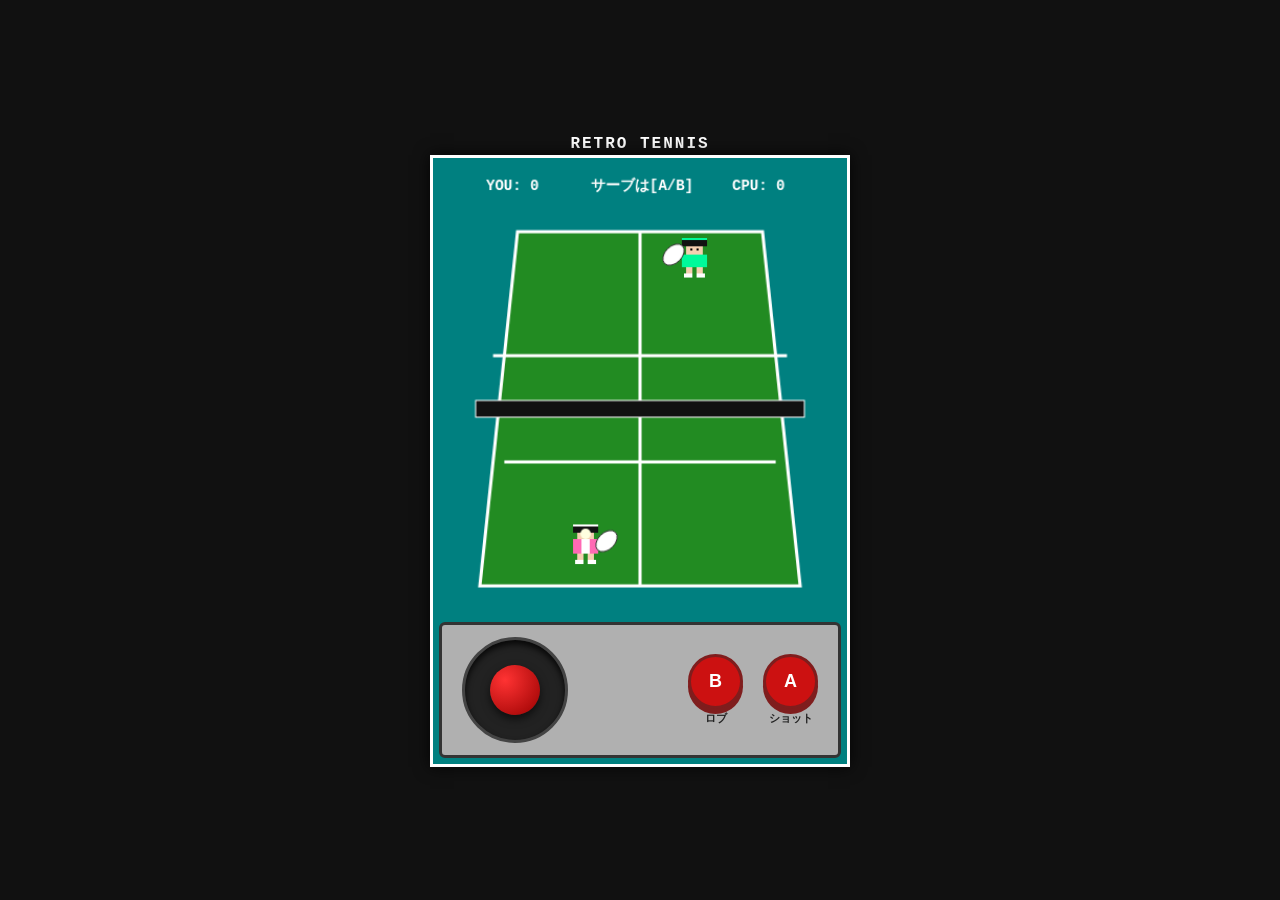
==== index.html @ a91645ef "Modify performance text and reduce ball speed Updated the performance text and adjusted ball speed." ====
<!DOCTYPE html>
<html lang="ja">
<head>
  <meta charset="UTF-8">
  <meta name="viewport" content="width=device-width, initial-scale=1.0, maximum-scale=1.0, user-scalable=no">
  <title>Retro Tennis Game</title>
  <style>
    body {
      background-color: #111;
      color: #fff;
      font-family: 'Courier New', Courier, monospace;
      display: flex;
      flex-direction: column;
      align-items: center;
      justify-content: center;
      min-height: 100vh;
      margin: 0;
      overflow: hidden;
      user-select: none;
      -webkit-user-select: none;
    }
    h2 {
      margin: 2px 0;
      font-size: 16px;
      letter-spacing: 2px;
    }
    #game-container {
      display: flex;
      flex-direction: column;
      align-items: center;
      background-color: #008080;
      border: 3px solid #fff;
      box-shadow: 0 0 15px rgba(0,0,0,0.8);
      padding: 6px;
      width: 100vw;
      max-width: 420px;
      box-sizing: border-box;
    }
    canvas {
      background-color: #008080;
      display: block;
      width: 100%;
      height: auto;
      max-height: 50vh;
    }
    .controller {
      display: flex;
      justify-content: space-between;
      align-items: center;
      width: 100%;
      margin-top: 8px;
      background-color: #b0b0b0;
      border: 3px solid #333;
      padding: 12px 20px;
      box-sizing: border-box;
      border-radius: 6px;
    }
    .joystick-base {
      position: relative;
      width: 100px;
      height: 100px;
      background-color: #222;
      border-radius: 50%;
      border: 3px solid #444;
      box-shadow: inset 0 4px 6px rgba(0,0,0,0.8);
      touch-action: none;
    }
    .joystick-stick {
      position: absolute;
      top: 25px;
      left: 25px;
      width: 50px;
      height: 50px;
      background: radial-gradient(circle at 30% 30%, #ff3333, #990000);
      border-radius: 50%;
      box-shadow: 0 4px 8px rgba(0,0,0,0.6);
      cursor: pointer;
      transition: transform 0.05s ease-out;
    }
    .action-buttons {
      display: flex;
      gap: 20px;
    }
    .btn-action-container {
      text-align: center;
    }
    .btn-action {
      width: 55px;
      height: 55px;
      background-color: #cc1111;
      color: #fff;
      border: 3px solid #7f1d1d;
      border-radius: 50%;
      font-weight: bold;
      font-size: 18px;
      cursor: pointer;
      box-shadow: 0 5px 0 #7f1d1d;
      display: flex;
      align-items: center;
      justify-content: center;
    }
    .btn-action:active, .btn-action.touch-active {
      transform: translateY(4px);
      box-shadow: 0 1px 0 #7f1d1d;
    }
  </style>
</head>
<body>

  <h2>RETRO TENNIS</h2>
  
  <div id="game-container">
    <canvas id="gameCanvas" width="384" height="432"></canvas>
    
    <div class="controller">
      <div class="joystick-base" id="joystickBase">
        <div class="joystick-stick" id="joystickStick"></div>
      </div>
      <div class="action-buttons">
        <div class="btn-action-container">
          <button class="btn-action" id="btn-b">B</button>
          <span style="font-size:11px; color:#222; font-weight:bold;">ロブ</span>
        </div>
        <div class="btn-action-container">
          <button class="btn-action" id="btn-a">A</button>
          <span style="font-size:11px; color:#222; font-weight:bold;">ショット</span>
        </div>
      </div>
    </div>
  </div>

<script>
const canvas = document.getElementById('gameCanvas');
const ctx = canvas.getContext('2d');

let scorePlayer = 0;
let scoreCpu = 0;

const player = { x: 192, y: 350, speed: 4.2, animFrame: 0, isMoving: false };
const cpu = { x: 192, y: 110, speed: 2.6, animFrame: 0, isMoving: false };
const ball = { x: 192, y: 330, z: 0, vx: 0, vy: 0, vz: 0, active: false, lastHitter: 'player' };

let rallyCount = 0;
let judgeMessage = { text: "", timer: 0 };
let effect = { x: 0, y: 0, timer: 0 };

const input = { moveX: 0, moveY: 0, a: false, b: false };

const keys = { up: false, down: false, left: false, right: false };
window.addEventListener('keydown', e => {
  if (e.code === 'ArrowUp') keys.up = true;
  if (e.code === 'ArrowDown') keys.down = true;
  if (e.code === 'ArrowLeft') keys.left = true;
  if (e.code === 'ArrowRight') keys.right = true;
  if (e.code === 'KeyZ' || e.code === 'Space') input.a = true;
  if (e.code === 'KeyX') input.b = true;
});
window.addEventListener('keyup', e => {
  if (e.code === 'ArrowUp') keys.up = false;
  if (e.code === 'ArrowDown') keys.down = false;
  if (e.code === 'ArrowLeft') keys.left = false;
  if (e.code === 'ArrowRight') keys.right = false;
  if (e.code === 'KeyZ' || e.code === 'Space') input.a = false;
  if (e.code === 'KeyX') input.b = false;
});

const base = document.getElementById('joystickBase');
const stick = document.getElementById('joystickStick');
const maxDist = 30;

function handleJoystickMove(clientX, clientY) {
  const rect = base.getBoundingClientRect();
  let dx = clientX - (rect.left + rect.width / 2);
  let dy = clientY - (rect.top + rect.height / 2);
  let dist = Math.hypot(dx, dy);
  if (dist > maxDist) { dx = (dx / dist) * maxDist; dy = (dy / dist) * maxDist; }
  stick.style.transform = `translate(${dx}px, ${dy}px)`;
  input.moveX = dx / maxDist;
  input.moveY = dy / maxDist;
}

function resetJoystick() {
  stick.style.transform = `translate(0px, 0px)`;
  input.moveX = 0; input.moveY = 0;
}

let isDragging = false;
base.addEventListener('mousedown', (e) => { isDragging = true; handleJoystickMove(e.clientX, e.clientY); });
window.addEventListener('mousemove', (e) => { if (isDragging) handleJoystickMove(e.clientX, e.clientY); });
window.addEventListener('mouseup', () => { if (isDragging) { isDragging = false; resetJoystick(); } });

base.addEventListener('touchstart', (e) => {
  e.preventDefault(); isDragging = true;
  handleJoystickMove(e.touches[0].clientX, e.touches[0].clientY);
}, {passive: false});

window.addEventListener('touchmove', (e) => {
  if (isDragging) { e.preventDefault(); handleJoystickMove(e.touches[0].clientX, e.touches[0].clientY); }
}, {passive: false});

window.addEventListener('touchend', () => { if (isDragging) { isDragging = false; resetJoystick(); } });

function setupActionButton(id, keyName) {
  const el = document.getElementById(id);
  if (!el) return;
  const activate = (e) => { e.preventDefault(); input[keyName] = true; el.classList.add('touch-active'); };
  const deactivate = (e) => { e.preventDefault(); input[keyName] = false; el.classList.remove('touch-active'); };
  el.addEventListener('mousedown', activate);
  el.addEventListener('mouseup', deactivate);
  el.addEventListener('mouseleave', deactivate);
  el.addEventListener('touchstart', activate, {passive: false});
  el.addEventListener('touchend', deactivate, {passive: false});
}
setupActionButton('btn-a', 'a');
setupActionButton('btn-b', 'b');

function resetRally() {
  let totalPoints = scorePlayer + scoreCpu;
  let isEven = (totalPoints % 2 === 0);

  player.x = isEven ? 140 : 244;
  player.y = 370;

  cpu.x = isEven ? 244 : 140;
  cpu.y = 95;

  ball.x = player.x;
  ball.y = player.y - 15;
  ball.z = 0;
  ball.vx = 0; ball.vy = 0; ball.vz = 0;
  ball.active = false;
  ball.lastHitter = 'player';
  rallyCount = 0;
}
resetRally();

function update() {
  let kx = 0, ky = 0;
  if (keys.left) kx = -1;
  if (keys.right) kx = 1;
  if (keys.up) ky = -1;
  if (keys.down) ky = 1;

  let mx = input.moveX !== 0 ? input.moveX : kx;
  let my = input.moveY !== 0 ? input.moveY : ky;

  if (mx !== 0 || my !== 0) {
    player.x += mx * player.speed;
    player.y += my * player.speed;
    player.isMoving = true;
    player.animFrame += 0.25;
  } else {
    player.isMoving = false;
    player.animFrame = 0;
  }

  if (player.x < 55) player.x = 55;
  if (player.x > 329) player.x = 329;
  if (player.y < 235) player.y = 235;
  if (player.y > 395) player.y = 395;

  if (ball.active) {
    if (cpu.x < ball.x - 4) { cpu.x += cpu.speed; cpu.isMoving = true; cpu.animFrame += 0.25; }
    else if (cpu.x > ball.x + 4) { cpu.x -= cpu.speed; cpu.isMoving = true; cpu.animFrame += 0.25; }
    else { cpu.isMoving = false; }
  } else {
    cpu.isMoving = false;
  }
  if (cpu.x < 75) cpu.x = 75;
  if (cpu.x > 309) cpu.x > 309;

  // ボール移動（全体を0.7倍にスローダウン調整）
  if (ball.active) {
    let speedMult = (1 + Math.min(rallyCount * 0.05, 0.4)) * 0.7;
    ball.x += ball.vx * speedMult;
    ball.y += ball.vy * speedMult;
    ball.z += ball.vz * 0.7;
    ball.vz -= 0.12;

    if (ball.z <= 0) {
      ball.z = 0;
      let isOut = (ball.x < 39 || ball.x > 345);

      if (ball.y < 65) {
        if (isOut) {
          judgeMessage = { text: "POINT!", timer: 45 };
          if (ball.lastHitter === 'player') {
            scoreCpu++;
          } else {
            scorePlayer++;
          }
        } else {
          judgeMessage = { text: "POINT!", timer: 45 };
          if (ball.lastHitter === 'player') {
            scorePlayer++;
          } else {
            scoreCpu++;
          }
        }
        resetRally();
      } else if (ball.y > 405) {
        if (isOut) {
          judgeMessage = { text: "POINT!", timer: 45 };
          if (ball.lastHitter === 'cpu') {
            scorePlayer++;
          } else {
            scoreCpu++;
          }
        } else {
          judgeMessage = { text: "POINT!", timer: 45 };
          if (ball.lastHitter === 'cpu') {
            scoreCpu++;
          } else {
            scorePlayer++;
          }
        }
        resetRally();
      }
    }
  }

  if (effect.timer > 0) effect.timer--;
  if (judgeMessage.timer > 0) judgeMessage.timer--;

  // サーブ（0.7倍速）
  if (!ball.active && (input.a || input.b)) {
    ball.active = true;
    ball.vx = (192 - ball.x) * 0.015 * 0.7;
    ball.vy = -4.2 * 0.7;
    ball.vz = 2.4 * 0.7;
    ball.lastHitter = 'player';
    rallyCount = 1;
    effect = { x: player.x, y: player.y - 15, timer: 15 };
  } 
  // ラリー中の打球（0.7倍速 ＆ 角度に応じた減速）
  else if (ball.active) {
    let distP = Math.hypot(player.x - ball.x, player.y - ball.y);
    if (distP < 48 && ball.y > 210 && ball.y < 390) {
      if (input.a || input.b) {
        rallyCount++;
        ball.lastHitter = 'player';
        let isLob = input.b;

        let absOffset = Math.abs(player.x - ball.x);
        let speedFactor = Math.max(0.65, 1.0 - (absOffset * 0.012));
        let baseVx = (ball.x - player.x) * 0.15 * 0.7;

        if (isLob) {
          ball.vy = -3.0 * speedFactor * 0.7; 
          ball.vz = 4.5 * 0.7;
          ball.vx = baseVx;
        } else {
          ball.vy = -5.0 * speedFactor * 0.7; 
          ball.vz = 1.7 * 0.7;
          ball.vx = baseVx;
        }
        effect = { x: ball.x, y: ball.y, timer: 15 };
      }
    }

    let distC = Math.hypot(cpu.x - ball.x, cpu.y - ball.y);
    if (distC < 48 && ball.y < 220 && ball.y > 60) {
      rallyCount++;
      ball.lastHitter = 'cpu';

      let cpuOffset = Math.abs(cpu.x - ball.x);
      let cpuSpeedFactor = Math.max(0.7, 1.0 - (cpuOffset * 0.01));

      ball.vy = 4.6 * cpuSpeedFactor * 0.7; 
      ball.vz = 1.7 * 0.7;
      ball.vx = ((192 - cpu.x) * 0.07 + (Math.random() - 0.5) * 1.0) * 0.7;
    }
  }
}

function drawDotCharacter(x, y, isPlayer, targetBallX) {
  ctx.save();
  ctx.translate(x, y);
  
  const ps = 2;
  let legOffset = 0;
  if (isPlayer && player.isMoving) {
    legOffset = Math.floor(player.animFrame) % 2 === 0 ? 1 : -1;
  } else if (!isPlayer && cpu.isMoving) {
    legOffset = Math.floor(cpu.animFrame) % 2 === 0 ? 1 : -1;
  }

  let isRacketLeft = targetBallX < x;

  if (isPlayer) {
    ctx.fillStyle = '#111';
    ctx.fillRect(-6 * ps, -12 * ps, 12 * ps, 4 * ps);
    ctx.fillStyle = '#fff';
    ctx.fillRect(-6 * ps, -12 * ps, 12 * ps, ps);

    ctx.fillStyle = '#f5d0b1';
    ctx.fillRect(-4 * ps, -8 * ps, 8 * ps, 3 * ps);

    ctx.fillStyle = '#ff69b4';
    ctx.fillRect(-6 * ps, -5 * ps, 12 * ps, 7 * ps);
    ctx.fillStyle = '#fff';
    ctx.fillRect(-2 * ps, -5 * ps, 4 * ps, 7 * ps);

    ctx.fillStyle = '#f5d0b1';
    ctx.fillRect(-4 * ps, 2 * ps + legOffset, 3 * ps, 4 * ps);
    ctx.fillRect(1 * ps, 2 * ps - legOffset, 3 * ps, 4 * ps);
    ctx.fillStyle = '#fff';
    ctx.fillRect(-5 * ps, 5 * ps + legOffset, 4 * ps, 2 * ps);
    ctx.fillRect(1 * ps, 5 * ps - legOffset, 4 * ps, 2 * ps);

    ctx.fillStyle = '#fff';
    ctx.strokeStyle = '#333';
    ctx.lineWidth = 1;
    let racketX = isRacketLeft ? -10 * ps : 10 * ps;
    ctx.beginPath();
    ctx.ellipse(racketX, -4 * ps, 4 * ps, 6 * ps, isRacketLeft ? -Math.PI / 4 : Math.PI / 4, 0, Math.PI * 2);
    ctx.fill(); ctx.stroke();

  } else {
    ctx.fillStyle = '#111';
    ctx.fillRect(-6 * ps, -12 * ps, 12 * ps, 4 * ps);
    ctx.fillStyle = '#00fa9a';
    ctx.fillRect(-6 * ps, -12 * ps, 12 * ps, ps);

    ctx.fillStyle = '#f5d0b1';
    ctx.fillRect(-4 * ps, -8 * ps, 8 * ps, 4 * ps);
    ctx.fillStyle = '#000';
    ctx.fillRect(-2 * ps, -7 * ps, ps, ps);
    ctx.fillRect(1 * ps, -7 * ps, ps, ps);

    ctx.fillStyle = '#00fa9a';
    ctx.fillRect(-6 * ps, -4 * ps, 12 * ps, 6 * ps);

    ctx.fillStyle = '#f5d0b1';
    ctx.fillRect(-4 * ps, 2 * ps + legOffset, 3 * ps, 4 * ps);
    ctx.fillRect(1 * ps, 2 * ps - legOffset, 3 * ps, 4 * ps);
    ctx.fillStyle = '#fff';
    ctx.fillRect(-5 * ps, 5 * ps + legOffset, 4 * ps, 2 * ps);
    ctx.fillRect(1 * ps, 5 * ps - legOffset, 4 * ps, 2 * ps);

    let racketX = isRacketLeft ? -10 * ps : 10 * ps;
    ctx.fillStyle = '#fff';
    ctx.strokeStyle = '#333';
    ctx.lineWidth = 1;
    ctx.beginPath();
    ctx.ellipse(racketX, -4 * ps, 4 * ps, 6 * ps, isRacketLeft ? Math.PI / 4 : -Math.PI / 4, 0, Math.PI * 2);
    ctx.fill(); ctx.stroke();
  }

  ctx.restore();
}

function draw() {
  ctx.fillStyle = '#008080';
  ctx.fillRect(0, 0, canvas.width, canvas.height);

  const tlX = 75, tlY = 65;
  const trX = 309, trY = 65;
  const brX = 345, brY = 405;
  const blX = 39, blY = 405;

  ctx.fillStyle = '#228b22';
  ctx.beginPath();
  ctx.moveTo(blX, blY); ctx.lineTo(tlX, tlY);
  ctx.lineTo(trX, trY); ctx.lineTo(brX, brY);
  ctx.closePath();
  ctx.fill();

  ctx.strokeStyle = '#ffffff';
  ctx.lineWidth = 3;
  ctx.stroke();

  ctx.beginPath();
  ctx.moveTo(192, 65);
  ctx.lineTo(192, 405);
  ctx.stroke();

  let sTopY = 65 + (405 - 65) * 0.35;
  let sTopLeftX = blX + (tlX - blX) * 0.35;
  let sTopRightX = brX + (trX - brX) * 0.35;
  let sBotY = 65 + (405 - 65) * 0.65;
  let sBotLeftX = blX + (tlX - blX) * 0.65;
  let sBotRightX = brX + (trX - brX) * 0.65;

  ctx.beginPath();
  ctx.moveTo(sTopLeftX, sTopY); ctx.lineTo(sTopRightX, sTopY);
  ctx.moveTo(sBotLeftX, sBotY); ctx.lineTo(sBotRightX, sBotY);
  ctx.stroke();

  let netY = 65 + (405 - 65) * 0.5;
  let netLeftX = blX + (tlX - blX) * 0.5 - 12;
  let netRightX = brX + (trX - brX) * 0.5 + 12;

  ctx.fillStyle = '#111';
  ctx.fillRect(netLeftX - 10, netY - 8, (netRightX - netLeftX) + 20, 16);
  ctx.strokeStyle = '#fff';
  ctx.lineWidth = 1;
  ctx.strokeRect(netLeftX - 10, netY - 8, (netRightX - netLeftX) + 20, 16);

  ctx.fillStyle = '#fff';
  ctx.font = 'bold 14px "Courier New"';
  ctx.fillText(`YOU: ${scorePlayer}`, 45, 25);
  ctx.fillText(`CPU: ${scoreCpu}`, 280, 25);
  ctx.fillText(ball.active ? `RALLY:${rallyCount}` : "サーブは[A/B]", 145, 25);

  if (judgeMessage.timer > 0) {
    ctx.fillStyle = '#ffcc00';
    ctx.font = 'bold 26px "Courier New"';
    ctx.textAlign = 'center';
    ctx.fillText(judgeMessage.text, canvas.width / 2, canvas.height / 2 - 20);
    ctx.textAlign = 'left';
  }

  if (ball.active && ball.y > 210 && ball.y < 390) {
    let distP = Math.hypot(player.x - ball.x, player.y - ball.y);
    ctx.strokeStyle = distP < 48 ? 'rgba(0, 255, 255, 0.8)' : 'rgba(255, 255, 255, 0.2)';
    ctx.lineWidth = 2;
    ctx.beginPath();
    ctx.arc(player.x, player.y - 10, 48, 0, Math.PI * 2);
    ctx.stroke();
  }

  drawDotCharacter(player.x, player.y, true, ball.x);
  drawDotCharacter(cpu.x, cpu.y, false, ball.x);

  let shadowY = ball.y + ball.z;
  ctx.fillStyle = 'rgba(0,0,0,0.4)';
  ctx.beginPath(); ctx.arc(ball.x, shadowY, 4, 0, Math.PI*2); ctx.fill();

  let ballScreenY = ball.y - ball.z;
  ctx.fillStyle = '#ffffe0';
  ctx.beginPath(); ctx.arc(ball.x, ballScreenY, 5, 0, Math.PI*2); ctx.fill();

  if (effect.timer > 0) {
    ctx.strokeStyle = '#ffcc00';
    ctx.lineWidth = 3;
    let size = 16 - effect.timer;
    ctx.beginPath();
    ctx.moveTo(effect.x - size, effect.y); ctx.lineTo(effect.x + size, effect.y);
    ctx.moveTo(effect.x, effect.y - size); ctx.lineTo(effect.x, effect.y + size);
    ctx.stroke();
  }
}

function loop() {
  update();
  draw();
  requestAnimationFrame(loop);
}

loop();
</script>

</body>
</html>
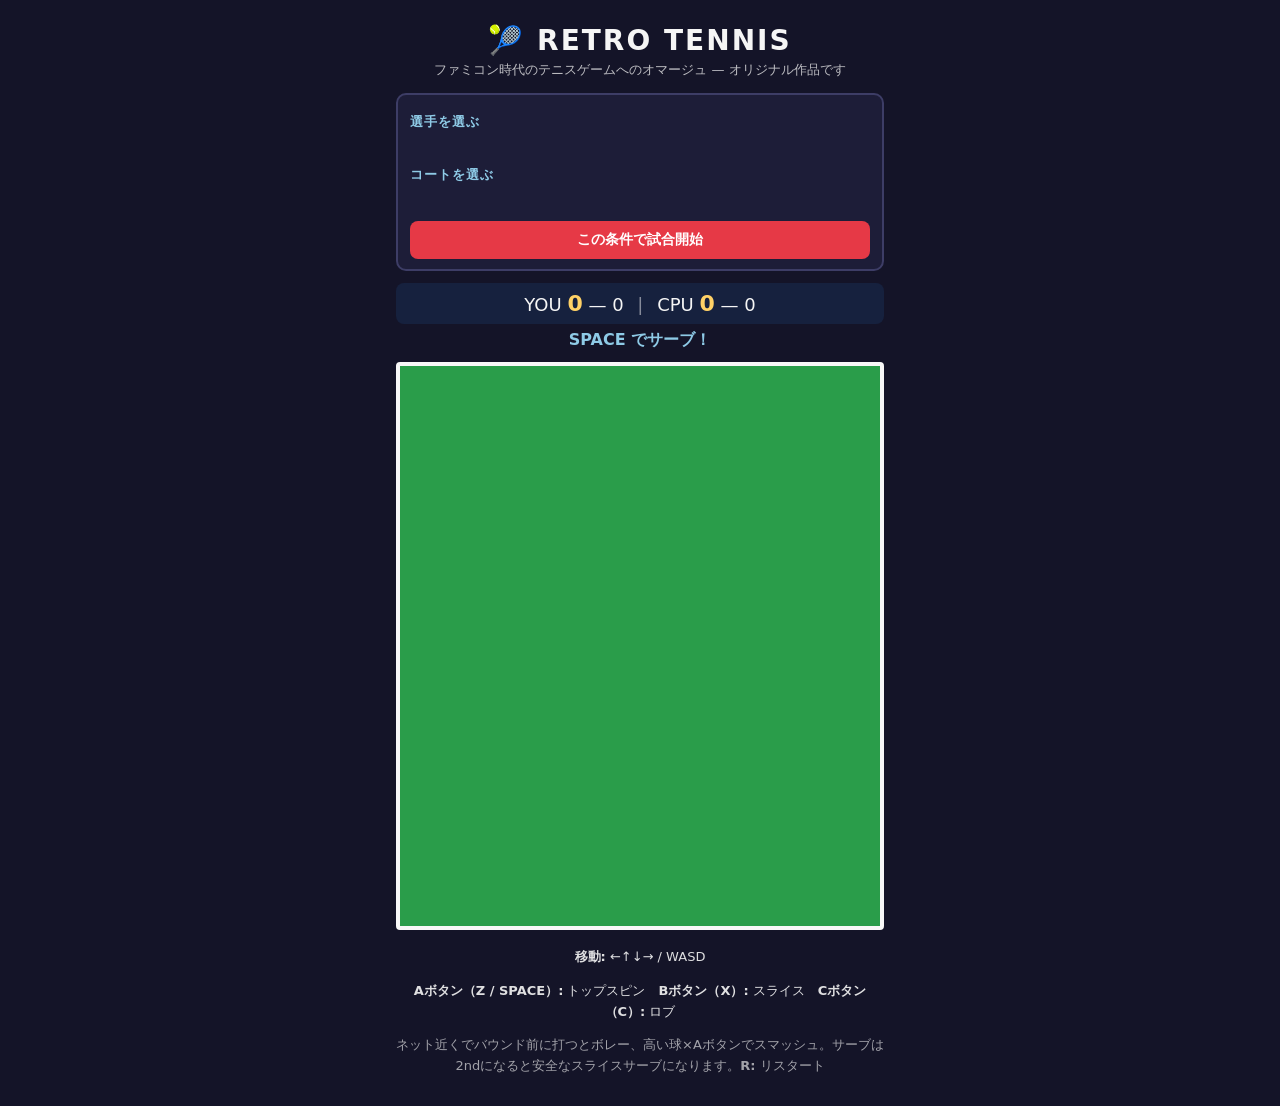
==== commit 7a125c8e: "Update index.html" ====
--- a/index.html
+++ b/index.html
@@ -1,557 +1,57 @@
-
 <!DOCTYPE html>
 <html lang="ja">
 <head>
-  <meta charset="UTF-8">
-  <meta name="viewport" content="width=device-width, initial-scale=1.0, maximum-scale=1.0, user-scalable=no">
-  <title>Retro Tennis Game</title>
-  <style>
-    body {
-      background-color: #111;
-      color: #fff;
-      font-family: 'Courier New', Courier, monospace;
-      display: flex;
-      flex-direction: column;
-      align-items: center;
-      justify-content: center;
-      min-height: 100vh;
-      margin: 0;
-      overflow: hidden;
-      user-select: none;
-      -webkit-user-select: none;
-    }
-    h2 {
-      margin: 2px 0;
-      font-size: 16px;
-      letter-spacing: 2px;
-    }
-    #game-container {
-      display: flex;
-      flex-direction: column;
-      align-items: center;
-      background-color: #008080;
-      border: 3px solid #fff;
-      box-shadow: 0 0 15px rgba(0,0,0,0.8);
-      padding: 6px;
-      width: 100vw;
-      max-width: 420px;
-      box-sizing: border-box;
-    }
-    canvas {
-      background-color: #008080;
-      display: block;
-      width: 100%;
-      height: auto;
-      max-height: 50vh;
-    }
-    .controller {
-      display: flex;
-      justify-content: space-between;
-      align-items: center;
-      width: 100%;
-      margin-top: 8px;
-      background-color: #b0b0b0;
-      border: 3px solid #333;
-      padding: 12px 20px;
-      box-sizing: border-box;
-      border-radius: 6px;
-    }
-    .joystick-base {
-      position: relative;
-      width: 100px;
-      height: 100px;
-      background-color: #222;
-      border-radius: 50%;
-      border: 3px solid #444;
-      box-shadow: inset 0 4px 6px rgba(0,0,0,0.8);
-      touch-action: none;
-    }
-    .joystick-stick {
-      position: absolute;
-      top: 25px;
-      left: 25px;
-      width: 50px;
-      height: 50px;
-      background: radial-gradient(circle at 30% 30%, #ff3333, #990000);
-      border-radius: 50%;
-      box-shadow: 0 4px 8px rgba(0,0,0,0.6);
-      cursor: pointer;
-      transition: transform 0.05s ease-out;
-    }
-    .action-buttons {
-      display: flex;
-      gap: 20px;
-    }
-    .btn-action-container {
-      text-align: center;
-    }
-    .btn-action {
-      width: 55px;
-      height: 55px;
-      background-color: #cc1111;
-      color: #fff;
-      border: 3px solid #7f1d1d;
-      border-radius: 50%;
-      font-weight: bold;
-      font-size: 18px;
-      cursor: pointer;
-      box-shadow: 0 5px 0 #7f1d1d;
-      display: flex;
-      align-items: center;
-      justify-content: center;
-    }
-    .btn-action:active, .btn-action.touch-active {
-      transform: translateY(4px);
-      box-shadow: 0 1px 0 #7f1d1d;
-    }
-  </style>
+<meta charset="UTF-8">
+<meta name="viewport" content="width=device-width, initial-scale=1.0">
+<title>Retro Tennis — レトロテニス</title>
+<link rel="stylesheet" href="style.css">
 </head>
 <body>
+  <main class="wrap">
+    <h1>🎾 RETRO TENNIS</h1>
+    <p class="sub">ファミコン時代のテニスゲームへのオマージュ — オリジナル作品です</p>
 
-  <h2>RETRO TENNIS</h2>
-  
-  <div id="game-container">
-    <canvas id="gameCanvas" width="384" height="432"></canvas>
-    
-    <div class="controller">
-      <div class="joystick-base" id="joystickBase">
-        <div class="joystick-stick" id="joystickStick"></div>
+    <section class="selectors">
+      <div>
+        <h2>選手を選ぶ</h2>
+        <div id="charSelect" class="btnrow"></div>
+        <p id="charInfo" class="info"></p>
       </div>
-      <div class="action-buttons">
-        <div class="btn-action-container">
-          <button class="btn-action" id="btn-b">B</button>
-          <span style="font-size:11px; color:#222; font-weight:bold;">ロブ</span>
-        </div>
-        <div class="btn-action-container">
-          <button class="btn-action" id="btn-a">A</button>
-          <span style="font-size:11px; color:#222; font-weight:bold;">ショット</span>
-        </div>
+      <div>
+        <h2>コートを選ぶ</h2>
+        <div id="courtSelect" class="btnrow"></div>
+        <p id="courtInfo" class="info"></p>
       </div>
+      <button id="btnApply" class="apply">この条件で試合開始</button>
+    </section>
+
+    <div class="hud">
+      <div class="scorebox">
+        <span><span id="playerName">YOU</span> <strong id="playerGames">0</strong> — <span id="playerPoints">0</span></span>
+        <span class="vs">|</span>
+        <span>CPU <strong id="cpuGames">0</strong> — <span id="cpuPoints">0</span></span>
+      </div>
+      <div id="message" class="message">SPACE でサーブ！</div>
     </div>
-  </div>
 
-<script>
-const canvas = document.getElementById('gameCanvas');
-const ctx = canvas.getContext('2d');
+    <canvas id="game" width="480" height="560"></canvas>
 
-let scorePlayer = 0;
-let scoreCpu = 0;
+    <div class="controls">
+      <p><strong>移動:</strong> ←↑↓→ / WASD</p>
+      <p><strong>Aボタン（Z / SPACE）:</strong> トップスピン　<strong>Bボタン（X）:</strong> スライス　<strong>Cボタン（C）:</strong> ロブ</p>
+      <p class="hint">ネット近くでバウンド前に打つとボレー、高い球×Aボタンでスマッシュ。サーブは2ndになると安全なスライスサーブになります。<strong>R:</strong> リスタート</p>
+    </div>
 
-const player = { x: 192, y: 350, speed: 4.2, animFrame: 0, isMoving: false };
-const cpu = { x: 192, y: 110, speed: 2.6, animFrame: 0, isMoving: false };
-const ball = { x: 192, y: 330, z: 0, vx: 0, vy: 0, vz: 0, active: false, lastHitter: 'player' };
-
-let rallyCount = 0;
-let judgeMessage = { text: "", timer: 0 };
-let effect = { x: 0, y: 0, timer: 0 };
-
-const input = { moveX: 0, moveY: 0, a: false, b: false };
-
-const keys = { up: false, down: false, left: false, right: false };
-window.addEventListener('keydown', e => {
-  if (e.code === 'ArrowUp') keys.up = true;
-  if (e.code === 'ArrowDown') keys.down = true;
-  if (e.code === 'ArrowLeft') keys.left = true;
-  if (e.code === 'ArrowRight') keys.right = true;
-  if (e.code === 'KeyZ' || e.code === 'Space') input.a = true;
-  if (e.code === 'KeyX') input.b = true;
-});
-window.addEventListener('keyup', e => {
-  if (e.code === 'ArrowUp') keys.up = false;
-  if (e.code === 'ArrowDown') keys.down = false;
-  if (e.code === 'ArrowLeft') keys.left = false;
-  if (e.code === 'ArrowRight') keys.right = false;
-  if (e.code === 'KeyZ' || e.code === 'Space') input.a = false;
-  if (e.code === 'KeyX') input.b = false;
-});
-
-const base = document.getElementById('joystickBase');
-const stick = document.getElementById('joystickStick');
-const maxDist = 30;
-
-function handleJoystickMove(clientX, clientY) {
-  const rect = base.getBoundingClientRect();
-  let dx = clientX - (rect.left + rect.width / 2);
-  let dy = clientY - (rect.top + rect.height / 2);
-  let dist = Math.hypot(dx, dy);
-  if (dist > maxDist) { dx = (dx / dist) * maxDist; dy = (dy / dist) * maxDist; }
-  stick.style.transform = `translate(${dx}px, ${dy}px)`;
-  input.moveX = dx / maxDist;
-  input.moveY = dy / maxDist;
-}
-
-function resetJoystick() {
-  stick.style.transform = `translate(0px, 0px)`;
-  input.moveX = 0; input.moveY = 0;
-}
-
-let isDragging = false;
-base.addEventListener('mousedown', (e) => { isDragging = true; handleJoystickMove(e.clientX, e.clientY); });
-window.addEventListener('mousemove', (e) => { if (isDragging) handleJoystickMove(e.clientX, e.clientY); });
-window.addEventListener('mouseup', () => { if (isDragging) { isDragging = false; resetJoystick(); } });
-
-base.addEventListener('touchstart', (e) => {
-  e.preventDefault(); isDragging = true;
-  handleJoystickMove(e.touches[0].clientX, e.touches[0].clientY);
-}, {passive: false});
-
-window.addEventListener('touchmove', (e) => {
-  if (isDragging) { e.preventDefault(); handleJoystickMove(e.touches[0].clientX, e.touches[0].clientY); }
-}, {passive: false});
-
-window.addEventListener('touchend', () => { if (isDragging) { isDragging = false; resetJoystick(); } });
-
-function setupActionButton(id, keyName) {
-  const el = document.getElementById(id);
-  if (!el) return;
-  const activate = (e) => { e.preventDefault(); input[keyName] = true; el.classList.add('touch-active'); };
-  const deactivate = (e) => { e.preventDefault(); input[keyName] = false; el.classList.remove('touch-active'); };
-  el.addEventListener('mousedown', activate);
-  el.addEventListener('mouseup', deactivate);
-  el.addEventListener('mouseleave', deactivate);
-  el.addEventListener('touchstart', activate, {passive: false});
-  el.addEventListener('touchend', deactivate, {passive: false});
-}
-setupActionButton('btn-a', 'a');
-setupActionButton('btn-b', 'b');
-
-function resetRally() {
-  let totalPoints = scorePlayer + scoreCpu;
-  let isEven = (totalPoints % 2 === 0);
-
-  player.x = isEven ? 140 : 244;
-  player.y = 370;
-
-  cpu.x = isEven ? 244 : 140;
-  cpu.y = 95;
-
-  ball.x = player.x;
-  ball.y = player.y - 15;
-  ball.z = 0;
-  ball.vx = 0; ball.vy = 0; ball.vz = 0;
-  ball.active = false;
-  ball.lastHitter = 'player';
-  rallyCount = 0;
-}
-resetRally();
-
-function update() {
-  let kx = 0, ky = 0;
-  if (keys.left) kx = -1;
-  if (keys.right) kx = 1;
-  if (keys.up) ky = -1;
-  if (keys.down) ky = 1;
-
-  let mx = input.moveX !== 0 ? input.moveX : kx;
-  let my = input.moveY !== 0 ? input.moveY : ky;
-
-  if (mx !== 0 || my !== 0) {
-    player.x += mx * player.speed;
-    player.y += my * player.speed;
-    player.isMoving = true;
-    player.animFrame += 0.25;
-  } else {
-    player.isMoving = false;
-    player.animFrame = 0;
-  }
-
-  if (player.x < 55) player.x = 55;
-  if (player.x > 329) player.x = 329;
-  if (player.y < 235) player.y = 235;
-  if (player.y > 395) player.y = 395;
-
-  if (ball.active) {
-    if (cpu.x < ball.x - 4) { cpu.x += cpu.speed; cpu.isMoving = true; cpu.animFrame += 0.25; }
-    else if (cpu.x > ball.x + 4) { cpu.x -= cpu.speed; cpu.isMoving = true; cpu.animFrame += 0.25; }
-    else { cpu.isMoving = false; }
-  } else {
-    cpu.isMoving = false;
-  }
-  if (cpu.x < 75) cpu.x = 75;
-  if (cpu.x > 309) cpu.x > 309;
-
-  // ボール移動（全体を0.7倍にスローダウン調整）
-  if (ball.active) {
-    let speedMult = (1 + Math.min(rallyCount * 0.05, 0.4)) * 0.7;
-    ball.x += ball.vx * speedMult;
-    ball.y += ball.vy * speedMult;
-    ball.z += ball.vz * 0.7;
-    ball.vz -= 0.12;
-
-    if (ball.z <= 0) {
-      ball.z = 0;
-      let isOut = (ball.x < 39 || ball.x > 345);
-
-      if (ball.y < 65) {
-        if (isOut) {
-          judgeMessage = { text: "POINT!", timer: 45 };
-          if (ball.lastHitter === 'player') {
-            scoreCpu++;
-          } else {
-            scorePlayer++;
-          }
-        } else {
-          judgeMessage = { text: "POINT!", timer: 45 };
-          if (ball.lastHitter === 'player') {
-            scorePlayer++;
-          } else {
-            scoreCpu++;
-          }
-        }
-        resetRally();
-      } else if (ball.y > 405) {
-        if (isOut) {
-          judgeMessage = { text: "POINT!", timer: 45 };
-          if (ball.lastHitter === 'cpu') {
-            scorePlayer++;
-          } else {
-            scoreCpu++;
-          }
-        } else {
-          judgeMessage = { text: "POINT!", timer: 45 };
-          if (ball.lastHitter === 'cpu') {
-            scoreCpu++;
-          } else {
-            scorePlayer++;
-          }
-        }
-        resetRally();
-      }
-    }
-  }
-
-  if (effect.timer > 0) effect.timer--;
-  if (judgeMessage.timer > 0) judgeMessage.timer--;
-
-  // サーブ（0.7倍速）
-  if (!ball.active && (input.a || input.b)) {
-    ball.active = true;
-    ball.vx = (192 - ball.x) * 0.015 * 0.7;
-    ball.vy = -4.2 * 0.7;
-    ball.vz = 2.4 * 0.7;
-    ball.lastHitter = 'player';
-    rallyCount = 1;
-    effect = { x: player.x, y: player.y - 15, timer: 15 };
-  } 
-  // ラリー中の打球（0.7倍速 ＆ 角度に応じた減速）
-  else if (ball.active) {
-    let distP = Math.hypot(player.x - ball.x, player.y - ball.y);
-    if (distP < 48 && ball.y > 210 && ball.y < 390) {
-      if (input.a || input.b) {
-        rallyCount++;
-        ball.lastHitter = 'player';
-        let isLob = input.b;
-
-        let absOffset = Math.abs(player.x - ball.x);
-        let speedFactor = Math.max(0.65, 1.0 - (absOffset * 0.012));
-        let baseVx = (ball.x - player.x) * 0.15 * 0.7;
-
-        if (isLob) {
-          ball.vy = -3.0 * speedFactor * 0.7; 
-          ball.vz = 4.5 * 0.7;
-          ball.vx = baseVx;
-        } else {
-          ball.vy = -5.0 * speedFactor * 0.7; 
-          ball.vz = 1.7 * 0.7;
-          ball.vx = baseVx;
-        }
-        effect = { x: ball.x, y: ball.y, timer: 15 };
-      }
-    }
-
-    let distC = Math.hypot(cpu.x - ball.x, cpu.y - ball.y);
-    if (distC < 48 && ball.y < 220 && ball.y > 60) {
-      rallyCount++;
-      ball.lastHitter = 'cpu';
-
-      let cpuOffset = Math.abs(cpu.x - ball.x);
-      let cpuSpeedFactor = Math.max(0.7, 1.0 - (cpuOffset * 0.01));
-
-      ball.vy = 4.6 * cpuSpeedFactor * 0.7; 
-      ball.vz = 1.7 * 0.7;
-      ball.vx = ((192 - cpu.x) * 0.07 + (Math.random() - 0.5) * 1.0) * 0.7;
-    }
-  }
-}
-
-function drawDotCharacter(x, y, isPlayer, targetBallX) {
-  ctx.save();
-  ctx.translate(x, y);
-  
-  const ps = 2;
-  let legOffset = 0;
-  if (isPlayer && player.isMoving) {
-    legOffset = Math.floor(player.animFrame) % 2 === 0 ? 1 : -1;
-  } else if (!isPlayer && cpu.isMoving) {
-    legOffset = Math.floor(cpu.animFrame) % 2 === 0 ? 1 : -1;
-  }
-
-  let isRacketLeft = targetBallX < x;
-
-  if (isPlayer) {
-    ctx.fillStyle = '#111';
-    ctx.fillRect(-6 * ps, -12 * ps, 12 * ps, 4 * ps);
-    ctx.fillStyle = '#fff';
-    ctx.fillRect(-6 * ps, -12 * ps, 12 * ps, ps);
-
-    ctx.fillStyle = '#f5d0b1';
-    ctx.fillRect(-4 * ps, -8 * ps, 8 * ps, 3 * ps);
-
-    ctx.fillStyle = '#ff69b4';
-    ctx.fillRect(-6 * ps, -5 * ps, 12 * ps, 7 * ps);
-    ctx.fillStyle = '#fff';
-    ctx.fillRect(-2 * ps, -5 * ps, 4 * ps, 7 * ps);
-
-    ctx.fillStyle = '#f5d0b1';
-    ctx.fillRect(-4 * ps, 2 * ps + legOffset, 3 * ps, 4 * ps);
-    ctx.fillRect(1 * ps, 2 * ps - legOffset, 3 * ps, 4 * ps);
-    ctx.fillStyle = '#fff';
-    ctx.fillRect(-5 * ps, 5 * ps + legOffset, 4 * ps, 2 * ps);
-    ctx.fillRect(1 * ps, 5 * ps - legOffset, 4 * ps, 2 * ps);
-
-    ctx.fillStyle = '#fff';
-    ctx.strokeStyle = '#333';
-    ctx.lineWidth = 1;
-    let racketX = isRacketLeft ? -10 * ps : 10 * ps;
-    ctx.beginPath();
-    ctx.ellipse(racketX, -4 * ps, 4 * ps, 6 * ps, isRacketLeft ? -Math.PI / 4 : Math.PI / 4, 0, Math.PI * 2);
-    ctx.fill(); ctx.stroke();
-
-  } else {
-    ctx.fillStyle = '#111';
-    ctx.fillRect(-6 * ps, -12 * ps, 12 * ps, 4 * ps);
-    ctx.fillStyle = '#00fa9a';
-    ctx.fillRect(-6 * ps, -12 * ps, 12 * ps, ps);
-
-    ctx.fillStyle = '#f5d0b1';
-    ctx.fillRect(-4 * ps, -8 * ps, 8 * ps, 4 * ps);
-    ctx.fillStyle = '#000';
-    ctx.fillRect(-2 * ps, -7 * ps, ps, ps);
-    ctx.fillRect(1 * ps, -7 * ps, ps, ps);
-
-    ctx.fillStyle = '#00fa9a';
-    ctx.fillRect(-6 * ps, -4 * ps, 12 * ps, 6 * ps);
-
-    ctx.fillStyle = '#f5d0b1';
-    ctx.fillRect(-4 * ps, 2 * ps + legOffset, 3 * ps, 4 * ps);
-    ctx.fillRect(1 * ps, 2 * ps - legOffset, 3 * ps, 4 * ps);
-    ctx.fillStyle = '#fff';
-    ctx.fillRect(-5 * ps, 5 * ps + legOffset, 4 * ps, 2 * ps);
-    ctx.fillRect(1 * ps, 5 * ps - legOffset, 4 * ps, 2 * ps);
-
-    let racketX = isRacketLeft ? -10 * ps : 10 * ps;
-    ctx.fillStyle = '#fff';
-    ctx.strokeStyle = '#333';
-    ctx.lineWidth = 1;
-    ctx.beginPath();
-    ctx.ellipse(racketX, -4 * ps, 4 * ps, 6 * ps, isRacketLeft ? Math.PI / 4 : -Math.PI / 4, 0, Math.PI * 2);
-    ctx.fill(); ctx.stroke();
-  }
-
-  ctx.restore();
-}
-
-function draw() {
-  ctx.fillStyle = '#008080';
-  ctx.fillRect(0, 0, canvas.width, canvas.height);
-
-  const tlX = 75, tlY = 65;
-  const trX = 309, trY = 65;
-  const brX = 345, brY = 405;
-  const blX = 39, blY = 405;
-
-  ctx.fillStyle = '#228b22';
-  ctx.beginPath();
-  ctx.moveTo(blX, blY); ctx.lineTo(tlX, tlY);
-  ctx.lineTo(trX, trY); ctx.lineTo(brX, brY);
-  ctx.closePath();
-  ctx.fill();
-
-  ctx.strokeStyle = '#ffffff';
-  ctx.lineWidth = 3;
-  ctx.stroke();
-
-  ctx.beginPath();
-  ctx.moveTo(192, 65);
-  ctx.lineTo(192, 405);
-  ctx.stroke();
-
-  let sTopY = 65 + (405 - 65) * 0.35;
-  let sTopLeftX = blX + (tlX - blX) * 0.35;
-  let sTopRightX = brX + (trX - brX) * 0.35;
-  let sBotY = 65 + (405 - 65) * 0.65;
-  let sBotLeftX = blX + (tlX - blX) * 0.65;
-  let sBotRightX = brX + (trX - brX) * 0.65;
-
-  ctx.beginPath();
-  ctx.moveTo(sTopLeftX, sTopY); ctx.lineTo(sTopRightX, sTopY);
-  ctx.moveTo(sBotLeftX, sBotY); ctx.lineTo(sBotRightX, sBotY);
-  ctx.stroke();
-
-  let netY = 65 + (405 - 65) * 0.5;
-  let netLeftX = blX + (tlX - blX) * 0.5 - 12;
-  let netRightX = brX + (trX - brX) * 0.5 + 12;
-
-  ctx.fillStyle = '#111';
-  ctx.fillRect(netLeftX - 10, netY - 8, (netRightX - netLeftX) + 20, 16);
-  ctx.strokeStyle = '#fff';
-  ctx.lineWidth = 1;
-  ctx.strokeRect(netLeftX - 10, netY - 8, (netRightX - netLeftX) + 20, 16);
-
-  ctx.fillStyle = '#fff';
-  ctx.font = 'bold 14px "Courier New"';
-  ctx.fillText(`YOU: ${scorePlayer}`, 45, 25);
-  ctx.fillText(`CPU: ${scoreCpu}`, 280, 25);
-  ctx.fillText(ball.active ? `RALLY:${rallyCount}` : "サーブは[A/B]", 145, 25);
-
-  if (judgeMessage.timer > 0) {
-    ctx.fillStyle = '#ffcc00';
-    ctx.font = 'bold 26px "Courier New"';
-    ctx.textAlign = 'center';
-    ctx.fillText(judgeMessage.text, canvas.width / 2, canvas.height / 2 - 20);
-    ctx.textAlign = 'left';
-  }
-
-  if (ball.active && ball.y > 210 && ball.y < 390) {
-    let distP = Math.hypot(player.x - ball.x, player.y - ball.y);
-    ctx.strokeStyle = distP < 48 ? 'rgba(0, 255, 255, 0.8)' : 'rgba(255, 255, 255, 0.2)';
-    ctx.lineWidth = 2;
-    ctx.beginPath();
-    ctx.arc(player.x, player.y - 10, 48, 0, Math.PI * 2);
-    ctx.stroke();
-  }
-
-  drawDotCharacter(player.x, player.y, true, ball.x);
-  drawDotCharacter(cpu.x, cpu.y, false, ball.x);
-
-  let shadowY = ball.y + ball.z;
-  ctx.fillStyle = 'rgba(0,0,0,0.4)';
-  ctx.beginPath(); ctx.arc(ball.x, shadowY, 4, 0, Math.PI*2); ctx.fill();
-
-  let ballScreenY = ball.y - ball.z;
-  ctx.fillStyle = '#ffffe0';
-  ctx.beginPath(); ctx.arc(ball.x, ballScreenY, 5, 0, Math.PI*2); ctx.fill();
-
-  if (effect.timer > 0) {
-    ctx.strokeStyle = '#ffcc00';
-    ctx.lineWidth = 3;
-    let size = 16 - effect.timer;
-    ctx.beginPath();
-    ctx.moveTo(effect.x - size, effect.y); ctx.lineTo(effect.x + size, effect.y);
-    ctx.moveTo(effect.x, effect.y - size); ctx.lineTo(effect.x, effect.y + size);
-    ctx.stroke();
-  }
-}
-
-function loop() {
-  update();
-  draw();
-  requestAnimationFrame(loop);
-}
-
-loop();
-</script>
-
+    <div class="touch">
+      <button id="btnLeft">◀</button>
+      <button id="btnUp">▲</button>
+      <button id="btnDown">▼</button>
+      <button id="btnRight">▶</button>
+      <button id="btnTop" class="swing">A スピン</button>
+      <button id="btnSlice">B スライス</button>
+      <button id="btnLob">C ロブ</button>
+    </div>
+  </main>
+  <script src="game.js"></script>
 </body>
 </html>
-
--- a/style.css
+++ b/style.css
@@ -0,0 +1,34 @@
+* { box-sizing: border-box; }
+body {
+  margin: 0;
+  background: #141428;
+  color: #f5f5f5;
+  font-family: "Hiragino Kaku Gothic ProN", "Noto Sans JP", system-ui, sans-serif;
+  display: flex; justify-content: center;
+}
+.wrap { max-width: 520px; width: 100%; padding: 16px; text-align: center; }
+h1 { margin: 8px 0 0; letter-spacing: 2px; font-size: 28px; }
+.sub { opacity: .75; margin: 4px 0 14px; font-size: 13px; }
+.selectors { background: #1d1d38; border: 2px solid #3d3d66; border-radius: 10px; padding: 10px 12px; margin-bottom: 12px; text-align: left; }
+.selectors h2 { font-size: 13px; margin: 8px 0 6px; letter-spacing: 1px; color: #8ecae6; }
+.btnrow { display: flex; flex-wrap: wrap; gap: 6px; }
+.btnrow button { background: #16213e; color: #fff; border: 2px solid #3d3d66; border-radius: 8px; padding: 7px 10px; font-size: 13px; cursor: pointer; }
+.btnrow button.active { border-color: #ffd166; background: #3a2f10; color: #ffd166; font-weight: 700; }
+.info { font-size: 12px; opacity: .85; min-height: 16px; margin: 5px 0 0; }
+.apply { width: 100%; margin-top: 10px; background: #e63946; color: #fff; border: none; border-radius: 8px; padding: 10px; font-weight: 700; font-size: 14px; cursor: pointer; }
+.hud { display: flex; flex-direction: column; gap: 6px; margin-bottom: 10px; }
+.scorebox { font-size: 18px; background: #16213e; padding: 8px 12px; border-radius: 8px; }
+.scorebox strong { color: #ffd166; font-size: 22px; }
+.vs { opacity: .5; margin: 0 8px; }
+.message { min-height: 22px; color: #8ecae6; font-weight: 700; }
+canvas {
+  width: 100%; height: auto; background: #2a9d4a;
+  border: 4px solid #f8f8f8; border-radius: 4px;
+  image-rendering: pixelated;
+}
+.controls { font-size: 13px; opacity: .9; line-height: 1.6; }
+.hint { opacity: .7; }
+.touch { display: none; gap: 8px; justify-content: center; margin-top: 10px; flex-wrap: wrap; }
+.touch button { font-size: 15px; padding: 12px 14px; border-radius: 10px; border: none; background: #16213e; color: #fff; }
+.touch button.swing { background: #e63946; font-weight: 700; }
+@media (pointer: coarse) { .touch { display: flex; } }
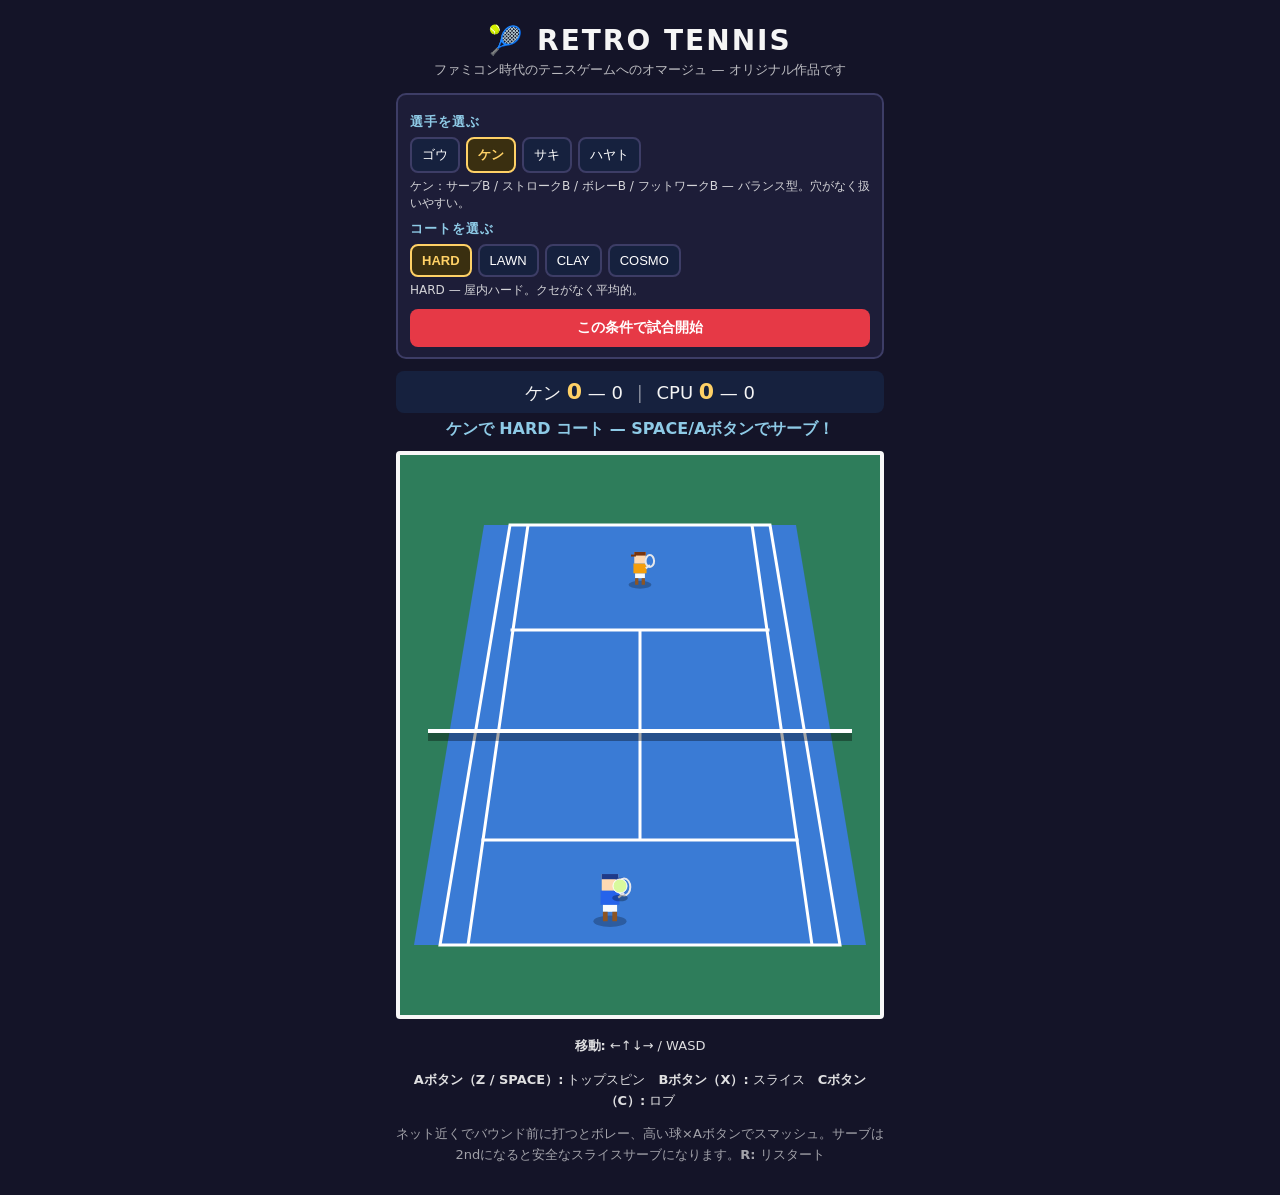
==== commit c6bcaddf: "Update index.html" ====
--- a/index.html
+++ b/index.html
@@ -4,7 +4,64 @@
 <meta charset="UTF-8">
 <meta name="viewport" content="width=device-width, initial-scale=1.0">
 <title>Retro Tennis — レトロテニス</title>
-<link rel="stylesheet" href="style.css">
+<style>
+* { box-sizing: border-box; }
+body {
+  margin: 0;
+  background: #141428;
+  color: #f5f5f5;
+  font-family: "Hiragino Kaku Gothic ProN", "Noto Sans JP", system-ui, sans-serif;
+  display: flex; justify-content: center;
+}
+.wrap { max-width: 520px; width: 100%; padding: 16px; text-align: center; }
+h1 { margin: 8px 0 0; letter-spacing: 2px; font-size: 28px; }
+.sub { opacity: .75; margin: 4px 0 14px; font-size: 13px; }
+.selectors { background: #1d1d38; border: 2px solid #3d3d66; border-radius: 10px; padding: 10px 12px; margin-bottom: 12px; text-align: left; }
+.selectors h2 { font-size: 13px; margin: 8px 0 6px; letter-spacing: 1px; color: #8ecae6; }
+.btnrow { display: flex; flex-wrap: wrap; gap: 6px; }
+.btnrow button { background: #16213e; color: #fff; border: 2px solid #3d3d66; border-radius: 8px; padding: 7px 10px; font-size: 13px; cursor: pointer; }
+.btnrow button.active { border-color: #ffd166; background: #3a2f10; color: #ffd166; font-weight: 700; }
+.info { font-size: 12px; opacity: .85; min-height: 16px; margin: 5px 0 0; }
+.apply { width: 100%; margin-top: 10px; background: #e63946; color: #fff; border: none; border-radius: 8px; padding: 10px; font-weight: 700; font-size: 14px; cursor: pointer; }
+.hud { display: flex; flex-direction: column; gap: 6px; margin-bottom: 10px; }
+.scorebox { font-size: 18px; background: #16213e; padding: 8px 12px; border-radius: 8px; }
+.scorebox strong { color: #ffd166; font-size: 22px; }
+.vs { opacity: .5; margin: 0 8px; }
+.message { min-height: 22px; color: #8ecae6; font-weight: 700; }
+canvas {
+  width: 100%; height: auto; background: #2a9d4a;
+  border: 4px solid #f8f8f8; border-radius: 4px;
+  image-rendering: pixelated;
+}
+.controls { font-size: 13px; opacity: .9; line-height: 1.6; }
+.hint { opacity: .7; }
+.touch { display: none; gap: 10px; justify-content: space-between; align-items: center; margin-top: 12px; }
+.touch .shots { display: flex; flex-direction: column; gap: 8px; }
+.touch button { font-size: 15px; padding: 12px 14px; border-radius: 10px; border: none; background: #16213e; color: #fff; }
+.touch button.swing { background: #e63946; font-weight: 700; }
+.stick {
+  position: relative; flex: 0 0 auto;
+  width: 128px; height: 128px; border-radius: 50%;
+  background: rgba(255,255,255,.06); border: 2px solid #3d3d66;
+  touch-action: none; user-select: none; -webkit-user-select: none;
+}
+.stick::before { content: "＋"; position: absolute; inset: 0; display: flex; align-items: center; justify-content: center; color: rgba(255,255,255,.18); font-size: 34px; }
+.stick-knob {
+  position: absolute; left: 50%; top: 50%;
+  width: 56px; height: 56px; border-radius: 50%;
+  background: #3d3d66; border: 2px solid #8ecae6;
+  transform: translate(-50%, -50%);
+  pointer-events: none;
+}
+@media (pointer: coarse), (max-width: 640px) { .touch { display: flex; } }
+
+</style>
+<script>
+window.addEventListener('error', function (e) {
+  var m = document.getElementById('message');
+  if (m && !window.__gameStarted) m.textContent = '読み込みエラー: ' + e.message + '（ページを再読み込みしてください）';
+});
+</script>
 </head>
 <body>
   <main class="wrap">
@@ -43,15 +100,502 @@
     </div>
 
     <div class="touch">
-      <button id="btnLeft">◀</button>
-      <button id="btnUp">▲</button>
-      <button id="btnDown">▼</button>
-      <button id="btnRight">▶</button>
-      <button id="btnTop" class="swing">A スピン</button>
-      <button id="btnSlice">B スライス</button>
-      <button id="btnLob">C ロブ</button>
+      <div id="stick" class="stick" aria-label="仮想スティック"><div id="stickKnob" class="stick-knob"></div></div>
+      <div class="shots">
+        <button id="btnTop" class="swing">A スピン</button>
+        <button id="btnSlice">B スライス</button>
+        <button id="btnLob">C ロブ</button>
+      </div>
     </div>
   </main>
-  <script src="game.js"></script>
+  <script>
+// Retro Tennis v2 — original homage to Famicom-era tennis games.
+// Hallmarks recreated as original mechanics: stat-rated players (A/B/C),
+// 4 court surfaces with different bounces, spin shots (topspin/slice/lob),
+// volleys & smashes, chibi 3-head-tall pixel players.
+// No assets, code, music, names or characters from any commercial game are used.
+"use strict";
+
+const canvas = document.getElementById("game");
+const ctx = canvas.getContext("2d");
+const W = canvas.width, H = canvas.height;
+const NET_Y = 280;
+const WIN_GAMES = 3;
+
+// ---------- Characters (all original) ----------
+const STAT = { A: 3, B: 2, C: 1 };
+const CHARACTERS = [
+  { id: "gou",   name: "ゴウ",   serve: "A", stroke: "A", volley: "C", footwork: "B", racket: 0,  color: "#dc2626", cap: "#7f1d1d", desc: "パワー型。サーブとストロークが強烈、ボレーは苦手。" },
+  { id: "ken",   name: "ケン",   serve: "B", stroke: "B", volley: "B", footwork: "B", racket: 0,  color: "#2563eb", cap: "#1e3a8a", desc: "バランス型。穴がなく扱いやすい。" },
+  { id: "saki",  name: "サキ",   serve: "C", stroke: "B", volley: "B", footwork: "B", racket: 10, color: "#db2777", cap: "#831843", desc: "大きなラケットで当たりやすい、初心者向け。サーブは控えめ。" },
+  { id: "hayato",name: "ハヤト", serve: "C", stroke: "B", volley: "A", footwork: "A", racket: 0,  color: "#16a34a", cap: "#14532d", desc: "俊足＋ボレーの達人。ネットプレーで攻める。" },
+];
+let selectedChar = CHARACTERS[1];
+
+// ---------- Courts (all original settings, inspired by era conventions) ----------
+const COURTS = {
+  hard:  { name: "HARD",  desc: "屋内ハード。クセがなく平均的。", gravity: 0.40, bounce: 0.55, afterBounce: 0.92, speed: 1.00, inside: "#3a7bd5", inside2: "#356fc0", outside: "#2e7d5b", dust: "#dbeafe" },
+  lawn:  { name: "LAWN",  desc: "芝。バウンドが低く、バウンド後も速い。", gravity: 0.42, bounce: 0.36, afterBounce: 1.00, speed: 1.08, inside: "#3f9e4d", inside2: "#358a42", outside: "#2c7a38", dust: "#dcfce7" },
+  clay:  { name: "CLAY",  desc: "土。バウンド後に大きく減速、ラリーが長くなる。", gravity: 0.38, bounce: 0.60, afterBounce: 0.66, speed: 0.93, inside: "#c46a3a", inside2: "#b45f33", outside: "#6b7f4e", dust: "#f2b183" },
+  cosmo: { name: "COSMO", desc: "宇宙コート。高く弾んで少しフワフワ。", gravity: 0.33, bounce: 0.88, afterBounce: 0.95, speed: 1.00, inside: "#5b4b9e", inside2: "#50428c", outside: "#171233", dust: "#ddd6fe" },
+};
+let court = COURTS.hard;
+
+// ---------- Selection UI ----------
+function buildSelect(elId, items, getLabel, onPick, initialIdx) {
+  const el = document.getElementById(elId);
+  items.forEach((item, i) => {
+    const b = document.createElement("button");
+    b.textContent = getLabel(item);
+    if (i === initialIdx) b.classList.add("active");
+    b.addEventListener("click", () => {
+      el.querySelectorAll("button").forEach(x => x.classList.remove("active"));
+      b.classList.add("active"); onPick(item);
+    });
+    el.appendChild(b);
+  });
+}
+function refreshInfo() {
+  const c = selectedChar;
+  document.getElementById("charInfo").textContent =
+    `${c.name}：サーブ${c.serve} / ストローク${c.stroke} / ボレー${c.volley} / フットワーク${c.footwork}${c.racket ? " / 大きなラケット" : ""} — ${c.desc}`;
+  document.getElementById("courtInfo").textContent = `${court.name} — ${court.desc}`;
+  document.getElementById("playerName").textContent = c.name;
+}
+buildSelect("charSelect", CHARACTERS, c => c.name, c => { selectedChar = c; applyChar(); refreshInfo(); }, 1);
+buildSelect("courtSelect", Object.values(COURTS), c => c.name, c => { court = c; refreshInfo(); }, 0);
+document.getElementById("btnApply").addEventListener("click", () => { applyChar(); resetMatch(); });
+
+// ---------- Court geometry ----------
+function lerp(a, b, t) { return a + (b - a) * t; }
+function courtEdge(y) {
+  const t = Math.max(0, Math.min(1, (y - 70) / (490 - 70)));
+  return { left: lerp(110, 40, t), right: lerp(370, 440, t), t };
+}
+function singlesBounds(y) {
+  const e = courtEdge(y); const inset = lerp(18, 28, e.t);
+  return { left: e.left + inset, right: e.right - inset };
+}
+function inCourt(x, y) {
+  if (y < 66 || y > 494) return false;
+  const b = singlesBounds(y);
+  return x >= b.left - 4 && x <= b.right + 4;
+}
+function inServiceBox(x, y, forPlayerServe) {
+  if (forPlayerServe) { if (y > NET_Y || y < 115) return false; }
+  else { if (y < NET_Y || y > 445) return false; }
+  const b = singlesBounds(y); const mid = (b.left + b.right) / 2;
+  const deuceRight = (rawPoints[0] + rawPoints[1]) % 2 === 0;
+  if (forPlayerServe) return deuceRight ? (x >= mid - 4 && x <= b.right + 4) : (x >= b.left - 4 && x <= mid + 4);
+  return deuceRight ? (x >= b.left - 4 && x <= mid + 4) : (x >= mid - 4 && x <= b.right + 4);
+}
+
+// ---------- Audio (original square-wave jingles) ----------
+let audioCtx = null;
+function beep(freq, dur = 0.06, vol = 0.05, delay = 0) {
+  try {
+    audioCtx = audioCtx || new (window.AudioContext || window.webkitAudioContext)();
+    const t0 = audioCtx.currentTime + delay;
+    const o = audioCtx.createOscillator(), g = audioCtx.createGain();
+    o.type = "square"; o.frequency.value = freq; g.gain.value = vol;
+    o.connect(g); g.connect(audioCtx.destination);
+    o.start(t0); o.stop(t0 + dur);
+  } catch (e) {}
+}
+function jingle(win) {
+  const notes = win ? [523, 659, 784, 1046] : [392, 330, 262, 196];
+  notes.forEach((n, i) => beep(n, 0.11, 0.05, i * 0.11));
+}
+
+// ---------- Input: A=topspin, B=slice, C=lob (Famicom-style buttons) ----------
+const keys = {};
+let queuedShot = "top";
+addEventListener("keydown", (e) => {
+  if (["ArrowLeft","ArrowRight","ArrowUp","ArrowDown","Space"].includes(e.code)) e.preventDefault();
+  if (keys[e.code]) return; keys[e.code] = true;
+  if (e.code === "Space" || e.code === "KeyZ") onSwing("top");
+  if (e.code === "KeyX") onSwing("slice");
+  if (e.code === "KeyC") onSwing("lob");
+  if (e.code === "KeyR") { applyChar(); resetMatch(); }
+});
+addEventListener("keyup", (e) => { keys[e.code] = false; });
+function bindBtn(id, fn) {
+  const el = document.getElementById(id); if (!el) return;
+  el.addEventListener("touchstart", (e) => { e.preventDefault(); fn(); });
+  el.addEventListener("mousedown", (e) => { e.preventDefault(); fn(); });
+}
+function bindHold(id, code) {
+  const el = document.getElementById(id); if (!el) return;
+  const on = (e) => { e.preventDefault(); keys[code] = true; };
+  const off = (e) => { e.preventDefault(); keys[code] = false; };
+  el.addEventListener("touchstart", on); el.addEventListener("touchend", off);
+  el.addEventListener("mousedown", on); el.addEventListener("mouseup", off);
+}
+bindBtn("btnTop", () => onSwing("top")); bindBtn("btnSlice", () => onSwing("slice")); bindBtn("btnLob", () => onSwing("lob"));
+
+// ---------- Virtual stick (analog, replaces the D-pad buttons) ----------
+const stick = { x: 0, y: 0, active: false, id: null };
+function aimLeft() { return keys.ArrowLeft || keys.KeyA || stick.x < -0.45; }
+function aimRight() { return keys.ArrowRight || keys.KeyD || stick.x > 0.45; }
+(function initStick() {
+  const base = document.getElementById("stick"), knob = document.getElementById("stickKnob");
+  if (!base || !knob) return;
+  const R = 36;
+  const setKnob = (dx, dy) => { knob.style.transform = "translate(calc(-50% + " + dx + "px), calc(-50% + " + dy + "px))"; };
+  function handle(e) {
+    const r = base.getBoundingClientRect();
+    let dx = e.clientX - (r.left + r.width / 2), dy = e.clientY - (r.top + r.height / 2);
+    const d = Math.hypot(dx, dy);
+    if (d > R) { dx = dx / d * R; dy = dy / d * R; }
+    stick.x = dx / R; stick.y = dy / R; stick.active = true; setKnob(dx, dy);
+  }
+  function end() { stick.x = 0; stick.y = 0; stick.active = false; stick.id = null; setKnob(0, 0); }
+  base.addEventListener("pointerdown", (e) => { e.preventDefault(); stick.id = e.pointerId; try { base.setPointerCapture(e.pointerId); } catch (err) {} handle(e); });
+  base.addEventListener("pointermove", (e) => { if (stick.id === e.pointerId) handle(e); });
+  ["pointerup", "pointercancel"].forEach(t => base.addEventListener(t, (e) => { if (stick.id === e.pointerId) end(); }));
+})();
+
+// ---------- Entities ----------
+const player = { x: 240, y: 440, speed: 3.8, swing: 0, moving: false, anim: 0, color: "#2563eb", cap: "#1e3a8a" };
+const cpu    = { x: 240, y: 120, speed: 2.45, swing: 0, moving: false, anim: 0, color: "#f59e0b", cap: "#78350f" };
+const ball   = { x: 240, y: 430, vx: 0, vy: 0, z: 6, vz: 0, bounces: 0, lastHitter: null, serveFlight: false, dead: true, spin: "flat", gravity: 0.4, trail: [] };
+let particles = [], floaters = [];
+
+function applyChar() {
+  player.color = selectedChar.color; player.cap = selectedChar.cap;
+  player.speed = 3.05 + STAT[selectedChar.footwork] * 0.38;
+}
+
+let state = "serve", server = "player", faults = 0, cpuServeTimer = 0, pointTimer = 0;
+let pendingSecondServe = false;
+let rawPoints = [0, 0], games = [0, 0];
+const pointNames = ["0", "15", "30", "40"];
+const msgEl = document.getElementById("message");
+function setMessage(t) { msgEl.textContent = t; }
+function displayPoints(i) {
+  const [p, c] = rawPoints;
+  if (p >= 3 && c >= 3) { if (p === c) return "40"; return (i === 0 ? p > c : c > p) ? "AD" : "40"; }
+  return pointNames[rawPoints[i]];
+}
+function updateScoreboard() {
+  document.getElementById("playerGames").textContent = games[0];
+  document.getElementById("cpuGames").textContent = games[1];
+  document.getElementById("playerPoints").textContent = displayPoints(0);
+  document.getElementById("cpuPoints").textContent = displayPoints(1);
+}
+function floater(text, x, y, color = "#ffd166") { floaters.push({ text, x, y, life: 55, color }); }
+
+// ---------- Flow ----------
+function resetPositions() {
+  player.x = server === "player" ? 210 : 240; player.y = 445;
+  cpu.x = server === "cpu" ? 270 : 240; cpu.y = 115;
+  ball.vx = ball.vy = ball.vz = 0; ball.bounces = 0; ball.dead = true;
+  ball.lastHitter = null; ball.serveFlight = false; ball.trail = [];
+  if (server === "player") { ball.x = player.x + 10; ball.y = player.y - 6; ball.z = 8; }
+  else { ball.x = cpu.x - 10; ball.y = cpu.y + 6; ball.z = 8; }
+}
+function resetMatch() {
+  rawPoints = [0, 0]; games = [0, 0]; server = "player"; faults = 0; pendingSecondServe = false;
+  state = "serve"; resetPositions(); updateScoreboard();
+  setMessage(`${selectedChar.name}で ${court.name} コート — SPACE/Aボタンでサーブ！`);
+}
+function startServe() {
+  state = "serve"; faults = 0; pendingSecondServe = false; resetPositions();
+  setMessage(server === "player" ? "サーブ — Aボタン: 速いサーブ / Bボタン: 安全なスライスサーブ" : "CPU のサーブ…");
+  cpuServeTimer = 70; updateScoreboard();
+}
+function secondServe() {
+  pendingSecondServe = false; state = "serve"; resetPositions();
+  cpuServeTimer = 65;
+  setMessage(server === "player" ? "セカンドサーブ — 外すと失点、慎重に" : "CPU セカンドサーブ…");
+}
+function onSwing(shot) {
+  queuedShot = shot;
+  if (state === "serve" && server === "player") { doServe("player", shot); return; }
+  if (state !== "rally") return;
+  player.swing = 10; tryHit(player, "player", shot);
+}
+function doServe(who, shot = "top") {
+  const isPlayer = who === "player";
+  const from = isPlayer ? player : cpu; from.swing = 10;
+  const second = faults >= 1;
+  // 2nd serve (or B button) = slice serve: slower but safer arc.
+  const safe = second || shot === "slice";
+  let tx;
+  if (isPlayer) {
+    const b = singlesBounds(190), mid = (b.left + b.right) / 2;
+    const rightBox = (rawPoints[0] + rawPoints[1]) % 2 === 0;
+    tx = mid + (rightBox ? 52 : -52);
+    if (aimLeft()) tx -= 34;
+    if (aimRight()) tx += 34;
+    if (safe) tx = mid + (rightBox ? 42 : -42); // safer aim, closer to centre
+  } else {
+    tx = player.x < 240 ? 295 + Math.random() * 35 : 150 + Math.random() * 35;
+  }
+  const ty = isPlayer ? 178 + Math.random() * 40 : 382 + Math.random() * 40;
+  ball.x = from.x; ball.y = from.y; ball.z = 10; ball.dead = false;
+  ball.lastHitter = who; ball.serveFlight = true;
+  const serveStat = isPlayer ? STAT[selectedChar.serve] : 2;
+  const power = safe ? 0 : serveStat;
+  launchBall(tx, ty, safe ? "slice" : "flat", power);
+  state = "rally"; beep(isPlayer ? 260 : 220);
+  const kmh = Math.round(94 + serveStat * 12 + (safe ? -22 : Math.random() * 8));
+  if (!safe) floater(kmh + " km/h!", from.x, from.y - 34, "#fff");
+  setMessage(second ? "" : "");
+}
+function launchBall(tx, ty, shot, power = 0) {
+  const dx = tx - ball.x, dy = ty - ball.y;
+  const dist = Math.hypot(dx, dy) || 1;
+  let speed;
+  switch (shot) {
+    case "flat":   speed = 10.2 + power * 0.7; break;
+    case "top":    speed = 8.2 + power * 0.5; break;
+    case "slice":  speed = 6.6 + power * 0.3; break;
+    case "lob":    speed = 5.9; break;
+    case "volley": speed = 9.6 + power * 0.5; break;
+    case "smash":  speed = 12.6; break;
+    default:       speed = 7.4;
+  }
+  speed *= court.speed * 0.74; // overall ball speed tuned down (~26% slower) for readability
+  const duration = Math.max(20, dist / speed);
+  ball.vx = dx / duration; ball.vy = dy / duration;
+  // Spin changes gravity: topspin dips, slice floats, lob sails.
+  ball.gravity = shot === "top" || shot === "smash" ? court.gravity + 0.14
+               : shot === "slice" ? court.gravity - 0.07
+               : shot === "lob" ? court.gravity - 0.05
+               : court.gravity;
+  ball.vz = 0.5 * ball.gravity * duration * (shot === "lob" ? 1.25 : shot === "slice" || shot === "volley" || shot === "smash" ? 0.78 : 1);
+  ball.spin = shot; ball.bounces = 0;
+}
+function tryHit(p, who, shot) {
+  if (ball.dead || ball.lastHitter === who) return;
+  const isPlayer = who === "player";
+  const d = Math.hypot(ball.x - p.x, ball.y - p.y);
+  const range = 46 + (isPlayer ? selectedChar.racket : 0);
+  const toward = isPlayer ? ball.vy > -1.2 : ball.vy < 1.2;
+  if (d > range || ball.z > 62 || !toward) return;
+
+  // Shot identity: high ball + topspin near the net = smash; no bounce + close to net = volley.
+  let type = shot;
+  const nearNet = isPlayer ? p.y < 372 : p.y > 188;
+  if (ball.bounces === 0 && ball.z > 36 && shot === "top") type = "smash";
+  else if (ball.bounces === 0 && nearNet) type = shot === "lob" ? "lob" : "volley";
+
+  const opp = isPlayer ? cpu : player;
+  let targetY, power = 0;
+  if (type === "smash") { targetY = isPlayer ? 88 + Math.random() * 40 : 462 + Math.random() * 22; }
+  else if (type === "lob") { targetY = isPlayer ? 82 + Math.random() * 26 : 470 + Math.random() * 16; }
+  else if (type === "slice") { targetY = isPlayer ? 120 + Math.random() * 70 : 420 + Math.random() * 55; }
+  else { targetY = isPlayer ? 95 + Math.random() * 55 : 450 + Math.random() * 32; }
+
+  let targetX;
+  const left = isPlayer && aimLeft();
+  const right = isPlayer && aimRight();
+  if (left) targetX = singlesBounds(targetY).left + 22;
+  else if (right) targetX = singlesBounds(targetY).right - 22;
+  else targetX = opp.x < 240 ? 325 + Math.random() * 55 : 100 + Math.random() * 55;
+
+  if (isPlayer) {
+    power = type === "volley" ? STAT[selectedChar.volley] : STAT[selectedChar.stroke];
+    if (type === "smash") floater("SMASH!", p.x, p.y - 36, "#ff5964");
+    else if (type === "volley") floater("VOLLEY!", p.x, p.y - 36, "#8ecae6");
+    else if (type === "top" && d < 26 && ball.z > 4 && ball.z < 30) { power += 1.5; floater("TOPSPIN!", p.x, p.y - 36); }
+  }
+  ball.lastHitter = who; ball.serveFlight = false;
+  launchBall(targetX, targetY, type, power);
+  beep(type === "smash" ? 460 : type === "slice" ? 200 : 300);
+}
+function awardPoint(winner, reason) {
+  if (state !== "rally" && state !== "serve") return;
+  state = "pointEnd"; pointTimer = 80; ball.dead = true;
+  rawPoints[winner === "player" ? 0 : 1]++;
+  jingle(winner === "player");
+  setMessage(reason + (winner === "player" ? " あなたのポイント！" : " CPUのポイント"));
+  const [p, c] = rawPoints;
+  if ((p >= 4 || c >= 4) && Math.abs(p - c) >= 2) {
+    const gw = p > c ? 0 : 1;
+    games[gw]++; rawPoints = [0, 0];
+    server = server === "player" ? "cpu" : "player";
+    if (games[gw] >= WIN_GAMES) {
+      setMessage((gw === 0 ? "🏆 ゲームセット！あなたの勝ち！" : "ゲームセット。CPUの勝ち…") + " Rで再戦");
+      state = "matchEnd"; updateScoreboard(); return;
+    }
+    setMessage((gw === 0 ? "ゲーム！あなたが取りました" : "ゲーム。CPUが取りました") + " — サーブ交代");
+  }
+  updateScoreboard();
+}
+function handleBounce() {
+  const side = ball.y < NET_Y ? "cpu" : "player";
+  if (ball.bounces === 1) {
+    // Dust puff in the court's colour.
+    for (let i = 0; i < 6; i++) particles.push({ x: ball.x + (Math.random() - .5) * 12, y: ball.y, vx: (Math.random() - .5) * 1.4, vy: -Math.random() * 1.2, life: 18, color: court.dust });
+    if (ball.serveFlight) {
+      if (!inServiceBox(ball.x, ball.y, ball.lastHitter === "player")) {
+        if (faults >= 1) { awardPoint(ball.lastHitter === "player" ? "cpu" : "player", "ダブルフォルト…"); }
+        else {
+          faults = 1; pendingSecondServe = true; state = "pointEnd"; pointTimer = 60; ball.dead = true;
+          setMessage("フォルト！ セカンドサーブへ");
+        }
+        return;
+      }
+      ball.serveFlight = false;
+    } else if (!inCourt(ball.x, ball.y)) {
+      awardPoint(ball.lastHitter === "player" ? "cpu" : "player", "アウト！");
+      return;
+    }
+  }
+  if (ball.bounces >= 2) awardPoint(side === "player" ? "cpu" : "player", "ツーバウンド！");
+}
+
+// ---------- Update ----------
+function cpuChooseShot() {
+  if (ball.z > 38 && Math.random() < 0.6) return "top"; // becomes smash
+  const r = Math.random();
+  return r < 0.55 ? "top" : r < 0.85 ? "slice" : "lob";
+}
+function update() {
+  let mx = 0, my = 0;
+  if (keys.ArrowLeft || keys.KeyA) mx -= 1;
+  if (keys.ArrowRight || keys.KeyD) mx += 1;
+  if (keys.ArrowUp || keys.KeyW) my -= 1;
+  if (keys.ArrowDown || keys.KeyS) my += 1;
+  if (stick.active) { mx = stick.x; my = stick.y; } // analog: tilt = speed & direction
+  player.moving = !!(mx || my); if (player.moving) player.anim++;
+  player.x = Math.max(18, Math.min(W - 18, player.x + mx * player.speed));
+  player.y = Math.max(NET_Y + 22, Math.min(512, player.y + my * player.speed));
+  if (player.swing > 0) player.swing--;
+  if (cpu.swing > 0) cpu.swing--;
+  particles = particles.filter(pt => (pt.life-- > 0) && (pt.x += pt.vx, pt.y += pt.vy, true));
+  floaters = floaters.filter(f => (f.life-- > 0) && (f.y -= 0.5, true));
+
+  if (state === "serve") {
+    if (server === "player") { ball.x = player.x + 10; ball.y = player.y - 6; }
+    else { cpuServeTimer--; ball.x = cpu.x - 10; ball.y = cpu.y + 6; if (cpuServeTimer <= 0) doServe("cpu", Math.random() < 0.3 ? "slice" : "top"); }
+  }
+
+  if (state === "rally" && !ball.dead) {
+    if (ball.vy < 0 || ball.y < NET_Y) {
+      const dx = ball.x - cpu.x, dy = Math.max(78, ball.y - 8) - cpu.y;
+      const dd = Math.hypot(dx, dy) || 1;
+      cpu.moving = dd > 6; if (cpu.moving) cpu.anim++;
+      if (cpu.moving) { cpu.x += dx / dd * cpu.speed; cpu.y += dy / dd * cpu.speed; }
+      cpu.y = Math.max(58, Math.min(NET_Y - 22, cpu.y)); cpu.x = Math.max(18, Math.min(W - 18, cpu.x));
+      if (dd < 42 && ball.z < 52 && ball.lastHitter !== "cpu") {
+        cpu.swing = 10;
+        if (!(dd > 30 && Math.random() < 0.35)) tryHit(cpu, "cpu", cpuChooseShot());
+      }
+    } else { cpu.moving = false; cpu.x += (240 - cpu.x) * 0.03; cpu.y += (118 - cpu.y) * 0.03; }
+
+    ball.trail.push({ x: ball.x, y: ball.y - ball.z });
+    if (ball.trail.length > 7) ball.trail.shift();
+    ball.x += ball.vx; ball.y += ball.vy;
+    ball.z += ball.vz; ball.vz -= ball.gravity;
+
+    const prevY = ball.y - ball.vy;
+    if ((prevY - NET_Y) * (ball.y - NET_Y) < 0 && ball.z < 15) {
+      awardPoint(ball.lastHitter === "player" ? "cpu" : "player", "ネット…");
+    }
+    if (ball.z <= 0 && ball.vz < 0) {
+      ball.z = 0; ball.bounces++; beep(140, 0.04, 0.04);
+      const vzIn = Math.abs(ball.vz);
+      handleBounce();
+      if (!ball.dead) {
+        ball.vz = vzIn * court.bounce * (ball.spin === "slice" && court === COURTS.lawn ? 0.7 : 1);
+        ball.vx *= court.afterBounce; ball.vy *= court.afterBounce;
+      }
+    }
+    if (ball.y < -40 || ball.y > H + 40 || ball.x < -40 || ball.x > W + 40) {
+      awardPoint(ball.lastHitter === "player" ? "cpu" : "player", "アウト！");
+    }
+  }
+
+  if (state === "pointEnd") { pointTimer--; if (pointTimer <= 0) { pendingSecondServe ? secondServe() : startServe(); } }
+}
+
+// ---------- Draw ----------
+const stars = Array.from({ length: 70 }, (_, i) => ({ x: (i * 67) % W, y: (i * 41) % H, s: i % 3 + 1 }));
+function drawCourt() {
+  ctx.fillStyle = court.outside; ctx.fillRect(0, 0, W, H);
+  if (court === COURTS.cosmo) { ctx.fillStyle = "#fff"; stars.forEach(s => ctx.fillRect(s.x, s.y, s.s, s.s)); }
+  const tl = courtEdge(70), bl = courtEdge(490);
+  ctx.save();
+  ctx.beginPath();
+  ctx.moveTo(tl.left - 26, 70); ctx.lineTo(tl.right + 26, 70);
+  ctx.lineTo(bl.right + 26, 490); ctx.lineTo(bl.left - 26, 490); ctx.closePath();
+  ctx.fillStyle = court.inside; ctx.fill(); ctx.clip();
+  if (court === COURTS.lawn) { // mowing stripes
+    ctx.fillStyle = court.inside2;
+    for (let y = 70; y < 490; y += 84) ctx.fillRect(0, y, W, 42);
+  }
+  ctx.restore();
+  ctx.strokeStyle = "#ffffff"; ctx.lineWidth = 3;
+  ctx.beginPath();
+  ctx.moveTo(tl.left, 70); ctx.lineTo(tl.right, 70); ctx.lineTo(bl.right, 490); ctx.lineTo(bl.left, 490); ctx.closePath(); ctx.stroke();
+  const st = singlesBounds(70), sb = singlesBounds(490);
+  ctx.beginPath();
+  ctx.moveTo(st.left, 70); ctx.lineTo(sb.left, 490);
+  ctx.moveTo(st.right, 70); ctx.lineTo(sb.right, 490); ctx.stroke();
+  const s1 = courtEdge(175), s2 = courtEdge(385);
+  ctx.beginPath();
+  ctx.moveTo(s1.left + 18, 175); ctx.lineTo(s1.right - 18, 175);
+  ctx.moveTo(s2.left + 24, 385); ctx.lineTo(s2.right - 24, 385);
+  ctx.moveTo(240, 175); ctx.lineTo(240, 385); ctx.stroke();
+  ctx.fillStyle = "rgba(0,0,0,.35)"; ctx.fillRect(28, NET_Y - 4, W - 56, 10);
+  ctx.fillStyle = "#fff"; ctx.fillRect(28, NET_Y - 6, W - 56, 4);
+}
+// Chibi 3-head-tall pixel player, drawn from rectangles only.
+function drawCharacter(p, isPlayer) {
+  const s = (isPlayer ? 1.18 : 0.82); // size in px units
+  const u = s * 2; // pixel unit
+  const x = p.x, y = p.y;
+  ctx.fillStyle = "rgba(0,0,0,.25)";
+  ctx.beginPath(); ctx.ellipse(x, y + 9 * u, 7 * u, 2.4 * u, 0, 0, Math.PI * 2); ctx.fill();
+  const run = p.moving ? Math.floor(p.anim / 5) % 2 : 0;
+  ctx.fillStyle = "#f8fafc"; // shorts / socks block
+  ctx.fillRect(x - 3 * u, y + 2 * u, 6 * u, 3 * u);
+  ctx.fillStyle = "#8d5524"; // legs, alternate while running
+  ctx.fillRect(x - 3 * u + (run ? u : 0), y + 5 * u, 2 * u, 4 * u);
+  ctx.fillRect(x + u - (run ? u : 0), y + 5 * u, 2 * u, 4 * u);
+  ctx.fillStyle = p.color; // shirt
+  ctx.fillRect(x - 4 * u, y - 4 * u, 8 * u, 6 * u);
+  ctx.fillStyle = "#ffd9b3"; // big head (3-head-tall proportion)
+  ctx.fillRect(x - 3.5 * u, y - 11 * u, 7 * u, 7 * u);
+  ctx.fillStyle = p.cap; // cap
+  ctx.fillRect(x - 3.5 * u, y - 11 * u, 7 * u, 2.2 * u);
+  ctx.fillRect(x + (isPlayer ? 1 : -8) * 0 + (isPlayer ? 2.5 * u : -5.5 * u), y - 9.4 * u, 3 * u, 1.2 * u);
+  // racket, swung up while swinging
+  const swingLift = p.swing > 0 ? -5 * u : 0;
+  const rx = x + 6 * u, ry = y - 3 * u + swingLift;
+  ctx.strokeStyle = "#e5e7eb"; ctx.lineWidth = Math.max(2, u * 0.7);
+  ctx.beginPath(); ctx.moveTo(x + 3.5 * u, y - u); ctx.lineTo(rx, ry); ctx.stroke();
+  ctx.beginPath(); ctx.ellipse(rx, ry - 2.5 * u, 2.6 * u, 3.6 * u, 0, 0, Math.PI * 2); ctx.stroke();
+}
+function drawBall() {
+  const scale = 0.65 + (ball.y / H) * 0.6;
+  ball.trail.forEach((t, i) => {
+    ctx.fillStyle = `rgba(255,255,255,${0.05 + i * 0.02})`;
+    ctx.beginPath(); ctx.arc(t.x, t.y, 4 * scale, 0, Math.PI * 2); ctx.fill();
+  });
+  ctx.fillStyle = "rgba(0,0,0,.3)";
+  ctx.beginPath(); ctx.ellipse(ball.x, ball.y + 4, 7 * scale, 3 * scale, 0, 0, Math.PI * 2); ctx.fill();
+  ctx.fillStyle = ball.spin === "slice" ? "#f8fafc" : ball.spin === "lob" ? "#fdba74" : "#d9f99d";
+  ctx.beginPath(); ctx.arc(ball.x, ball.y - ball.z, 6 * scale + ball.z * 0.04, 0, Math.PI * 2); ctx.fill();
+  ctx.strokeStyle = "#fff"; ctx.lineWidth = 1; ctx.stroke();
+}
+function frame() {
+  update(); drawCourt();
+  particles.forEach(pt => { ctx.fillStyle = pt.color; ctx.fillRect(pt.x, pt.y, 3, 3); });
+  drawCharacter(cpu, false);
+  drawCharacter(player, true);
+  if (state !== "matchEnd") drawBall();
+  ctx.font = "bold 15px monospace"; ctx.textAlign = "center";
+  floaters.forEach(f => { ctx.fillStyle = f.color; ctx.fillText(f.text, f.x, f.y); });
+  requestAnimationFrame(frame);
+}
+
+applyChar(); refreshInfo(); resetMatch(); frame();
+window.__gameStarted = true;
+
+</script>
 </body>
 </html>
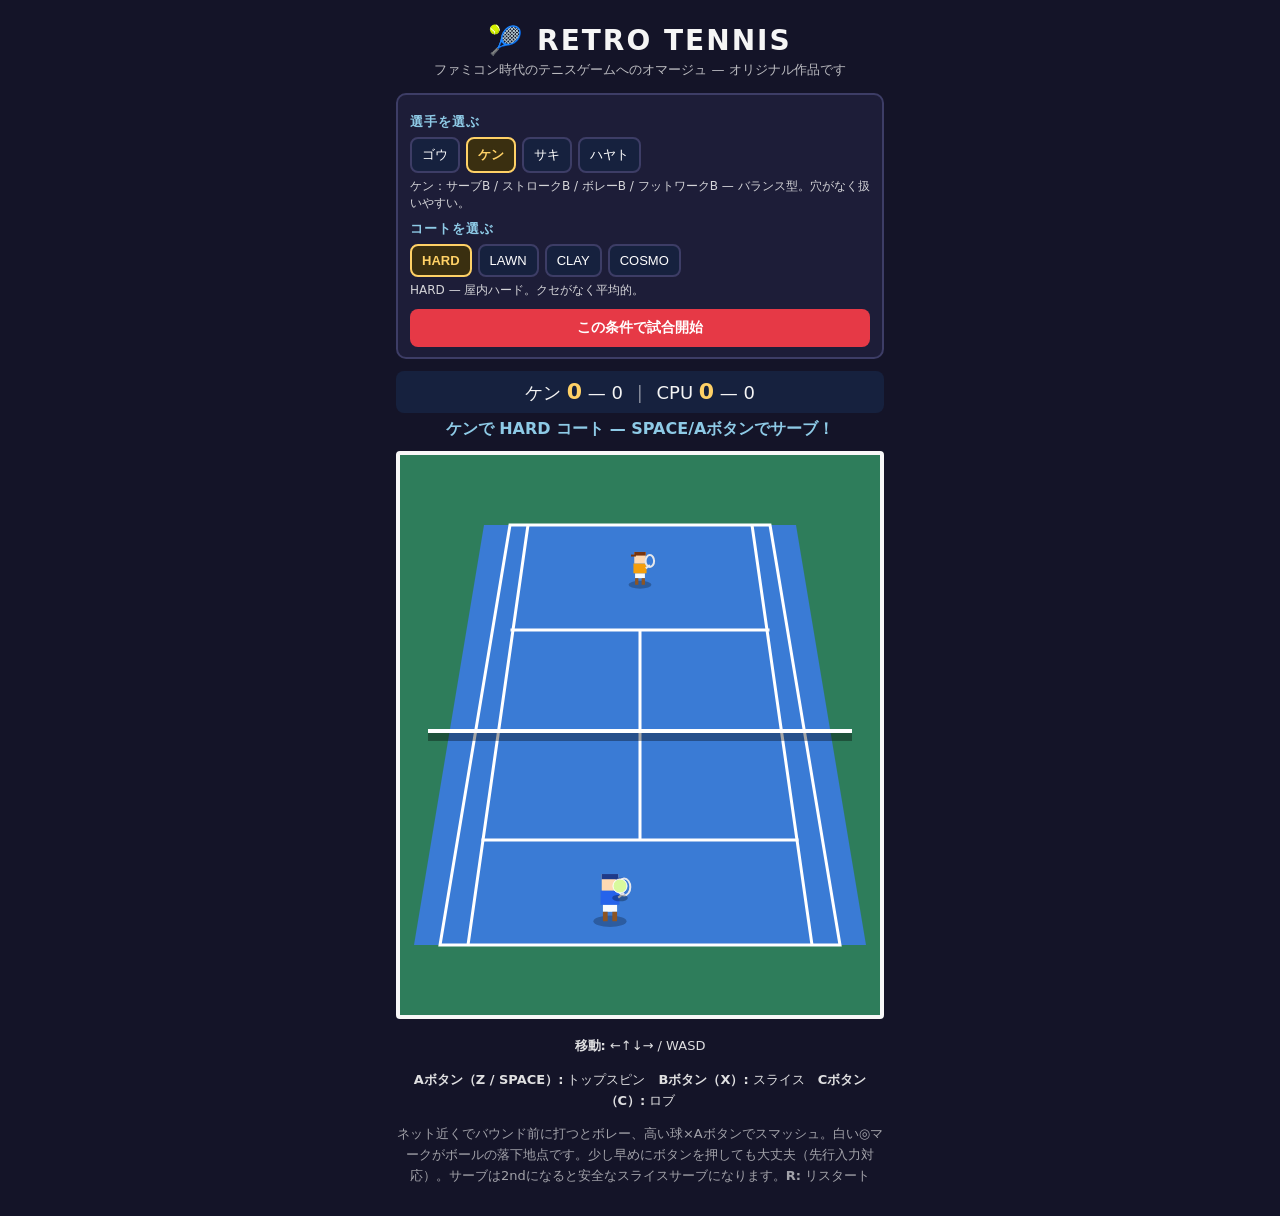
==== commit 3c4a59e7: "Refactor player and ball properties for gameplay balance" ====
--- a/index.html
+++ b/index.html
@@ -96,7 +96,7 @@
     <div class="controls">
       <p><strong>移動:</strong> ←↑↓→ / WASD</p>
       <p><strong>Aボタン（Z / SPACE）:</strong> トップスピン　<strong>Bボタン（X）:</strong> スライス　<strong>Cボタン（C）:</strong> ロブ</p>
-      <p class="hint">ネット近くでバウンド前に打つとボレー、高い球×Aボタンでスマッシュ。サーブは2ndになると安全なスライスサーブになります。<strong>R:</strong> リスタート</p>
+      <p class="hint">ネット近くでバウンド前に打つとボレー、高い球×Aボタンでスマッシュ。白い◎マークがボールの落下地点です。少し早めにボタンを押しても大丈夫（先行入力対応）。サーブは2ndになると安全なスライスサーブになります。<strong>R:</strong> リスタート</p>
     </div>
 
     <div class="touch">
@@ -256,14 +256,15 @@
 })();
 
 // ---------- Entities ----------
-const player = { x: 240, y: 440, speed: 3.8, swing: 0, moving: false, anim: 0, color: "#2563eb", cap: "#1e3a8a" };
+const player = { x: 240, y: 440, speed: 4.9, swing: 0, swingBuffer: 0, moving: false, anim: 0, color: "#2563eb", cap: "#1e3a8a" };
 const cpu    = { x: 240, y: 120, speed: 2.45, swing: 0, moving: false, anim: 0, color: "#f59e0b", cap: "#78350f" };
-const ball   = { x: 240, y: 430, vx: 0, vy: 0, z: 6, vz: 0, bounces: 0, lastHitter: null, serveFlight: false, dead: true, spin: "flat", gravity: 0.4, trail: [] };
+const ball   = { x: 240, y: 430, vx: 0, vy: 0, z: 6, vz: 0, bounces: 0, lastHitter: null, serveFlight: false, dead: true, spin: "flat", gravity: 0.4, trail: [], landX: null, landY: null };
+let frameCount = 0;
 let particles = [], floaters = [];
 
 function applyChar() {
   player.color = selectedChar.color; player.cap = selectedChar.cap;
-  player.speed = 3.05 + STAT[selectedChar.footwork] * 0.38;
+  player.speed = 4.0 + STAT[selectedChar.footwork] * 0.45;
 }
 
 let state = "serve", server = "player", faults = 0, cpuServeTimer = 0, pointTimer = 0;
@@ -313,7 +314,9 @@
   queuedShot = shot;
   if (state === "serve" && server === "player") { doServe("player", shot); return; }
   if (state !== "rally") return;
-  player.swing = 10; tryHit(player, "player", shot);
+  player.swing = 10;
+  player.swingBuffer = 14; // swing stays "live" for a few frames, so early presses still connect
+  tryHit(player, "player", shot);
 }
 function doServe(who, shot = "top") {
   const isPlayer = who === "player";
@@ -356,7 +359,8 @@
     case "smash":  speed = 12.6; break;
     default:       speed = 7.4;
   }
-  speed *= court.speed * 0.74; // overall ball speed tuned down (~26% slower) for readability
+  speed *= court.speed * 0.52; // v4: much slower overall so the player can actually get to the ball
+  if (ball.lastHitter === "cpu") speed *= 0.9; // CPU returns are a touch gentler
   const duration = Math.max(20, dist / speed);
   ball.vx = dx / duration; ball.vy = dy / duration;
   // Spin changes gravity: topspin dips, slice floats, lob sails.
@@ -366,14 +370,23 @@
                : court.gravity;
   ball.vz = 0.5 * ball.gravity * duration * (shot === "lob" ? 1.25 : shot === "slice" || shot === "volley" || shot === "smash" ? 0.78 : 1);
   ball.spin = shot; ball.bounces = 0;
+  // Predict the first bounce so the player can see where the ball will land.
+  {
+    let sx = ball.x, sy = ball.y, sz = ball.z, svz = ball.vz;
+    ball.landX = null; ball.landY = null;
+    for (let i = 0; i < 240; i++) {
+      sx += ball.vx; sy += ball.vy; sz += svz; svz -= ball.gravity;
+      if (sz <= 0 && svz < 0) { ball.landX = sx; ball.landY = sy; break; }
+    }
+  }
 }
 function tryHit(p, who, shot) {
   if (ball.dead || ball.lastHitter === who) return;
   const isPlayer = who === "player";
   const d = Math.hypot(ball.x - p.x, ball.y - p.y);
-  const range = 46 + (isPlayer ? selectedChar.racket : 0);
+  const range = (isPlayer ? 60 : 46) + (isPlayer ? selectedChar.racket : 0);
   const toward = isPlayer ? ball.vy > -1.2 : ball.vy < 1.2;
-  if (d > range || ball.z > 62 || !toward) return;
+  if (d > range || ball.z > 70 || !toward) return;
 
   // Shot identity: high ball + topspin near the net = smash; no bounce + close to net = volley.
   let type = shot;
@@ -464,6 +477,7 @@
   player.x = Math.max(18, Math.min(W - 18, player.x + mx * player.speed));
   player.y = Math.max(NET_Y + 22, Math.min(512, player.y + my * player.speed));
   if (player.swing > 0) player.swing--;
+  if (player.swingBuffer > 0) player.swingBuffer--;
   if (cpu.swing > 0) cpu.swing--;
   particles = particles.filter(pt => (pt.life-- > 0) && (pt.x += pt.vx, pt.y += pt.vy, true));
   floaters = floaters.filter(f => (f.life-- > 0) && (f.y -= 0.5, true));
@@ -474,6 +488,8 @@
   }
 
   if (state === "rally" && !ball.dead) {
+    // Buffered swing: connect automatically the moment the ball comes into range.
+    if (player.swingBuffer > 0 && ball.lastHitter !== "player") tryHit(player, "player", queuedShot);
     if (ball.vy < 0 || ball.y < NET_Y) {
       const dx = ball.x - cpu.x, dy = Math.max(78, ball.y - 8) - cpu.y;
       const dd = Math.hypot(dx, dy) || 1;
@@ -582,8 +598,19 @@
   ctx.beginPath(); ctx.arc(ball.x, ball.y - ball.z, 6 * scale + ball.z * 0.04, 0, Math.PI * 2); ctx.fill();
   ctx.strokeStyle = "#fff"; ctx.lineWidth = 1; ctx.stroke();
 }
+function drawLandingMarker() {
+  if (state !== "rally" || ball.dead || ball.bounces > 0) return;
+  if (ball.landX === null || ball.landY < NET_Y) return; // only for balls coming at the player
+  const pulse = 8 + Math.sin(frameCount / 6) * 2.5;
+  ctx.strokeStyle = "rgba(255,255,255,.9)"; ctx.lineWidth = 2;
+  ctx.beginPath(); ctx.ellipse(ball.landX, ball.landY, pulse + 5, (pulse + 5) * 0.45, 0, 0, Math.PI * 2); ctx.stroke();
+  ctx.beginPath();
+  ctx.moveTo(ball.landX - 5, ball.landY - 3); ctx.lineTo(ball.landX + 5, ball.landY + 3);
+  ctx.moveTo(ball.landX + 5, ball.landY - 3); ctx.lineTo(ball.landX - 5, ball.landY + 3); ctx.stroke();
+}
 function frame() {
-  update(); drawCourt();
+  frameCount++;
+  update(); drawCourt(); drawLandingMarker();
   particles.forEach(pt => { ctx.fillStyle = pt.color; ctx.fillRect(pt.x, pt.y, 3, 3); });
   drawCharacter(cpu, false);
   drawCharacter(player, true);
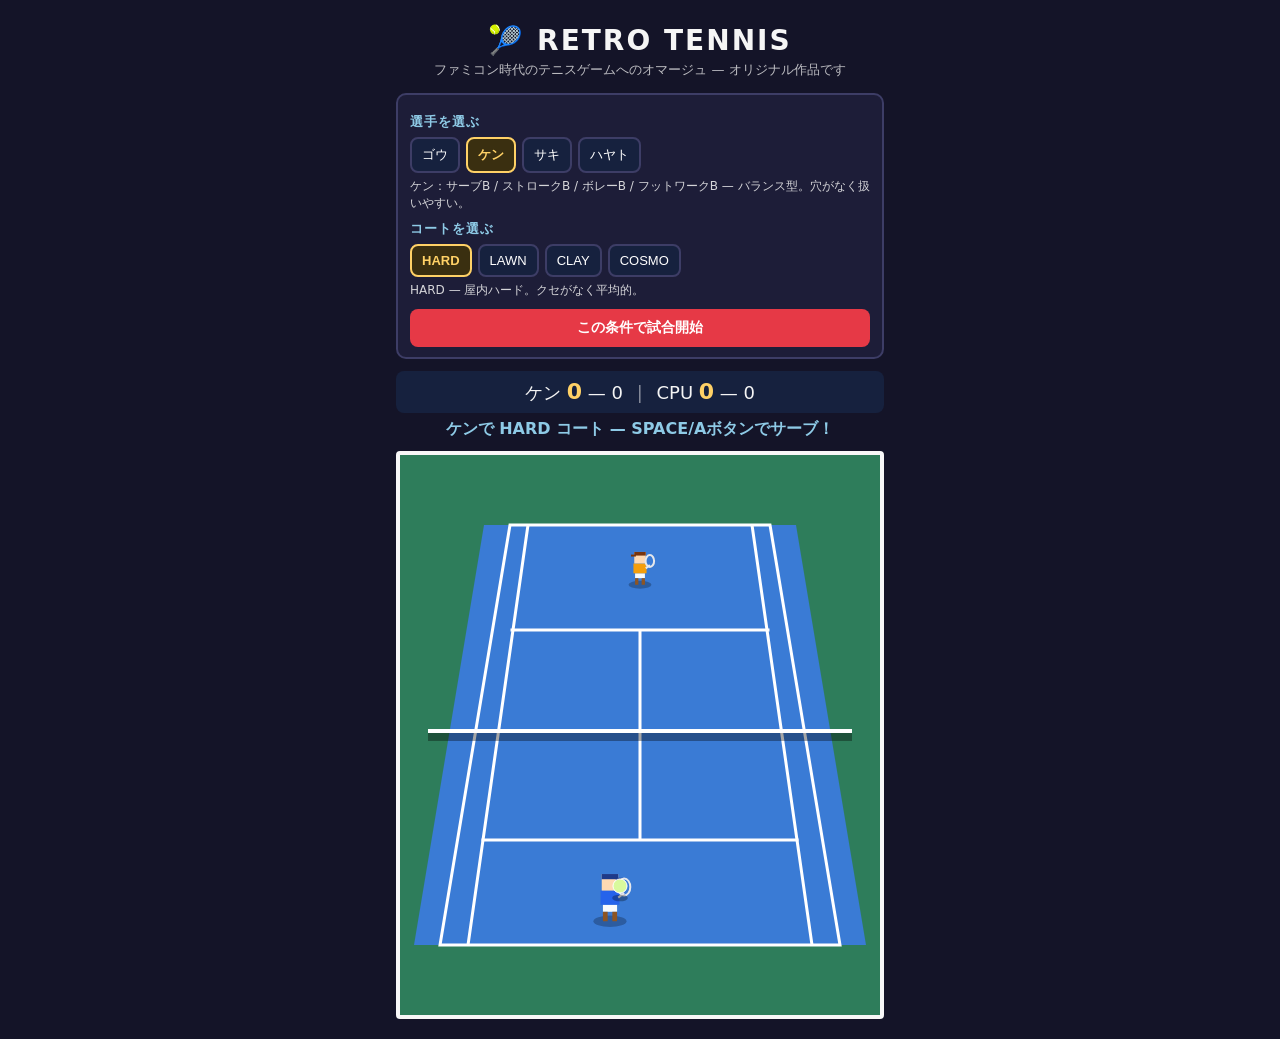
==== commit e070f5c5: "Refactor game mechanics and update controls Refactor game mechanics for improved gameplay dynamics, " ====
--- a/index.html
+++ b/index.html
@@ -93,11 +93,6 @@
 
     <canvas id="game" width="480" height="560"></canvas>
 
-    <div class="controls">
-      <p><strong>移動:</strong> ←↑↓→ / WASD</p>
-      <p><strong>Aボタン（Z / SPACE）:</strong> トップスピン　<strong>Bボタン（X）:</strong> スライス　<strong>Cボタン（C）:</strong> ロブ</p>
-      <p class="hint">ネット近くでバウンド前に打つとボレー、高い球×Aボタンでスマッシュ。白い◎マークがボールの落下地点です。少し早めにボタンを押しても大丈夫（先行入力対応）。サーブは2ndになると安全なスライスサーブになります。<strong>R:</strong> リスタート</p>
-    </div>
 
     <div class="touch">
       <div id="stick" class="stick" aria-label="仮想スティック"><div id="stickKnob" class="stick-knob"></div></div>
@@ -134,10 +129,10 @@
 
 // ---------- Courts (all original settings, inspired by era conventions) ----------
 const COURTS = {
-  hard:  { name: "HARD",  desc: "屋内ハード。クセがなく平均的。", gravity: 0.40, bounce: 0.55, afterBounce: 0.92, speed: 1.00, inside: "#3a7bd5", inside2: "#356fc0", outside: "#2e7d5b", dust: "#dbeafe" },
-  lawn:  { name: "LAWN",  desc: "芝。バウンドが低く、バウンド後も速い。", gravity: 0.42, bounce: 0.36, afterBounce: 1.00, speed: 1.08, inside: "#3f9e4d", inside2: "#358a42", outside: "#2c7a38", dust: "#dcfce7" },
-  clay:  { name: "CLAY",  desc: "土。バウンド後に大きく減速、ラリーが長くなる。", gravity: 0.38, bounce: 0.60, afterBounce: 0.66, speed: 0.93, inside: "#c46a3a", inside2: "#b45f33", outside: "#6b7f4e", dust: "#f2b183" },
-  cosmo: { name: "COSMO", desc: "宇宙コート。高く弾んで少しフワフワ。", gravity: 0.33, bounce: 0.88, afterBounce: 0.95, speed: 1.00, inside: "#5b4b9e", inside2: "#50428c", outside: "#171233", dust: "#ddd6fe" },
+  hard:  { name: "HARD",  desc: "屋内ハード。クセがなく平均的。", peak: 1.0, bounce: 0.55, afterBounce: 0.92, speed: 1.00, inside: "#3a7bd5", inside2: "#356fc0", outside: "#2e7d5b", dust: "#dbeafe" },
+  lawn:  { name: "LAWN",  desc: "芝。バウンドが低く、バウンド後も速い。", peak: 0.8, bounce: 0.36, afterBounce: 1.00, speed: 1.08, inside: "#3f9e4d", inside2: "#358a42", outside: "#2c7a38", dust: "#dcfce7" },
+  clay:  { name: "CLAY",  desc: "土。バウンド後に大きく減速、ラリーが長くなる。", peak: 1.1, bounce: 0.60, afterBounce: 0.66, speed: 0.93, inside: "#c46a3a", inside2: "#b45f33", outside: "#6b7f4e", dust: "#f2b183" },
+  cosmo: { name: "COSMO", desc: "宇宙コート。高く弾んで少しフワフワ。", peak: 1.6, bounce: 0.88, afterBounce: 0.95, speed: 1.00, inside: "#5b4b9e", inside2: "#50428c", outside: "#171233", dust: "#ddd6fe" },
 };
 let court = COURTS.hard;
 
@@ -175,6 +170,11 @@
 function singlesBounds(y) {
   const e = courtEdge(y); const inset = lerp(18, 28, e.t);
   return { left: e.left + inset, right: e.right - inset };
+}
+// Keep every aimed shot inside the (narrower-at-the-far-end) court.
+function clampTargetX(x, y) {
+  const b = singlesBounds(y);
+  return Math.max(b.left + 14, Math.min(b.right - 14, x));
 }
 function inCourt(x, y) {
   if (y < 66 || y > 494) return false;
@@ -264,7 +264,7 @@
 
 function applyChar() {
   player.color = selectedChar.color; player.cap = selectedChar.cap;
-  player.speed = 4.0 + STAT[selectedChar.footwork] * 0.45;
+  player.speed = 4.6 + STAT[selectedChar.footwork] * 0.5;
 }
 
 let state = "serve", server = "player", faults = 0, cpuServeTimer = 0, pointTimer = 0;
@@ -332,6 +332,8 @@
     if (aimLeft()) tx -= 34;
     if (aimRight()) tx += 34;
     if (safe) tx = mid + (rightBox ? 42 : -42); // safer aim, closer to centre
+    // Never aim a serve outside its own service box.
+    tx = rightBox ? Math.max(mid + 8, Math.min(b.right - 14, tx)) : Math.max(b.left + 14, Math.min(mid - 8, tx));
   } else {
     tx = player.x < 240 ? 295 + Math.random() * 35 : 150 + Math.random() * 35;
   }
@@ -359,16 +361,17 @@
     case "smash":  speed = 12.6; break;
     default:       speed = 7.4;
   }
-  speed *= court.speed * 0.52; // v4: much slower overall so the player can actually get to the ball
-  if (ball.lastHitter === "cpu") speed *= 0.9; // CPU returns are a touch gentler
+  speed *= court.speed * 0.40; // v5: slower again (about 1/3 of v1), combined with delta-time normalisation
+  if (ball.lastHitter === "cpu") speed *= 0.85; // CPU returns are gentler still
   const duration = Math.max(20, dist / speed);
   ball.vx = dx / duration; ball.vy = dy / duration;
-  // Spin changes gravity: topspin dips, slice floats, lob sails.
-  ball.gravity = shot === "top" || shot === "smash" ? court.gravity + 0.14
-               : shot === "slice" ? court.gravity - 0.07
-               : shot === "lob" ? court.gravity - 0.05
-               : court.gravity;
-  ball.vz = 0.5 * ball.gravity * duration * (shot === "lob" ? 1.25 : shot === "slice" || shot === "volley" || shot === "smash" ? 0.78 : 1);
+  // Arc height is FIXED per shot type (peak height in px), independent of speed.
+  // Slowing the ball down must not make the arc taller: gravity and vz are
+  // derived from the desired peak, so topspin stays low and only the lob goes high.
+  const PEAKS = { flat: 24, top: 30, slice: 20, lob: 95, volley: 16, smash: 12 };
+  const peak = (PEAKS[shot] || 24) * court.peak;
+  ball.gravity = 8 * peak / (duration * duration);
+  ball.vz = 4 * peak / duration - ball.z / duration; // lands at the target; negative (downward) for smashes from high balls
   ball.spin = shot; ball.bounces = 0;
   // Predict the first bounce so the player can see where the ball will land.
   {
@@ -407,6 +410,7 @@
   if (left) targetX = singlesBounds(targetY).left + 22;
   else if (right) targetX = singlesBounds(targetY).right - 22;
   else targetX = opp.x < 240 ? 325 + Math.random() * 55 : 100 + Math.random() * 55;
+  targetX = clampTargetX(targetX, targetY);
 
   if (isPlayer) {
     power = type === "volley" ? STAT[selectedChar.volley] : STAT[selectedChar.stroke];
@@ -461,6 +465,9 @@
 }
 
 // ---------- Update ----------
+// DT normalises game speed to 60fps units, so 120Hz phone screens
+// no longer run the whole game at double speed in real time.
+let DT = 1, lastFrameTime = 0;
 function cpuChooseShot() {
   if (ball.z > 38 && Math.random() < 0.6) return "top"; // becomes smash
   const r = Math.random();
@@ -473,18 +480,18 @@
   if (keys.ArrowUp || keys.KeyW) my -= 1;
   if (keys.ArrowDown || keys.KeyS) my += 1;
   if (stick.active) { mx = stick.x; my = stick.y; } // analog: tilt = speed & direction
-  player.moving = !!(mx || my); if (player.moving) player.anim++;
-  player.x = Math.max(18, Math.min(W - 18, player.x + mx * player.speed));
-  player.y = Math.max(NET_Y + 22, Math.min(512, player.y + my * player.speed));
-  if (player.swing > 0) player.swing--;
-  if (player.swingBuffer > 0) player.swingBuffer--;
-  if (cpu.swing > 0) cpu.swing--;
-  particles = particles.filter(pt => (pt.life-- > 0) && (pt.x += pt.vx, pt.y += pt.vy, true));
-  floaters = floaters.filter(f => (f.life-- > 0) && (f.y -= 0.5, true));
+  player.moving = !!(mx || my); if (player.moving) player.anim += DT;
+  player.x = Math.max(18, Math.min(W - 18, player.x + mx * player.speed * DT));
+  player.y = Math.max(NET_Y + 22, Math.min(512, player.y + my * player.speed * DT));
+  if (player.swing > 0) player.swing -= DT;
+  if (player.swingBuffer > 0) player.swingBuffer -= DT;
+  if (cpu.swing > 0) cpu.swing -= DT;
+  particles = particles.filter(pt => (pt.life -= DT) > 0 && (pt.x += pt.vx * DT, pt.y += pt.vy * DT, true));
+  floaters = floaters.filter(f => (f.life -= DT) > 0 && (f.y -= 0.5 * DT, true));
 
   if (state === "serve") {
     if (server === "player") { ball.x = player.x + 10; ball.y = player.y - 6; }
-    else { cpuServeTimer--; ball.x = cpu.x - 10; ball.y = cpu.y + 6; if (cpuServeTimer <= 0) doServe("cpu", Math.random() < 0.3 ? "slice" : "top"); }
+    else { cpuServeTimer -= DT; ball.x = cpu.x - 10; ball.y = cpu.y + 6; if (cpuServeTimer <= 0) doServe("cpu", Math.random() < 0.3 ? "slice" : "top"); }
   }
 
   if (state === "rally" && !ball.dead) {
@@ -493,21 +500,21 @@
     if (ball.vy < 0 || ball.y < NET_Y) {
       const dx = ball.x - cpu.x, dy = Math.max(78, ball.y - 8) - cpu.y;
       const dd = Math.hypot(dx, dy) || 1;
-      cpu.moving = dd > 6; if (cpu.moving) cpu.anim++;
-      if (cpu.moving) { cpu.x += dx / dd * cpu.speed; cpu.y += dy / dd * cpu.speed; }
+      cpu.moving = dd > 6; if (cpu.moving) cpu.anim += DT;
+      if (cpu.moving) { cpu.x += dx / dd * cpu.speed * DT; cpu.y += dy / dd * cpu.speed * DT; }
       cpu.y = Math.max(58, Math.min(NET_Y - 22, cpu.y)); cpu.x = Math.max(18, Math.min(W - 18, cpu.x));
       if (dd < 42 && ball.z < 52 && ball.lastHitter !== "cpu") {
         cpu.swing = 10;
         if (!(dd > 30 && Math.random() < 0.35)) tryHit(cpu, "cpu", cpuChooseShot());
       }
-    } else { cpu.moving = false; cpu.x += (240 - cpu.x) * 0.03; cpu.y += (118 - cpu.y) * 0.03; }
+    } else { cpu.moving = false; cpu.x += (240 - cpu.x) * 0.03 * DT; cpu.y += (118 - cpu.y) * 0.03 * DT; }
 
     ball.trail.push({ x: ball.x, y: ball.y - ball.z });
     if (ball.trail.length > 7) ball.trail.shift();
-    ball.x += ball.vx; ball.y += ball.vy;
-    ball.z += ball.vz; ball.vz -= ball.gravity;
-
-    const prevY = ball.y - ball.vy;
+    ball.x += ball.vx * DT; ball.y += ball.vy * DT;
+    ball.z += ball.vz * DT; ball.vz -= ball.gravity * DT;
+
+    const prevY = ball.y - ball.vy * DT;
     if ((prevY - NET_Y) * (ball.y - NET_Y) < 0 && ball.z < 15) {
       awardPoint(ball.lastHitter === "player" ? "cpu" : "player", "ネット…");
     }
@@ -516,8 +523,11 @@
       const vzIn = Math.abs(ball.vz);
       handleBounce();
       if (!ball.dead) {
-        ball.vz = vzIn * court.bounce * (ball.spin === "slice" && court === COURTS.lawn ? 0.7 : 1);
-        ball.vx *= court.afterBounce; ball.vy *= court.afterBounce;
+        // Post-bounce arc is also capped: a modest hop the receiver can actually hit,
+        // instead of inheriting the (possibly huge) incoming vertical speed.
+        ball.gravity = court === COURTS.cosmo ? 0.13 : 0.16;
+        ball.vz = Math.min(3.4, 4.4 * court.bounce * (ball.spin === "slice" && court === COURTS.lawn ? 0.7 : 1));
+        ball.vx *= court.afterBounce * 0.9; ball.vy *= court.afterBounce * 0.9; // slower after the bounce = more time to react
       }
     }
     if (ball.y < -40 || ball.y > H + 40 || ball.x < -40 || ball.x > W + 40) {
@@ -525,7 +535,7 @@
     }
   }
 
-  if (state === "pointEnd") { pointTimer--; if (pointTimer <= 0) { pendingSecondServe ? secondServe() : startServe(); } }
+  if (state === "pointEnd") { pointTimer -= DT; if (pointTimer <= 0) { pendingSecondServe ? secondServe() : startServe(); } }
 }
 
 // ---------- Draw ----------
@@ -608,8 +618,10 @@
   ctx.moveTo(ball.landX - 5, ball.landY - 3); ctx.lineTo(ball.landX + 5, ball.landY + 3);
   ctx.moveTo(ball.landX + 5, ball.landY - 3); ctx.lineTo(ball.landX - 5, ball.landY + 3); ctx.stroke();
 }
-function frame() {
+function frame(timestamp) {
   frameCount++;
+  if (timestamp && lastFrameTime) DT = Math.min(2.5, Math.max(0.2, (timestamp - lastFrameTime) / 16.667));
+  if (timestamp) lastFrameTime = timestamp;
   update(); drawCourt(); drawLandingMarker();
   particles.forEach(pt => { ctx.fillStyle = pt.color; ctx.fillRect(pt.x, pt.y, 3, 3); });
   drawCharacter(cpu, false);
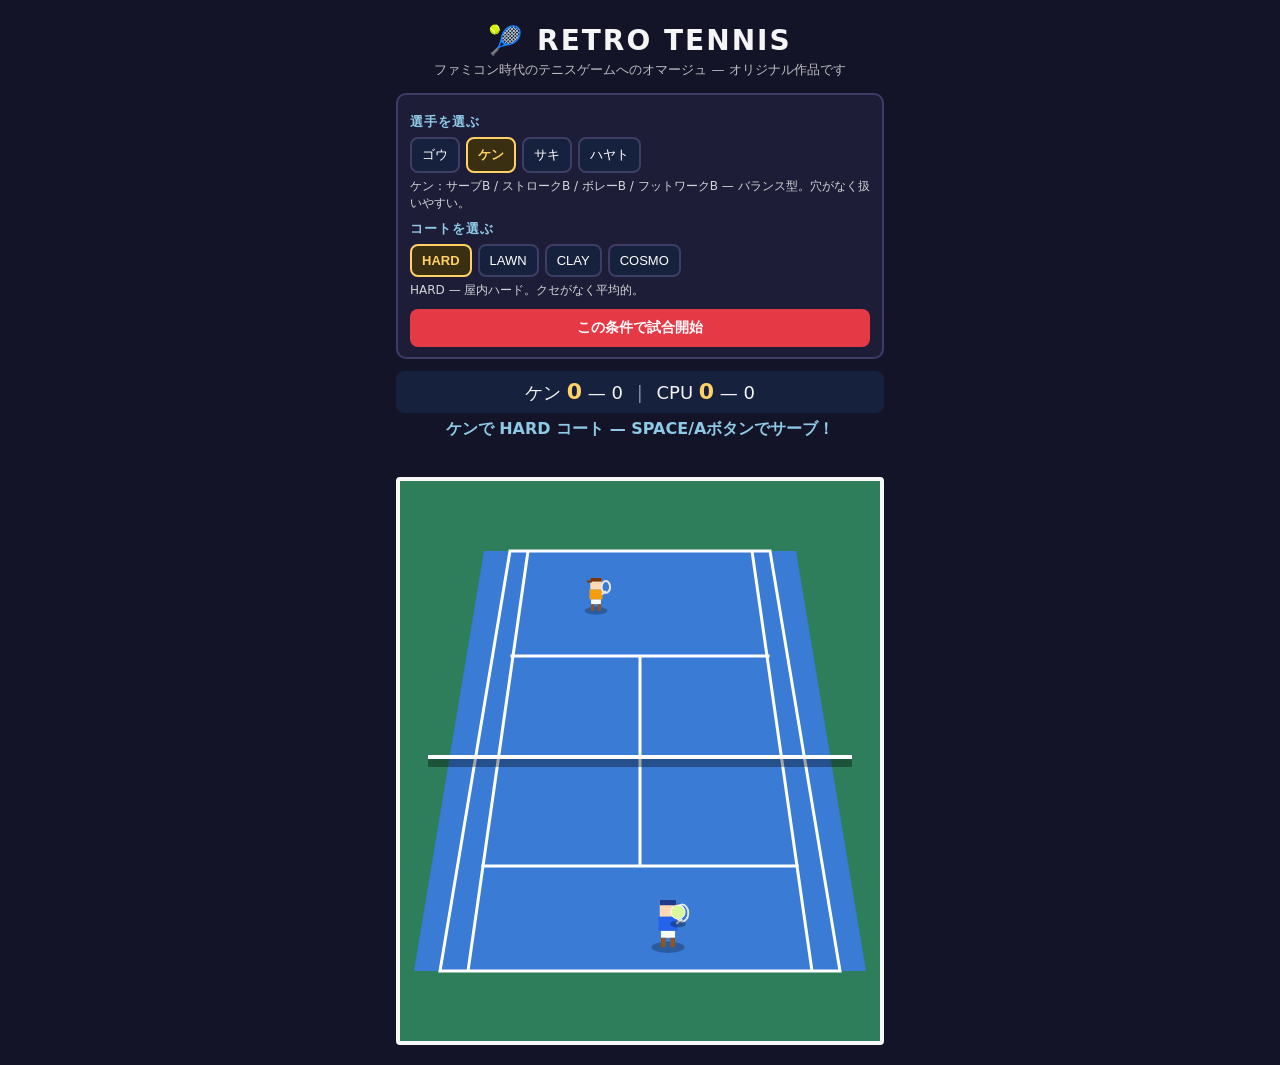
==== commit ee76de97: "Update index.html" ====
--- a/index.html
+++ b/index.html
@@ -28,6 +28,7 @@
 .scorebox strong { color: #ffd166; font-size: 22px; }
 .vs { opacity: .5; margin: 0 8px; }
 .message { min-height: 22px; color: #8ecae6; font-weight: 700; }
+.chain { min-height: 20px; color: #fb923c; font-weight: 700; font-size: 14px; }
 canvas {
   width: 100%; height: auto; background: #2a9d4a;
   border: 4px solid #f8f8f8; border-radius: 4px;
@@ -89,6 +90,7 @@
         <span>CPU <strong id="cpuGames">0</strong> — <span id="cpuPoints">0</span></span>
       </div>
       <div id="message" class="message">SPACE でサーブ！</div>
+      <div id="chain" class="chain"></div>
     </div>
 
     <canvas id="game" width="480" height="560"></canvas>
@@ -182,12 +184,22 @@
   return x >= b.left - 4 && x <= b.right + 4;
 }
 function inServiceBox(x, y, forPlayerServe) {
-  if (forPlayerServe) { if (y > NET_Y || y < 115) return false; }
-  else { if (y < NET_Y || y > 445) return false; }
+  // A serve must land between the service line and the net (a "long" serve is a fault),
+  // in the box DIAGONALLY opposite the server: deuce point = server's right side,
+  // which on screen is top-LEFT for the bottom player and bottom-RIGHT for the top CPU.
+  if (forPlayerServe) { if (y < 169 || y > NET_Y) return false; }
+  else { if (y < NET_Y || y > 391) return false; }
   const b = singlesBounds(y); const mid = (b.left + b.right) / 2;
-  const deuceRight = (rawPoints[0] + rawPoints[1]) % 2 === 0;
-  if (forPlayerServe) return deuceRight ? (x >= mid - 4 && x <= b.right + 4) : (x >= b.left - 4 && x <= mid + 4);
-  return deuceRight ? (x >= b.left - 4 && x <= mid + 4) : (x >= mid - 4 && x <= b.right + 4);
+  const deuce = (rawPoints[0] + rawPoints[1]) % 2 === 0;
+  if (forPlayerServe) return deuce ? (x >= b.left - 4 && x <= mid + 4) : (x >= mid - 4 && x <= b.right + 4);
+  return deuce ? (x >= mid - 4 && x <= b.right + 4) : (x >= b.left - 4 && x <= mid + 4);
+}
+function serveFault() {
+  if (faults >= 1) { awardPoint(server === "player" ? "cpu" : "player", "ダブルフォルト…"); }
+  else {
+    faults = 1; pendingSecondServe = true; state = "pointEnd"; pointTimer = 60; ball.dead = true;
+    setMessage("フォルト！ セカンドサーブへ");
+  }
 }
 
 // ---------- Audio (original square-wave jingles) ----------
@@ -269,9 +281,23 @@
 
 let state = "serve", server = "player", faults = 0, cpuServeTimer = 0, pointTimer = 0;
 let pendingSecondServe = false;
+let pendingLet = false;
 let rawPoints = [0, 0], games = [0, 0];
 const pointNames = ["0", "15", "30", "40"];
 const msgEl = document.getElementById("message");
+const chainEl = document.getElementById("chain");
+// Rally chain: consecutive hits with the SAME shot type (by either side)
+// make the ball faster and faster. Switching shot type resets the chain.
+const rallyChain = { type: null, count: 0 };
+const SHOT_LABELS = { top: "トップスピン", slice: "スライス", lob: "ロブ", volley: "ボレー", smash: "スマッシュ", flat: "サーブ" };
+function chainMultiplier() { return Math.min(1 + Math.max(0, rallyChain.count - 1) * 0.09, 1.65); }
+function updateChainUI() {
+  if (!chainEl) return;
+  chainEl.textContent = rallyChain.count >= 2
+    ? "🔥 " + (SHOT_LABELS[rallyChain.type] || "") + "チェーン x" + rallyChain.count + "（球速 +" + Math.round((chainMultiplier() - 1) * 100) + "%）"
+    : "";
+}
+function resetChain() { rallyChain.type = null; rallyChain.count = 0; updateChainUI(); }
 function setMessage(t) { msgEl.textContent = t; }
 function displayPoints(i) {
   const [p, c] = rawPoints;
@@ -288,20 +314,23 @@
 
 // ---------- Flow ----------
 function resetPositions() {
-  player.x = server === "player" ? 210 : 240; player.y = 445;
-  cpu.x = server === "cpu" ? 270 : 240; cpu.y = 115;
+  const deuce = (rawPoints[0] + rawPoints[1]) % 2 === 0;
+  if (server === "player") { player.x = deuce ? 268 : 212; cpu.x = deuce ? 196 : 284; }
+  else { cpu.x = deuce ? 212 : 268; player.x = deuce ? 284 : 196; }
+  player.y = 445; cpu.y = 115;
+  rallyChain.type = null; rallyChain.count = 0; updateChainUI();
   ball.vx = ball.vy = ball.vz = 0; ball.bounces = 0; ball.dead = true;
   ball.lastHitter = null; ball.serveFlight = false; ball.trail = [];
   if (server === "player") { ball.x = player.x + 10; ball.y = player.y - 6; ball.z = 8; }
   else { ball.x = cpu.x - 10; ball.y = cpu.y + 6; ball.z = 8; }
 }
 function resetMatch() {
-  rawPoints = [0, 0]; games = [0, 0]; server = "player"; faults = 0; pendingSecondServe = false;
+  rawPoints = [0, 0]; games = [0, 0]; server = "player"; faults = 0; pendingSecondServe = false; pendingLet = false;
   state = "serve"; resetPositions(); updateScoreboard();
   setMessage(`${selectedChar.name}で ${court.name} コート — SPACE/Aボタンでサーブ！`);
 }
 function startServe() {
-  state = "serve"; faults = 0; pendingSecondServe = false; resetPositions();
+  state = "serve"; faults = 0; pendingSecondServe = false; pendingLet = false; resetPositions();
   setMessage(server === "player" ? "サーブ — Aボタン: 速いサーブ / Bボタン: 安全なスライスサーブ" : "CPU のサーブ…");
   cpuServeTimer = 70; updateScoreboard();
 }
@@ -328,16 +357,17 @@
   if (isPlayer) {
     const b = singlesBounds(190), mid = (b.left + b.right) / 2;
     const rightBox = (rawPoints[0] + rawPoints[1]) % 2 === 0;
-    tx = mid + (rightBox ? 52 : -52);
+    tx = mid + (rightBox ? -52 : 52);
     if (aimLeft()) tx -= 34;
     if (aimRight()) tx += 34;
-    if (safe) tx = mid + (rightBox ? 42 : -42); // safer aim, closer to centre
+    if (safe) tx = mid + (rightBox ? -42 : 42); // safer aim, closer to centre
     // Never aim a serve outside its own service box.
-    tx = rightBox ? Math.max(mid + 8, Math.min(b.right - 14, tx)) : Math.max(b.left + 14, Math.min(mid - 8, tx));
+    tx = rightBox ? Math.max(b.left + 14, Math.min(mid - 8, tx)) : Math.max(mid + 8, Math.min(b.right - 14, tx));
   } else {
-    tx = player.x < 240 ? 295 + Math.random() * 35 : 150 + Math.random() * 35;
-  }
-  const ty = isPlayer ? 178 + Math.random() * 40 : 382 + Math.random() * 40;
+    const deuce = (rawPoints[0] + rawPoints[1]) % 2 === 0;
+    tx = deuce ? 262 + Math.random() * 55 : 163 + Math.random() * 55;
+  }
+  const ty = isPlayer ? 178 + Math.random() * 40 : 335 + Math.random() * 38;
   ball.x = from.x; ball.y = from.y; ball.z = 10; ball.dead = false;
   ball.lastHitter = who; ball.serveFlight = true;
   const serveStat = isPlayer ? STAT[selectedChar.serve] : 2;
@@ -362,6 +392,7 @@
     default:       speed = 7.4;
   }
   speed *= court.speed * 0.40; // v5: slower again (about 1/3 of v1), combined with delta-time normalisation
+  if (!ball.serveFlight) speed *= chainMultiplier(); // same-shot chain escalation
   if (ball.lastHitter === "cpu") speed *= 0.85; // CPU returns are gentler still
   const duration = Math.max(20, dist / speed);
   ball.vx = dx / duration; ball.vy = dy / duration;
@@ -385,6 +416,7 @@
 }
 function tryHit(p, who, shot) {
   if (ball.dead || ball.lastHitter === who) return;
+  if (ball.serveFlight) return; // a serve must bounce before anyone may hit it
   const isPlayer = who === "player";
   const d = Math.hypot(ball.x - p.x, ball.y - p.y);
   const range = (isPlayer ? 60 : 46) + (isPlayer ? selectedChar.racket : 0);
@@ -418,8 +450,13 @@
     else if (type === "volley") floater("VOLLEY!", p.x, p.y - 36, "#8ecae6");
     else if (type === "top" && d < 26 && ball.z > 4 && ball.z < 30) { power += 1.5; floater("TOPSPIN!", p.x, p.y - 36); }
   }
+  // Chain bookkeeping: same type as the previous rally hit -> chain grows.
+  if (type === rallyChain.type) rallyChain.count++;
+  else { rallyChain.type = type; rallyChain.count = 1; }
   ball.lastHitter = who; ball.serveFlight = false;
   launchBall(targetX, targetY, type, power);
+  updateChainUI();
+  if (rallyChain.count >= 3) floater("CHAIN x" + rallyChain.count + "!", p.x, p.y - 52, "#fb923c");
   beep(type === "smash" ? 460 : type === "slice" ? 200 : 300);
 }
 function awardPoint(winner, reason) {
@@ -447,14 +484,7 @@
     // Dust puff in the court's colour.
     for (let i = 0; i < 6; i++) particles.push({ x: ball.x + (Math.random() - .5) * 12, y: ball.y, vx: (Math.random() - .5) * 1.4, vy: -Math.random() * 1.2, life: 18, color: court.dust });
     if (ball.serveFlight) {
-      if (!inServiceBox(ball.x, ball.y, ball.lastHitter === "player")) {
-        if (faults >= 1) { awardPoint(ball.lastHitter === "player" ? "cpu" : "player", "ダブルフォルト…"); }
-        else {
-          faults = 1; pendingSecondServe = true; state = "pointEnd"; pointTimer = 60; ball.dead = true;
-          setMessage("フォルト！ セカンドサーブへ");
-        }
-        return;
-      }
+      if (!inServiceBox(ball.x, ball.y, ball.lastHitter === "player")) { serveFault(); return; }
       ball.serveFlight = false;
     } else if (!inCourt(ball.x, ball.y)) {
       awardPoint(ball.lastHitter === "player" ? "cpu" : "player", "アウト！");
@@ -470,6 +500,8 @@
 let DT = 1, lastFrameTime = 0;
 function cpuChooseShot() {
   if (ball.z > 38 && Math.random() < 0.6) return "top"; // becomes smash
+  // Mirror the rally's chain shot fairly often, so same-type rallies heat up.
+  if (rallyChain.type && ["top", "slice", "lob"].includes(rallyChain.type) && Math.random() < 0.45) return rallyChain.type;
   const r = Math.random();
   return r < 0.55 ? "top" : r < 0.85 ? "slice" : "lob";
 }
@@ -516,9 +548,16 @@
 
     const prevY = ball.y - ball.vy * DT;
     if ((prevY - NET_Y) * (ball.y - NET_Y) < 0 && ball.z < 15) {
-      awardPoint(ball.lastHitter === "player" ? "cpu" : "player", "ネット…");
+      if (ball.serveFlight) {
+        if (ball.landX !== null && inServiceBox(ball.landX, ball.landY, ball.lastHitter === "player")) {
+          pendingLet = true; state = "pointEnd"; pointTimer = 55; ball.dead = true;
+          setMessage("レット！ サーブやり直し");
+        } else serveFault();
+      } else {
+        awardPoint(ball.lastHitter === "player" ? "cpu" : "player", "ネット…");
+      }
     }
-    if (ball.z <= 0 && ball.vz < 0) {
+    if (!ball.dead && ball.z <= 0 && ball.vz < 0) {
       ball.z = 0; ball.bounces++; beep(140, 0.04, 0.04);
       const vzIn = Math.abs(ball.vz);
       handleBounce();
@@ -530,12 +569,26 @@
         ball.vx *= court.afterBounce * 0.9; ball.vy *= court.afterBounce * 0.9; // slower after the bounce = more time to react
       }
     }
-    if (ball.y < -40 || ball.y > H + 40 || ball.x < -40 || ball.x > W + 40) {
-      awardPoint(ball.lastHitter === "player" ? "cpu" : "player", "アウト！");
+    if (!ball.dead && (ball.y < -40 || ball.y > H + 40 || ball.x < -40 || ball.x > W + 40)) {
+      if (ball.bounces >= 1) {
+        // It already landed in (an out first bounce ends the point at the bounce),
+        // so flying off the stage now means the receiver never got it back.
+        awardPoint(ball.lastHitter, "決まった！");
+      } else {
+        awardPoint(ball.lastHitter === "player" ? "cpu" : "player", "アウト！");
+      }
     }
   }
 
-  if (state === "pointEnd") { pointTimer -= DT; if (pointTimer <= 0) { pendingSecondServe ? secondServe() : startServe(); } }
+  if (state === "pointEnd") {
+    pointTimer -= DT;
+    if (pointTimer <= 0) {
+      if (pendingLet) {
+        pendingLet = false; state = "serve"; resetPositions(); cpuServeTimer = 70;
+        setMessage(server === "player" ? "レット — もう一度サーブ" : "レット — CPUのサーブやり直し");
+      } else if (pendingSecondServe) secondServe(); else startServe();
+    }
+  }
 }
 
 // ---------- Draw ----------
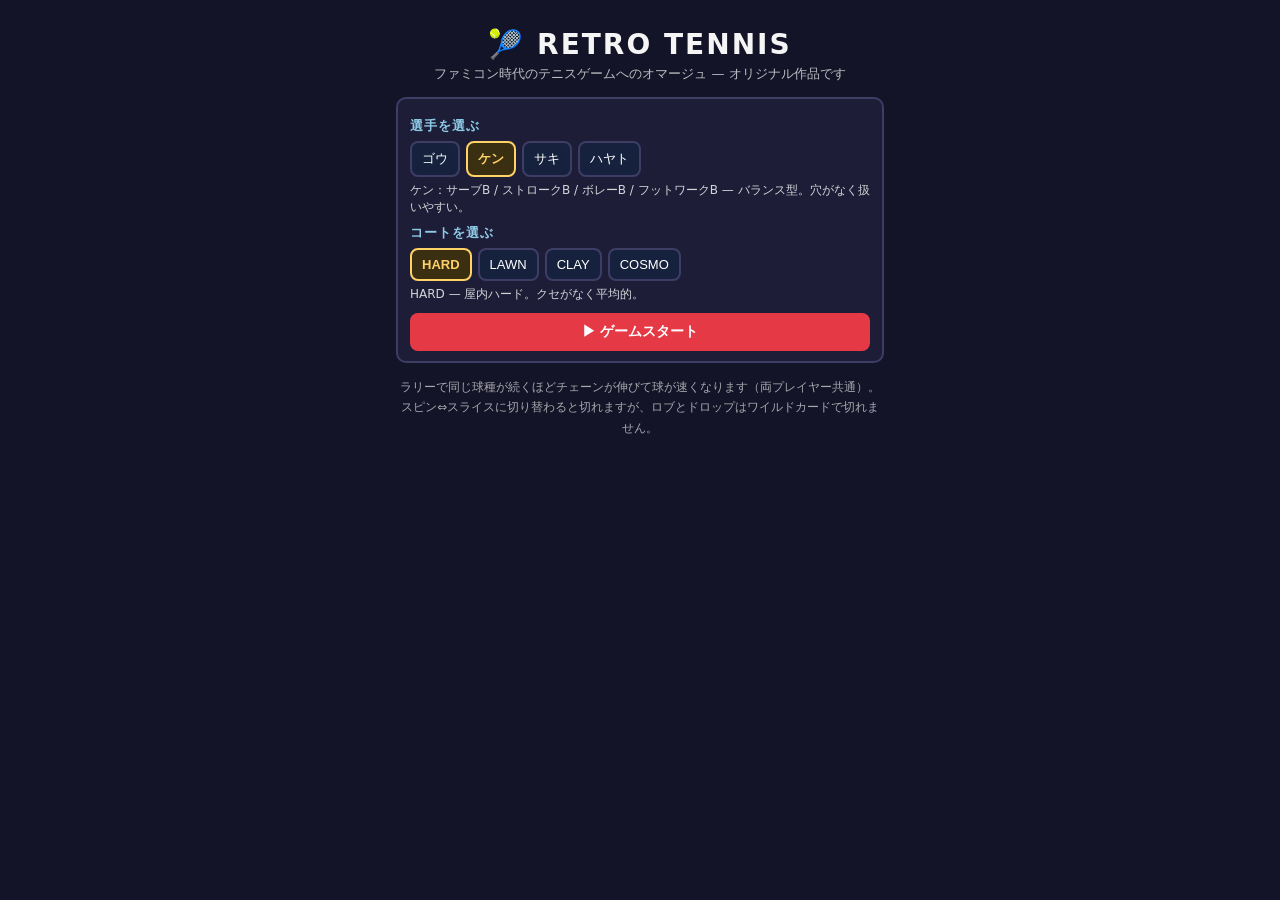
==== commit 2526bfc9: "Update index.html" ====
--- a/index.html
+++ b/index.html
@@ -2,18 +2,44 @@
 <html lang="ja">
 <head>
 <meta charset="UTF-8">
-<meta name="viewport" content="width=device-width, initial-scale=1.0">
+<meta name="viewport" content="width=device-width, initial-scale=1.0, maximum-scale=1.0, user-scalable=no, viewport-fit=cover">
 <title>Retro Tennis — レトロテニス</title>
 <style>
 * { box-sizing: border-box; }
+html, html, body {
+  -webkit-user-select: none; user-select: none;
+  -webkit-touch-callout: none;
+}
+button { -webkit-user-select: none; user-select: none; -webkit-touch-callout: none; touch-action: none; }
+canvas { touch-action: none; }
+body { height: 100%; }
 body {
   margin: 0;
   background: #141428;
   color: #f5f5f5;
   font-family: "Hiragino Kaku Gothic ProN", "Noto Sans JP", system-ui, sans-serif;
   display: flex; justify-content: center;
-}
-.wrap { max-width: 520px; width: 100%; padding: 16px; text-align: center; }
+  touch-action: manipulation;
+  -webkit-tap-highlight-color: transparent;
+}
+body.locked { overflow: hidden; overscroll-behavior: none; }
+.wrap { max-width: 520px; width: 100%; text-align: center; }
+.hidden { display: none !important; }
+#menuScreen { padding: 20px 16px 28px; }
+.menu-note { font-size: 12px; opacity: .65; line-height: 1.7; margin-top: 14px; }
+/* Game screen: exactly one viewport tall, no page scrolling.
+   The court area flexes; the canvas letterboxes inside it. */
+#gameScreen {
+  height: 100dvh;
+  padding: 10px 12px calc(10px + env(safe-area-inset-bottom));
+  display: flex; flex-direction: column; gap: 8px;
+}
+.canvasWrap { flex: 1 1 auto; min-height: 0; display: flex; }
+.back {
+  align-self: center; flex: none;
+  background: none; border: 1px solid #3d3d66; color: #9aa;
+  border-radius: 8px; padding: 6px 16px; font-size: 12px; cursor: pointer;
+}
 h1 { margin: 8px 0 0; letter-spacing: 2px; font-size: 28px; }
 .sub { opacity: .75; margin: 4px 0 14px; font-size: 13px; }
 .selectors { background: #1d1d38; border: 2px solid #3d3d66; border-radius: 10px; padding: 10px 12px; margin-bottom: 12px; text-align: left; }
@@ -23,23 +49,52 @@
 .btnrow button.active { border-color: #ffd166; background: #3a2f10; color: #ffd166; font-weight: 700; }
 .info { font-size: 12px; opacity: .85; min-height: 16px; margin: 5px 0 0; }
 .apply { width: 100%; margin-top: 10px; background: #e63946; color: #fff; border: none; border-radius: 8px; padding: 10px; font-weight: 700; font-size: 14px; cursor: pointer; }
-.hud { display: flex; flex-direction: column; gap: 6px; margin-bottom: 10px; }
+.hud { display: flex; flex-direction: column; gap: 4px; flex: none; }
 .scorebox { font-size: 18px; background: #16213e; padding: 8px 12px; border-radius: 8px; }
 .scorebox strong { color: #ffd166; font-size: 22px; }
 .vs { opacity: .5; margin: 0 8px; }
 .message { min-height: 22px; color: #8ecae6; font-weight: 700; }
 .chain { min-height: 20px; color: #fb923c; font-weight: 700; font-size: 14px; }
 canvas {
-  width: 100%; height: auto; background: #2a9d4a;
+  flex: 1 1 auto; min-width: 0; min-height: 0;
+  width: 100%; height: 100%;
+  object-fit: contain;
+  background: #2a9d4a;
   border: 4px solid #f8f8f8; border-radius: 4px;
   image-rendering: pixelated;
+  touch-action: none;
 }
 .controls { font-size: 13px; opacity: .9; line-height: 1.6; }
 .hint { opacity: .7; }
-.touch { display: none; gap: 10px; justify-content: space-between; align-items: center; margin-top: 12px; }
-.touch .shots { display: flex; flex-direction: column; gap: 8px; }
-.touch button { font-size: 15px; padding: 12px 14px; border-radius: 10px; border: none; background: #16213e; color: #fff; }
-.touch button.swing { background: #e63946; font-weight: 700; }
+.touch { display: none; gap: 10px; justify-content: space-between; align-items: center; flex: none; }
+.hudrow { display: flex; gap: 8px; align-items: stretch; }
+.hudrow .scorebox { flex: 1; }
+.pause {
+  flex: none; width: 50px; font-size: 18px; cursor: pointer;
+  background: #16213e; color: #fff; border: 2px solid #3d3d66; border-radius: 8px;
+}
+/* Super Famicom-style diamond pad:  X (top) / Y (left) / A (right) / B (bottom).
+   Button colours match the ball colours of each shot type. */
+.pad {
+  display: grid; flex: none;
+  grid-template-columns: repeat(3, 58px);
+  grid-template-rows: repeat(3, 58px);
+  gap: 4px;
+}
+.pad-btn {
+  border-radius: 50%; border: 2px solid rgba(0,0,0,.35);
+  font-size: 12px; font-weight: 700; line-height: 1.25; cursor: pointer;
+  display: flex; align-items: center; justify-content: center; text-align: center;
+}
+.pad-btn:active { filter: brightness(0.85); }
+.pos-x { grid-column: 2; grid-row: 1; }
+.pos-y { grid-column: 1; grid-row: 2; }
+.pos-a { grid-column: 3; grid-row: 2; }
+.pos-b { grid-column: 2; grid-row: 3; }
+.c-spin  { background: #d9f99d; color: #1a2e05; }
+.c-slice { background: #f8fafc; color: #111827; }
+.c-lob   { background: #fdba74; color: #431407; }
+.c-drop  { background: #7dd3fc; color: #082f49; }
 .stick {
   position: relative; flex: 0 0 auto;
   width: 128px; height: 128px; border-radius: 50%;
@@ -66,44 +121,61 @@
 </head>
 <body>
   <main class="wrap">
-    <h1>🎾 RETRO TENNIS</h1>
-    <p class="sub">ファミコン時代のテニスゲームへのオマージュ — オリジナル作品です</p>
-
-    <section class="selectors">
-      <div>
-        <h2>選手を選ぶ</h2>
-        <div id="charSelect" class="btnrow"></div>
-        <p id="charInfo" class="info"></p>
+
+    <!-- ===== Menu screen: choose player & court ===== -->
+    <div id="menuScreen" class="screen">
+      <h1>🎾 RETRO TENNIS</h1>
+      <p class="sub">ファミコン時代のテニスゲームへのオマージュ — オリジナル作品です</p>
+
+      <section class="selectors">
+        <div>
+          <h2>選手を選ぶ</h2>
+          <div id="charSelect" class="btnrow"></div>
+          <p id="charInfo" class="info"></p>
+        </div>
+        <div>
+          <h2>コートを選ぶ</h2>
+          <div id="courtSelect" class="btnrow"></div>
+          <p id="courtInfo" class="info"></p>
+        </div>
+        <button id="btnStart" class="apply">▶ ゲームスタート</button>
+      </section>
+
+      <p class="menu-note">ラリーで同じ球種が続くほどチェーンが伸びて球が速くなります（両プレイヤー共通）。スピン⇔スライスに切り替わると切れますが、ロブとドロップはワイルドカードで切れません。</p>
+    </div>
+
+    <!-- ===== Game screen: fixed to one screen, no scrolling ===== -->
+    <div id="gameScreen" class="screen hidden">
+      <div class="hud">
+        <div class="hudrow">
+          <div class="scorebox">
+            <span><span id="playerName">YOU</span> <strong id="playerGames">0</strong> — <span id="playerPoints">0</span></span>
+            <span class="vs">|</span>
+            <span>CPU <strong id="cpuGames">0</strong> — <span id="cpuPoints">0</span></span>
+          </div>
+          <button id="btnPause" class="pause" aria-label="一時停止">⏸</button>
+        </div>
+        <div id="message" class="message">SPACE でサーブ！</div>
+        <div id="chain" class="chain"></div>
       </div>
-      <div>
-        <h2>コートを選ぶ</h2>
-        <div id="courtSelect" class="btnrow"></div>
-        <p id="courtInfo" class="info"></p>
+
+      <div class="canvasWrap">
+        <canvas id="game" width="480" height="560"></canvas>
       </div>
-      <button id="btnApply" class="apply">この条件で試合開始</button>
-    </section>
-
-    <div class="hud">
-      <div class="scorebox">
-        <span><span id="playerName">YOU</span> <strong id="playerGames">0</strong> — <span id="playerPoints">0</span></span>
-        <span class="vs">|</span>
-        <span>CPU <strong id="cpuGames">0</strong> — <span id="cpuPoints">0</span></span>
+
+      <div class="touch">
+        <div id="stick" class="stick" aria-label="仮想スティック"><div id="stickKnob" class="stick-knob"></div></div>
+        <div class="pad" aria-label="ショットボタン">
+          <button id="btnSliceX" class="pad-btn pos-x c-slice">X<br>スライス</button>
+          <button id="btnLob" class="pad-btn pos-y c-lob">Y<br>ロブ</button>
+          <button id="btnSpinA" class="pad-btn pos-a c-spin">A<br>スピン</button>
+          <button id="btnDrop" class="pad-btn pos-b c-drop">B<br>ドロップ</button>
+        </div>
       </div>
-      <div id="message" class="message">SPACE でサーブ！</div>
-      <div id="chain" class="chain"></div>
+
+      <button id="btnBack" class="back">← メニューに戻る</button>
     </div>
 
-    <canvas id="game" width="480" height="560"></canvas>
-
-
-    <div class="touch">
-      <div id="stick" class="stick" aria-label="仮想スティック"><div id="stickKnob" class="stick-knob"></div></div>
-      <div class="shots">
-        <button id="btnTop" class="swing">A スピン</button>
-        <button id="btnSlice">B スライス</button>
-        <button id="btnLob">C ロブ</button>
-      </div>
-    </div>
   </main>
   <script>
 // Retro Tennis v2 — original homage to Famicom-era tennis games.
@@ -161,7 +233,26 @@
 }
 buildSelect("charSelect", CHARACTERS, c => c.name, c => { selectedChar = c; applyChar(); refreshInfo(); }, 1);
 buildSelect("courtSelect", Object.values(COURTS), c => c.name, c => { court = c; refreshInfo(); }, 0);
-document.getElementById("btnApply").addEventListener("click", () => { applyChar(); resetMatch(); });
+// ---------- Screens: menu (player/court select) -> game ----------
+let appScreen = "menu";
+function showGame() {
+  appScreen = "game";
+  document.getElementById("menuScreen").classList.add("hidden");
+  document.getElementById("gameScreen").classList.remove("hidden");
+  document.body.classList.add("locked");
+  window.scrollTo(0, 0);
+  applyChar(); resetMatch();
+}
+function showMenu() {
+  setPaused(false);
+  appScreen = "menu";
+  document.getElementById("gameScreen").classList.add("hidden");
+  document.getElementById("menuScreen").classList.remove("hidden");
+  document.body.classList.remove("locked");
+  window.scrollTo(0, 0);
+}
+document.getElementById("btnStart").addEventListener("click", showGame);
+document.getElementById("btnBack").addEventListener("click", showMenu);
 
 // ---------- Court geometry ----------
 function lerp(a, b, t) { return a + (b - a) * t; }
@@ -228,7 +319,9 @@
   if (e.code === "Space" || e.code === "KeyZ") onSwing("top");
   if (e.code === "KeyX") onSwing("slice");
   if (e.code === "KeyC") onSwing("lob");
+  if (e.code === "KeyV" || e.code === "KeyB") onSwing("drop");
   if (e.code === "KeyR") { applyChar(); resetMatch(); }
+  if (e.code === "KeyP") togglePause();
 });
 addEventListener("keyup", (e) => { keys[e.code] = false; });
 function bindBtn(id, fn) {
@@ -243,7 +336,27 @@
   el.addEventListener("touchstart", on); el.addEventListener("touchend", off);
   el.addEventListener("mousedown", on); el.addEventListener("mouseup", off);
 }
-bindBtn("btnTop", () => onSwing("top")); bindBtn("btnSlice", () => onSwing("slice")); bindBtn("btnLob", () => onSwing("lob"));
+bindBtn("btnSliceX", () => onSwing("slice"));
+bindBtn("btnSpinA", () => onSwing("top"));
+bindBtn("btnDrop", () => onSwing("drop"));
+bindBtn("btnLob", () => onSwing("lob"));
+
+// iOS Safari: long-pressing buttons or text opens the copy/lookup/translate
+// callout and selects text mid-game. Disable selection & callouts outright.
+if (typeof document.addEventListener === "function") {
+  document.addEventListener("contextmenu", e => e.preventDefault());
+  document.addEventListener("selectstart", e => e.preventDefault());
+}
+
+// ---------- Pause ----------
+let paused = false;
+function setPaused(v) {
+  paused = v;
+  const b = document.getElementById("btnPause");
+  if (b) b.textContent = paused ? "▶" : "⏸";
+}
+function togglePause() { if (appScreen === "game") setPaused(!paused); }
+document.getElementById("btnPause").addEventListener("click", togglePause);
 
 // ---------- Virtual stick (analog, replaces the D-pad buttons) ----------
 const stick = { x: 0, y: 0, active: false, id: null };
@@ -270,7 +383,10 @@
 // ---------- Entities ----------
 const player = { x: 240, y: 440, speed: 4.9, swing: 0, swingBuffer: 0, moving: false, anim: 0, color: "#2563eb", cap: "#1e3a8a" };
 const cpu    = { x: 240, y: 120, speed: 2.45, swing: 0, moving: false, anim: 0, color: "#f59e0b", cap: "#78350f" };
-const ball   = { x: 240, y: 430, vx: 0, vy: 0, z: 6, vz: 0, bounces: 0, lastHitter: null, serveFlight: false, dead: true, spin: "flat", gravity: 0.4, trail: [], landX: null, landY: null };
+const ball   = { x: 240, y: 430, vx: 0, vy: 0, z: 6, vz: 0, bounces: 0, lastHitter: null, serveFlight: false, dead: true, spin: "flat", type: "top", gravity: 0.4, trail: [], landX: null, landY: null };
+function ballColor() {
+  return ball.type === "slice" ? "#f8fafc" : ball.type === "lob" ? "#fdba74" : ball.type === "drop" ? "#7dd3fc" : "#d9f99d";
+}
 let frameCount = 0;
 let particles = [], floaters = [];
 
@@ -288,6 +404,10 @@
 const chainEl = document.getElementById("chain");
 // Rally chain: consecutive hits with the SAME shot type (by either side)
 // make the ball faster and faster. Switching shot type resets the chain.
+// One shared chain for the whole rally, built by BOTH players' hits.
+// Type is spin ("top") or slice. Switching between spin and slice breaks it.
+// Lob is a wildcard: it neither breaks nor grows the chain, and ignores its speed.
+// Volleys and smashes connect the chain (they grow it) as before.
 const rallyChain = { type: null, count: 0 };
 const SHOT_LABELS = { top: "トップスピン", slice: "スライス", lob: "ロブ", volley: "ボレー", smash: "スマッシュ", flat: "サーブ" };
 function chainMultiplier() { return Math.min(1 + Math.max(0, rallyChain.count - 1) * 0.09, 1.65); }
@@ -318,7 +438,7 @@
   if (server === "player") { player.x = deuce ? 268 : 212; cpu.x = deuce ? 196 : 284; }
   else { cpu.x = deuce ? 212 : 268; player.x = deuce ? 284 : 196; }
   player.y = 445; cpu.y = 115;
-  rallyChain.type = null; rallyChain.count = 0; updateChainUI();
+  resetChain();
   ball.vx = ball.vy = ball.vz = 0; ball.bounces = 0; ball.dead = true;
   ball.lastHitter = null; ball.serveFlight = false; ball.trail = [];
   if (server === "player") { ball.x = player.x + 10; ball.y = player.y - 6; ball.z = 8; }
@@ -372,13 +492,14 @@
   ball.lastHitter = who; ball.serveFlight = true;
   const serveStat = isPlayer ? STAT[selectedChar.serve] : 2;
   const power = safe ? 0 : serveStat;
-  launchBall(tx, ty, safe ? "slice" : "flat", power);
+  launchBall(tx, ty, safe ? "slice" : "flat", power, safe ? "slice" : "top");
   state = "rally"; beep(isPlayer ? 260 : 220);
   const kmh = Math.round(94 + serveStat * 12 + (safe ? -22 : Math.random() * 8));
   if (!safe) floater(kmh + " km/h!", from.x, from.y - 34, "#fff");
   setMessage(second ? "" : "");
 }
-function launchBall(tx, ty, shot, power = 0) {
+function launchBall(tx, ty, shot, power = 0, ballType) {
+  ball.type = ballType || (shot === "flat" ? "top" : shot);
   const dx = tx - ball.x, dy = ty - ball.y;
   const dist = Math.hypot(dx, dy) || 1;
   let speed;
@@ -387,20 +508,28 @@
     case "top":    speed = 8.2 + power * 0.5; break;
     case "slice":  speed = 6.6 + power * 0.3; break;
     case "lob":    speed = 5.9; break;
+    case "drop":   speed = 5.2; break;
     case "volley": speed = 9.6 + power * 0.5; break;
     case "smash":  speed = 12.6; break;
     default:       speed = 7.4;
   }
   speed *= court.speed * 0.40; // v5: slower again (about 1/3 of v1), combined with delta-time normalisation
-  if (!ball.serveFlight) speed *= chainMultiplier(); // same-shot chain escalation
+  if (!ball.serveFlight && shot !== "lob" && shot !== "drop") speed *= chainMultiplier(); // lob & drop ignore the chain speed
   if (ball.lastHitter === "cpu") speed *= 0.85; // CPU returns are gentler still
   const duration = Math.max(20, dist / speed);
   ball.vx = dx / duration; ball.vy = dy / duration;
   // Arc height is FIXED per shot type (peak height in px), independent of speed.
   // Slowing the ball down must not make the arc taller: gravity and vz are
   // derived from the desired peak, so topspin stays low and only the lob goes high.
-  const PEAKS = { flat: 24, top: 30, slice: 20, lob: 95, volley: 16, smash: 12 };
-  const peak = (PEAKS[shot] || 24) * court.peak;
+  const PEAKS = { flat: 24, top: 30, slice: 20, lob: 95, volley: 16, smash: 12, drop: 15 };
+  let peak = (PEAKS[shot] || 24) * court.peak;
+  if (shot === "drop") {
+    // z at the net = z0(1-f) + 4*peak*f(1-f), where f is the fraction of the
+    // flight at which the ball crosses NET_Y. Solve for z >= 20 so the drop
+    // clears the net from any depth, while staying as low as possible.
+    const f = (ball.y - NET_Y) / ((ball.y - ty) || 1);
+    if (f > 0 && f < 1) peak = Math.max(peak, Math.min(64, (20 - ball.z * (1 - f)) / (4 * f * (1 - f))));
+  }
   ball.gravity = 8 * peak / (duration * duration);
   ball.vz = 4 * peak / duration - ball.z / duration; // lands at the target; negative (downward) for smashes from high balls
   ball.spin = shot; ball.bounces = 0;
@@ -427,12 +556,13 @@
   let type = shot;
   const nearNet = isPlayer ? p.y < 372 : p.y > 188;
   if (ball.bounces === 0 && ball.z > 36 && shot === "top") type = "smash";
-  else if (ball.bounces === 0 && nearNet) type = shot === "lob" ? "lob" : "volley";
+  else if (ball.bounces === 0 && nearNet) type = (shot === "lob" || shot === "drop") ? shot : "volley";
 
   const opp = isPlayer ? cpu : player;
   let targetY, power = 0;
   if (type === "smash") { targetY = isPlayer ? 88 + Math.random() * 40 : 462 + Math.random() * 22; }
   else if (type === "lob") { targetY = isPlayer ? 82 + Math.random() * 26 : 470 + Math.random() * 16; }
+  else if (type === "drop") { targetY = isPlayer ? 244 + Math.random() * 24 : 292 + Math.random() * 24; } // lands just over the net
   else if (type === "slice") { targetY = isPlayer ? 120 + Math.random() * 70 : 420 + Math.random() * 55; }
   else { targetY = isPlayer ? 95 + Math.random() * 55 : 450 + Math.random() * 32; }
 
@@ -450,13 +580,26 @@
     else if (type === "volley") floater("VOLLEY!", p.x, p.y - 36, "#8ecae6");
     else if (type === "top" && d < 26 && ball.z > 4 && ball.z < 30) { power += 1.5; floater("TOPSPIN!", p.x, p.y - 36); }
   }
-  // Chain bookkeeping: same type as the previous rally hit -> chain grows.
-  if (type === rallyChain.type) rallyChain.count++;
-  else { rallyChain.type = type; rallyChain.count = 1; }
+  // Chain bookkeeping. The chain tracks the BALL type (topspin/slice/lob chosen
+  // with the buttons). Strokes are judged by that type: same type grows the
+  // chain, a different type resets it. Volleys and smashes are "wildcards":
+  // whichever button/form they come from, they always connect the current
+  // chain instead of breaking it (starting one from the button type if none).
+  if (type === "lob" || type === "drop") {
+    // Wildcard: the chain passes through untouched (no break, no growth).
+  } else if (type === "volley" || type === "smash") {
+    if (!rallyChain.type) rallyChain.type = shot === "lob" ? "top" : shot;
+    rallyChain.count++;
+  } else if (type === rallyChain.type) {
+    rallyChain.count++;
+  } else {
+    // Spin <-> slice switch: the chain breaks and a new one starts.
+    rallyChain.type = type; rallyChain.count = 1;
+  }
   ball.lastHitter = who; ball.serveFlight = false;
-  launchBall(targetX, targetY, type, power);
+  launchBall(targetX, targetY, type, power, shot);
   updateChainUI();
-  if (rallyChain.count >= 3) floater("CHAIN x" + rallyChain.count + "!", p.x, p.y - 52, "#fb923c");
+  if (rallyChain.count >= 3 && type !== "lob" && type !== "drop") floater("CHAIN x" + rallyChain.count + "!", p.x, p.y - 52, "#fb923c");
   beep(type === "smash" ? 460 : type === "slice" ? 200 : 300);
 }
 function awardPoint(winner, reason) {
@@ -499,11 +642,15 @@
 // no longer run the whole game at double speed in real time.
 let DT = 1, lastFrameTime = 0;
 function cpuChooseShot() {
-  if (ball.z > 38 && Math.random() < 0.6) return "top"; // becomes smash
-  // Mirror the rally's chain shot fairly often, so same-type rallies heat up.
-  if (rallyChain.type && ["top", "slice", "lob"].includes(rallyChain.type) && Math.random() < 0.45) return rallyChain.type;
+  if (ball.z > 38 && Math.random() < 0.6) return "top"; // becomes a smash (wildcard, keeps the chain)
+  if (cpu.y > 195 && Math.random() < 0.25) return "drop"; // close to the net: drop it short (wildcard)
   const r = Math.random();
-  return r < 0.55 ? "top" : r < 0.85 ? "slice" : "lob";
+  if (rallyChain.type) {
+    if (r < 0.72) return rallyChain.type;                            // keep the same-type rally going
+    if (r < 0.84) return "lob";                                      // wildcard: chain survives
+    return rallyChain.type === "top" ? "slice" : "top";              // occasionally break it on purpose
+  }
+  return r < 0.6 ? "top" : r < 0.9 ? "slice" : "lob";
 }
 function update() {
   let mx = 0, my = 0;
@@ -565,7 +712,7 @@
         // Post-bounce arc is also capped: a modest hop the receiver can actually hit,
         // instead of inheriting the (possibly huge) incoming vertical speed.
         ball.gravity = court === COURTS.cosmo ? 0.13 : 0.16;
-        ball.vz = Math.min(3.4, 4.4 * court.bounce * (ball.spin === "slice" && court === COURTS.lawn ? 0.7 : 1));
+        ball.vz = Math.min(3.4, 4.4 * court.bounce * (ball.type === "slice" && court === COURTS.lawn ? 0.7 : 1));
         ball.vx *= court.afterBounce * 0.9; ball.vy *= court.afterBounce * 0.9; // slower after the bounce = more time to react
       }
     }
@@ -657,7 +804,7 @@
   });
   ctx.fillStyle = "rgba(0,0,0,.3)";
   ctx.beginPath(); ctx.ellipse(ball.x, ball.y + 4, 7 * scale, 3 * scale, 0, 0, Math.PI * 2); ctx.fill();
-  ctx.fillStyle = ball.spin === "slice" ? "#f8fafc" : ball.spin === "lob" ? "#fdba74" : "#d9f99d";
+  ctx.fillStyle = ballColor();
   ctx.beginPath(); ctx.arc(ball.x, ball.y - ball.z, 6 * scale + ball.z * 0.04, 0, Math.PI * 2); ctx.fill();
   ctx.strokeStyle = "#fff"; ctx.lineWidth = 1; ctx.stroke();
 }
@@ -675,13 +822,20 @@
   frameCount++;
   if (timestamp && lastFrameTime) DT = Math.min(2.5, Math.max(0.2, (timestamp - lastFrameTime) / 16.667));
   if (timestamp) lastFrameTime = timestamp;
-  update(); drawCourt(); drawLandingMarker();
+  if (appScreen !== "game") { requestAnimationFrame(frame); return; } // menu open: game is paused
+  if (!paused) update();
+  drawCourt(); drawLandingMarker();
   particles.forEach(pt => { ctx.fillStyle = pt.color; ctx.fillRect(pt.x, pt.y, 3, 3); });
   drawCharacter(cpu, false);
   drawCharacter(player, true);
   if (state !== "matchEnd") drawBall();
   ctx.font = "bold 15px monospace"; ctx.textAlign = "center";
   floaters.forEach(f => { ctx.fillStyle = f.color; ctx.fillText(f.text, f.x, f.y); });
+  if (paused) {
+    ctx.fillStyle = "rgba(0,0,0,.5)"; ctx.fillRect(0, 0, W, H);
+    ctx.fillStyle = "#ffffff"; ctx.font = "bold 30px monospace"; ctx.textAlign = "center";
+    ctx.fillText("⏸ PAUSE", W / 2, H / 2);
+  }
   requestAnimationFrame(frame);
 }
 
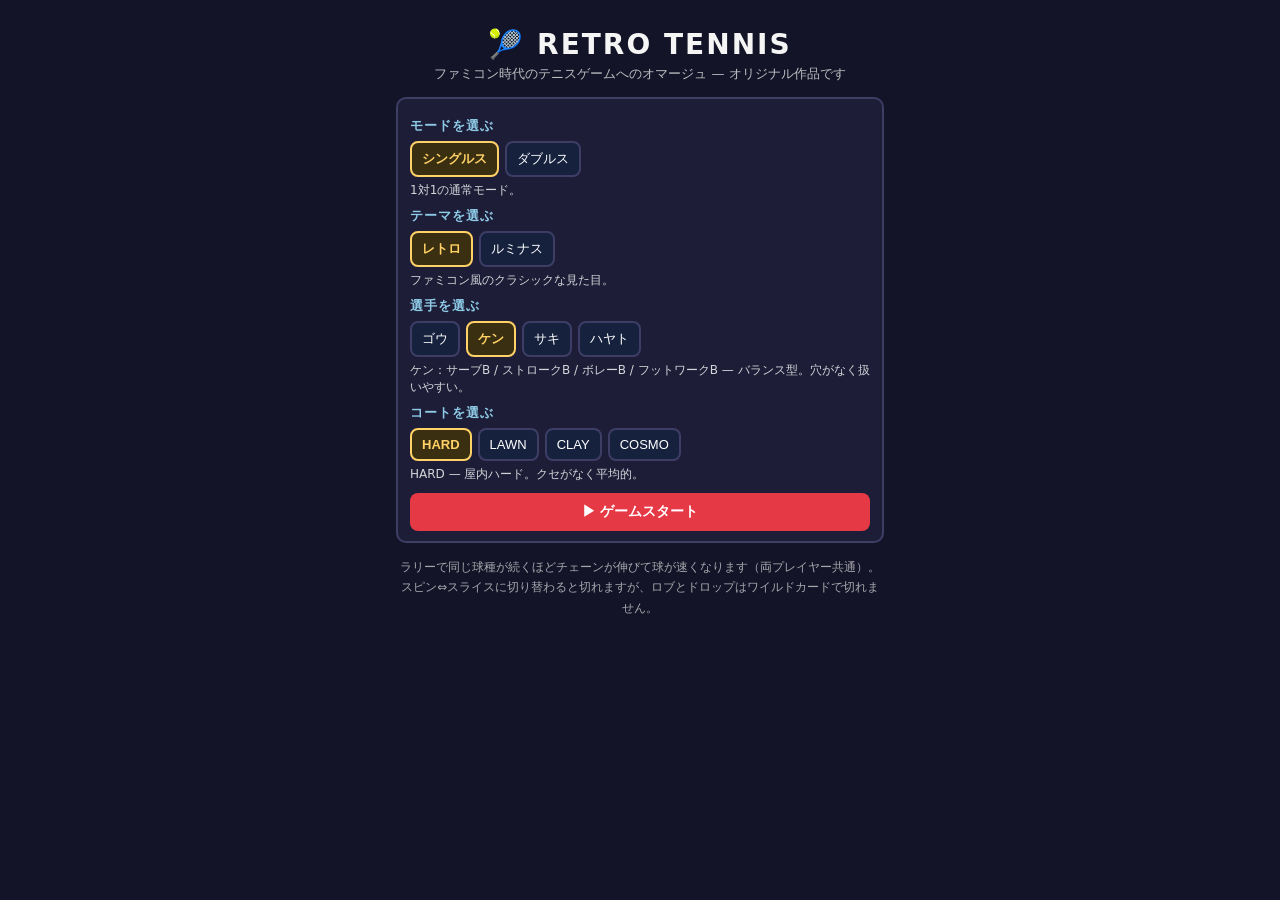
==== commit c3db400f: "Update index.html" ====
--- a/index.html
+++ b/index.html
@@ -111,6 +111,84 @@
 }
 @media (pointer: coarse), (max-width: 640px) { .touch { display: flex; } }
 
+/* ===== Luminous theme: neon colours, glow everywhere. Gameplay unchanged. ===== */
+body.neon {
+  background: radial-gradient(1200px 800px at 50% -10%, #2b1065 0%, #0b0620 55%, #05010f 100%);
+  background-size: 150% 150%;
+  animation: neonBg 14s ease-in-out infinite alternate;
+  color: #e0f2fe;
+}
+@keyframes neonBg {
+  from { background-position: 0% 0%; }
+  to { background-position: 100% 60%; }
+}
+body.neon h1 {
+  background: linear-gradient(90deg, #22d3ee, #a78bfa, #f472b6);
+  -webkit-background-clip: text; background-clip: text; color: transparent;
+  filter: drop-shadow(0 0 14px rgba(167,139,250,.45));
+}
+body.neon .sub { color: #a5b4fc; }
+body.neon .info { color: #a5f3fc; }
+body.neon .menu-note { color: #c4b5fd; }
+body.neon .scorebox {
+  background: rgba(10,6,32,.88); border: 1px solid #22d3ee; color: #e0f2fe;
+  box-shadow: 0 0 14px rgba(34,211,238,.55), inset 0 0 12px rgba(34,211,238,.15);
+}
+body.neon .scorebox strong { color: #fde047; text-shadow: 0 0 8px rgba(253,224,71,.85); }
+body.neon .message { color: #a5f3fc; text-shadow: 0 0 10px rgba(34,211,238,.85); }
+body.neon .chain {
+  color: #fff; font-size: 17px;
+  text-shadow: 0 0 6px #f59e0b, 0 0 16px #f97316, 0 0 30px #ef4444;
+}
+body.neon .chain.pop { animation: chainPop .38s ease-out; }
+@keyframes chainPop {
+  0% { transform: scale(1); }
+  35% { transform: scale(1.45) rotate(-2deg); }
+  100% { transform: scale(1); }
+}
+body.neon canvas {
+  border-color: #22d3ee;
+  box-shadow: 0 0 22px rgba(34,211,238,.5), 0 0 64px rgba(167,139,250,.28);
+}
+body.neon .btnrow button {
+  background: #12082e; color: #e0f2fe; border: 1px solid #7c3aed;
+  box-shadow: 0 0 8px rgba(124,58,237,.35);
+}
+body.neon .btnrow button.active {
+  background: linear-gradient(90deg, #0891b2, #7c3aed, #db2777); color: #fff;
+  border-color: transparent; box-shadow: 0 0 16px rgba(219,39,119,.6);
+}
+body.neon .apply {
+  background: linear-gradient(90deg, #06b6d4, #d946ef); color: #fff;
+  box-shadow: 0 0 20px rgba(217,70,239,.55);
+}
+body.neon .pause {
+  background: #12082e; border-color: #22d3ee; color: #fff;
+  box-shadow: 0 0 10px rgba(34,211,238,.5);
+}
+body.neon .back { background: #12082e; color: #a5f3fc; border: 1px solid #7c3aed; }
+body.neon .stick {
+  border-color: #22d3ee; background: rgba(8,4,24,.6);
+  box-shadow: 0 0 16px rgba(34,211,238,.45), inset 0 0 18px rgba(34,211,238,.2);
+}
+body.neon .stick-knob {
+  background: radial-gradient(circle at 35% 35%, #a5f3fc, #0891b2 60%, #155e75);
+  border-color: #a5f3fc; box-shadow: 0 0 14px rgba(34,211,238,.8);
+}
+body.neon .c-spin  { background: #a3e635; color: #1a2e05; border-color: #ecfccb; box-shadow: 0 0 18px #a3e635, 0 0 44px rgba(163,230,53,.5); }
+body.neon .c-slice { background: #f0f9ff; color: #082f49; border-color: #ffffff; box-shadow: 0 0 18px #7dd3fc, 0 0 44px rgba(125,211,252,.5); }
+body.neon .c-lob   { background: #fb923c; color: #431407; border-color: #ffedd5; box-shadow: 0 0 18px #fb923c, 0 0 44px rgba(251,146,60,.5); }
+body.neon .c-drop  { background: #38bdf8; color: #082f49; border-color: #e0f2fe; box-shadow: 0 0 18px #38bdf8, 0 0 44px rgba(56,189,248,.55); }
+
+body.neon .scorebox strong.scorepop { display: inline-block; animation: scorePop .45s ease-out; }
+@keyframes scorePop {
+  0% { transform: scale(1); }
+  40% { transform: scale(1.9); }
+  100% { transform: scale(1); }
+}
+
+body.neon canvas { background: #05010f; }
+
 </style>
 <script>
 window.addEventListener('error', function (e) {
@@ -128,6 +206,16 @@
       <p class="sub">ファミコン時代のテニスゲームへのオマージュ — オリジナル作品です</p>
 
       <section class="selectors">
+        <div>
+          <h2>モードを選ぶ</h2>
+          <div id="modeSelect" class="btnrow"></div>
+          <p id="modeInfo" class="info"></p>
+        </div>
+        <div>
+          <h2>テーマを選ぶ</h2>
+          <div id="themeSelect" class="btnrow"></div>
+          <p id="themeInfo" class="info"></p>
+        </div>
         <div>
           <h2>選手を選ぶ</h2>
           <div id="charSelect" class="btnrow"></div>
@@ -194,12 +282,27 @@
 // ---------- Characters (all original) ----------
 const STAT = { A: 3, B: 2, C: 1 };
 const CHARACTERS = [
-  { id: "gou",   name: "ゴウ",   serve: "A", stroke: "A", volley: "C", footwork: "B", racket: 0,  color: "#dc2626", cap: "#7f1d1d", desc: "パワー型。サーブとストロークが強烈、ボレーは苦手。" },
-  { id: "ken",   name: "ケン",   serve: "B", stroke: "B", volley: "B", footwork: "B", racket: 0,  color: "#2563eb", cap: "#1e3a8a", desc: "バランス型。穴がなく扱いやすい。" },
-  { id: "saki",  name: "サキ",   serve: "C", stroke: "B", volley: "B", footwork: "B", racket: 10, color: "#db2777", cap: "#831843", desc: "大きなラケットで当たりやすい、初心者向け。サーブは控えめ。" },
-  { id: "hayato",name: "ハヤト", serve: "C", stroke: "B", volley: "A", footwork: "A", racket: 0,  color: "#16a34a", cap: "#14532d", desc: "俊足＋ボレーの達人。ネットプレーで攻める。" },
+  { id: "gou",   name: "ゴウ",   serve: "A", stroke: "A", volley: "C", footwork: "B", racket: 0,  color: "#dc2626", cap: "#7f1d1d", skin: "#f2c894", hair: "cap", desc: "パワー型。サーブとストロークが強烈、ボレーは苦手。" },
+  { id: "ken",   name: "ケン",   serve: "B", stroke: "B", volley: "B", footwork: "B", racket: 0,  color: "#2563eb", cap: "#1e3a8a", skin: "#ffd9b3", hair: "cap", desc: "バランス型。穴がなく扱いやすい。" },
+  { id: "saki",  name: "サキ",   serve: "C", stroke: "B", volley: "B", footwork: "B", racket: 10, color: "#db2777", cap: "#9d2449", skin: "#ffe3c7", hair: "ponytail", desc: "大きなラケットで当たりやすい、初心者向け。サーブは控えめ。" },
+  { id: "hayato",name: "ハヤト", serve: "C", stroke: "B", volley: "A", footwork: "A", racket: 0,  color: "#16a34a", cap: "#14532d", skin: "#eab883", hair: "band", band: "#facc15", desc: "俊足＋ボレーの達人。ネットプレーで攻める。" },
 ];
 let selectedChar = CHARACTERS[1];
+let selectedCharIdx = 1;
+// Game mode: "singles" (1v1) or "doubles" (you + AI partner vs a CPU pair).
+const MODES = [
+  { id: "singles", name: "シングルス", desc: "1対1の通常モード。" },
+  { id: "doubles", name: "ダブルス", desc: "AIパートナーと組んで2対2。コートが広く（アレー内も有効）、サーブは4人ローテーション。" },
+];
+let mode = "singles";
+// Visual theme: "retro" (classic) or "neon" (Luminous). Theme changes
+// only how things look — controls, rules and physics are identical.
+const THEMES = [
+  { id: "retro", name: "レトロ", desc: "ファミコン風のクラシックな見た目。" },
+  { id: "neon", name: "ルミナス", desc: "ネオンカラーでド派手に光る見た目。チェーン表示も大きく弾けます。操作・ルールは同じ。" },
+];
+let theme = "retro";
+function applyTheme() { document.body.classList.toggle("neon", theme === "neon"); }
 
 // ---------- Courts (all original settings, inspired by era conventions) ----------
 const COURTS = {
@@ -231,7 +334,9 @@
   document.getElementById("courtInfo").textContent = `${court.name} — ${court.desc}`;
   document.getElementById("playerName").textContent = c.name;
 }
-buildSelect("charSelect", CHARACTERS, c => c.name, c => { selectedChar = c; applyChar(); refreshInfo(); }, 1);
+buildSelect("charSelect", CHARACTERS, c => c.name, c => { selectedChar = c; selectedCharIdx = CHARACTERS.indexOf(c); applyChar(); refreshInfo(); }, 1);
+buildSelect("modeSelect", MODES, m => m.name, m => { mode = m.id; document.getElementById("modeInfo").textContent = m.desc; }, 0);
+buildSelect("themeSelect", THEMES, t => t.name, t => { theme = t.id; applyTheme(); document.getElementById("themeInfo").textContent = t.desc; }, 0);
 buildSelect("courtSelect", Object.values(COURTS), c => c.name, c => { court = c; refreshInfo(); }, 0);
 // ---------- Screens: menu (player/court select) -> game ----------
 let appScreen = "menu";
@@ -264,14 +369,17 @@
   const e = courtEdge(y); const inset = lerp(18, 28, e.t);
   return { left: e.left + inset, right: e.right - inset };
 }
+// Doubles plays to the outer (doubles) lines: the alleys are in.
+function doublesBounds(y) { const e = courtEdge(y); return { left: e.left, right: e.right }; }
+function activeBounds(y) { return mode === "doubles" ? doublesBounds(y) : singlesBounds(y); }
 // Keep every aimed shot inside the (narrower-at-the-far-end) court.
 function clampTargetX(x, y) {
-  const b = singlesBounds(y);
+  const b = activeBounds(y);
   return Math.max(b.left + 14, Math.min(b.right - 14, x));
 }
 function inCourt(x, y) {
   if (y < 66 || y > 494) return false;
-  const b = singlesBounds(y);
+  const b = activeBounds(y);
   return x >= b.left - 4 && x <= b.right + 4;
 }
 function inServiceBox(x, y, forPlayerServe) {
@@ -280,7 +388,7 @@
   // which on screen is top-LEFT for the bottom player and bottom-RIGHT for the top CPU.
   if (forPlayerServe) { if (y < 169 || y > NET_Y) return false; }
   else { if (y < NET_Y || y > 391) return false; }
-  const b = singlesBounds(y); const mid = (b.left + b.right) / 2;
+  const b = activeBounds(y); const mid = (b.left + b.right) / 2;
   const deuce = (rawPoints[0] + rawPoints[1]) % 2 === 0;
   if (forPlayerServe) return deuce ? (x >= b.left - 4 && x <= mid + 4) : (x >= mid - 4 && x <= b.right + 4);
   return deuce ? (x >= mid - 4 && x <= b.right + 4) : (x >= b.left - 4 && x <= mid + 4);
@@ -381,17 +489,70 @@
 })();
 
 // ---------- Entities ----------
-const player = { x: 240, y: 440, speed: 4.9, swing: 0, swingBuffer: 0, moving: false, anim: 0, color: "#2563eb", cap: "#1e3a8a" };
-const cpu    = { x: 240, y: 120, speed: 2.45, swing: 0, moving: false, anim: 0, color: "#f59e0b", cap: "#78350f" };
+const player = { x: 240, y: 440, speed: 4.9, swing: 0, swingBuffer: 0, moving: false, anim: 0, color: "#2563eb", cap: "#1e3a8a", skin: "#ffd9b3", hair: "cap", band: "#facc15" };
+const cpu    = { x: 240, y: 120, speed: 2.45, swing: 0, moving: false, anim: 0, color: "#f59e0b", cap: "#78350f", skin: "#ffd9b3", hair: "cap", band: "#facc15" };
+// Doubles-only entities: your AI partner and the second CPU.
+const partner = { x: 175, y: 348, speed: 3.4, swing: 0, moving: false, anim: 0, color: "#db2777", cap: "#9d2449", skin: "#ffe3c7", hair: "ponytail", band: "#facc15", homeX: 175, homeY: 348 };
+const cpu2    = { x: 305, y: 212, speed: 2.45, swing: 0, moving: false, anim: 0, color: "#2563eb", cap: "#1e3a8a", skin: "#ffd9b3", hair: "cap", band: "#facc15", homeX: 305, homeY: 212 };
+let partnerChar = CHARACTERS[2];
+// Doubles serve rotation: within each team the two members alternate games.
+let serveIdx = { player: 0, cpu: 0 };
+function teamOf(side) { return side === "player" ? [player, partner] : [cpu, cpu2]; }
+function serverEntity() {
+  if (mode !== "doubles") return server === "player" ? player : cpu;
+  return teamOf(server)[serveIdx[server]];
+}
+function receiverEntity() {
+  const o = server === "player" ? "cpu" : "player";
+  if (mode !== "doubles") return o === "player" ? player : cpu;
+  return teamOf(o)[serveIdx[o]];
+}
+function applyDoublesLooks() {
+  partnerChar = CHARACTERS[(selectedCharIdx + 1) % CHARACTERS.length];
+  const c2 = CHARACTERS[(selectedCharIdx + 2) % CHARACTERS.length];
+  partner.color = partnerChar.color; partner.cap = partnerChar.cap; partner.skin = partnerChar.skin; partner.hair = partnerChar.hair; partner.band = partnerChar.band;
+  partner.speed = 2.9 + STAT[partnerChar.footwork] * 0.3;
+  cpu2.color = c2.color; cpu2.cap = c2.cap; cpu2.skin = c2.skin; cpu2.hair = c2.hair; cpu2.band = c2.band;
+}
 const ball   = { x: 240, y: 430, vx: 0, vy: 0, z: 6, vz: 0, bounces: 0, lastHitter: null, serveFlight: false, dead: true, spin: "flat", type: "top", gravity: 0.4, trail: [], landX: null, landY: null };
 function ballColor() {
   return ball.type === "slice" ? "#f8fafc" : ball.type === "lob" ? "#fdba74" : ball.type === "drop" ? "#7dd3fc" : "#d9f99d";
 }
 let frameCount = 0;
 let particles = [], floaters = [];
+let bigFx = null; // Luminous theme: the big "N CHAIN!" centre-screen effect
+let rings = [], flashFx = null; // Luminous: impact shockwaves + edge flash
+let ghostTrails = []; // Luminous: the previous shot's ribbon, lingering and fading
+const IMPACT_COLORS = { top: "#a3e635", slice: "#e0f2fe", lob: "#fdba74", drop: "#38bdf8" };
+function spawnImpact(x, y, color, big) {
+  if (theme !== "neon") return;
+  rings.push({ x, y, t: 0, color, big: !!big });
+  rings.push({ x, y, t: -7, color, big: !!big }); // second, delayed shockwave
+  const n = big ? 26 : 14;
+  for (let i = 0; i < n; i++) particles.push({ x, y, vx: (Math.random() - .5) * 6.5, vy: (Math.random() - .5) * 6.5, life: 16 + Math.random() * 12, color, g: 0.05 });
+}
+function spawnFlash(color) { if (theme === "neon") flashFx = { color, t: 0 }; }
+// Rally heat (Luminous theme): the chain count drives how wild the visuals
+// get. Calm rallies stay stylish; hot rallies flood the screen with neon.
+function heatTier() {
+  const c = rallyChain.count;
+  return c >= 8 ? 3 : c >= 5 ? 2 : c >= 2 ? 1 : 0;
+}
+function heatColor(tier, pr) {
+  if (tier === 0) return "#22d3ee";
+  if (tier === 1) return lerpColor("#22d3ee", "#a78bfa", pr);
+  if (tier === 2) return lerpColor("#a78bfa", "#f472b6", pr);
+  return `hsl(${(frameCount * 3 + pr * 170) % 360} 100% 66%)`;
+}
+function lerpColor(a, b, t) {
+  const pa = [1, 3, 5].map(i => parseInt(a.substr(i, 2), 16));
+  const pb = [1, 3, 5].map(i => parseInt(b.substr(i, 2), 16));
+  return `rgb(${pa.map((v, i) => Math.round(v + (pb[i] - v) * t)).join(",")})`;
+}
 
 function applyChar() {
   player.color = selectedChar.color; player.cap = selectedChar.cap;
+  player.skin = selectedChar.skin; player.hair = selectedChar.hair; player.band = selectedChar.band;
   player.speed = 4.6 + STAT[selectedChar.footwork] * 0.5;
 }
 
@@ -416,6 +577,9 @@
   chainEl.textContent = rallyChain.count >= 2
     ? "🔥 " + (SHOT_LABELS[rallyChain.type] || "") + "チェーン x" + rallyChain.count + "（球速 +" + Math.round((chainMultiplier() - 1) * 100) + "%）"
     : "";
+  if (theme === "neon" && rallyChain.count >= 2) {
+    chainEl.classList.remove("pop"); void chainEl.offsetWidth; chainEl.classList.add("pop");
+  }
 }
 function resetChain() { rallyChain.type = null; rallyChain.count = 0; updateChainUI(); }
 function setMessage(t) { msgEl.textContent = t; }
@@ -427,6 +591,12 @@
 function updateScoreboard() {
   document.getElementById("playerGames").textContent = games[0];
   document.getElementById("cpuGames").textContent = games[1];
+  if (theme === "neon") {
+    ["playerGames", "cpuGames"].forEach(id => {
+      const el = document.getElementById(id);
+      el.classList.remove("scorepop"); void el.offsetWidth; el.classList.add("scorepop");
+    });
+  }
   document.getElementById("playerPoints").textContent = displayPoints(0);
   document.getElementById("cpuPoints").textContent = displayPoints(1);
 }
@@ -434,6 +604,7 @@
 
 // ---------- Flow ----------
 function resetPositions() {
+  if (mode === "doubles") { resetPositionsDoubles(); return; }
   const deuce = (rawPoints[0] + rawPoints[1]) % 2 === 0;
   if (server === "player") { player.x = deuce ? 268 : 212; cpu.x = deuce ? 196 : 284; }
   else { cpu.x = deuce ? 212 : 268; player.x = deuce ? 284 : 196; }
@@ -444,24 +615,51 @@
   if (server === "player") { ball.x = player.x + 10; ball.y = player.y - 6; ball.z = 8; }
   else { ball.x = cpu.x - 10; ball.y = cpu.y + 6; ball.z = 8; }
 }
+function resetPositionsDoubles() {
+  const deuce = (rawPoints[0] + rawPoints[1]) % 2 === 0;
+  const S = serverEntity(), R = receiverEntity();
+  const sTeam = teamOf(server), rTeam = teamOf(server === "player" ? "cpu" : "player");
+  const sMate = sTeam[0] === S ? sTeam[1] : sTeam[0];
+  const rMate = rTeam[0] === R ? rTeam[1] : rTeam[0];
+  S.x = server === "player" ? (deuce ? 268 : 212) : (deuce ? 212 : 268);
+  S.y = server === "player" ? 445 : 115;
+  R.x = server === "player" ? (deuce ? 196 : 284) : (deuce ? 284 : 196);
+  R.y = server === "player" ? 115 : 445;
+  sMate.x = deuce ? 168 : 312;
+  sMate.y = server === "player" ? NET_Y + 55 : NET_Y - 55;
+  rMate.x = deuce ? 312 : 168;
+  rMate.y = server === "player" ? 185 : 375;
+  player.homeX = 305; player.homeY = 445; partner.homeX = 175; partner.homeY = 348;
+  cpu.homeX = 175; cpu.homeY = 118; cpu2.homeX = 305; cpu2.homeY = 212;
+  resetChain();
+  ball.vx = ball.vy = ball.vz = 0; ball.bounces = 0; ball.dead = true;
+  ball.lastHitter = null; ball.serveFlight = false; ball.trail = [];
+  if (server === "player") { ball.x = S.x + 10; ball.y = S.y - 6; ball.z = 8; }
+  else { ball.x = S.x - 10; ball.y = S.y + 6; ball.z = 8; }
+}
 function resetMatch() {
   rawPoints = [0, 0]; games = [0, 0]; server = "player"; faults = 0; pendingSecondServe = false; pendingLet = false;
+  serveIdx = { player: 0, cpu: 0 }; applyDoublesLooks();
   state = "serve"; resetPositions(); updateScoreboard();
   setMessage(`${selectedChar.name}で ${court.name} コート — SPACE/Aボタンでサーブ！`);
 }
 function startServe() {
   state = "serve"; faults = 0; pendingSecondServe = false; pendingLet = false; resetPositions();
-  setMessage(server === "player" ? "サーブ — Aボタン: 速いサーブ / Bボタン: 安全なスライスサーブ" : "CPU のサーブ…");
+  setMessage(server === "player"
+    ? (mode === "doubles" && serverEntity() !== player ? "パートナーのサーブ…" : "サーブ — Aボタン: 速いサーブ / Bボタン: 安全なスライスサーブ")
+    : "CPU のサーブ…");
   cpuServeTimer = 70; updateScoreboard();
 }
 function secondServe() {
   pendingSecondServe = false; state = "serve"; resetPositions();
   cpuServeTimer = 65;
-  setMessage(server === "player" ? "セカンドサーブ — 外すと失点、慎重に" : "CPU セカンドサーブ…");
+  setMessage(server === "player"
+    ? (mode === "doubles" && serverEntity() !== player ? "パートナーのセカンドサーブ…" : "セカンドサーブ — 外すと失点、慎重に")
+    : "CPU セカンドサーブ…");
 }
 function onSwing(shot) {
   queuedShot = shot;
-  if (state === "serve" && server === "player") { doServe("player", shot); return; }
+  if (state === "serve" && serverEntity() === player) { doServe("player", shot); return; }
   if (state !== "rally") return;
   player.swing = 10;
   player.swingBuffer = 14; // swing stays "live" for a few frames, so early presses still connect
@@ -469,13 +667,19 @@
 }
 function doServe(who, shot = "top") {
   const isPlayer = who === "player";
-  const from = isPlayer ? player : cpu; from.swing = 10;
+  const from = serverEntity(); from.swing = 10;
   const second = faults >= 1;
   // 2nd serve (or B button) = slice serve: slower but safer arc.
   const safe = second || shot === "slice";
   let tx;
-  if (isPlayer) {
-    const b = singlesBounds(190), mid = (b.left + b.right) / 2;
+  if (isPlayer && from === partner) {
+    // AI partner serve: aim inside the correct box with some spread.
+    const b = activeBounds(190), mid = (b.left + b.right) / 2;
+    const rightBox = (rawPoints[0] + rawPoints[1]) % 2 === 0;
+    tx = mid + (rightBox ? -1 : 1) * (16 + Math.random() * 34);
+    tx = rightBox ? Math.max(b.left + 14, Math.min(mid - 8, tx)) : Math.max(mid + 8, Math.min(b.right - 14, tx));
+  } else if (isPlayer) {
+    const b = activeBounds(190), mid = (b.left + b.right) / 2;
     const rightBox = (rawPoints[0] + rawPoints[1]) % 2 === 0;
     tx = mid + (rightBox ? -52 : 52);
     if (aimLeft()) tx -= 34;
@@ -490,15 +694,22 @@
   const ty = isPlayer ? 178 + Math.random() * 40 : 335 + Math.random() * 38;
   ball.x = from.x; ball.y = from.y; ball.z = 10; ball.dead = false;
   ball.lastHitter = who; ball.serveFlight = true;
-  const serveStat = isPlayer ? STAT[selectedChar.serve] : 2;
+  const serveStat = from === player ? STAT[selectedChar.serve] : from === partner ? STAT[partnerChar.serve] : 2;
   const power = safe ? 0 : serveStat;
   launchBall(tx, ty, safe ? "slice" : "flat", power, safe ? "slice" : "top");
+  spawnImpact(from.x, from.y - 12, "#fde047", false);
   state = "rally"; beep(isPlayer ? 260 : 220);
   const kmh = Math.round(94 + serveStat * 12 + (safe ? -22 : Math.random() * 8));
   if (!safe) floater(kmh + " km/h!", from.x, from.y - 34, "#fff");
   setMessage(second ? "" : "");
 }
+let ballSeq = 0;
 function launchBall(tx, ty, shot, power = 0, ballType) {
+  if (theme === "neon" && ball.trail.length > 8) {
+    ghostTrails.push({ pts: ball.trail.slice(), t: 0, color: ballColor() });
+    if (ghostTrails.length > 3) ghostTrails.shift();
+  }
+  ballSeq++;
   ball.type = ballType || (shot === "flat" ? "top" : shot);
   const dx = tx - ball.x, dy = ty - ball.y;
   const dist = Math.hypot(dx, dy) || 1;
@@ -547,8 +758,9 @@
   if (ball.dead || ball.lastHitter === who) return;
   if (ball.serveFlight) return; // a serve must bounce before anyone may hit it
   const isPlayer = who === "player";
+  const isHuman = p === player;
   const d = Math.hypot(ball.x - p.x, ball.y - p.y);
-  const range = (isPlayer ? 60 : 46) + (isPlayer ? selectedChar.racket : 0);
+  const range = (isHuman ? 60 : 46) + (isHuman ? selectedChar.racket : 0);
   const toward = isPlayer ? ball.vy > -1.2 : ball.vy < 1.2;
   if (d > range || ball.z > 70 || !toward) return;
 
@@ -558,7 +770,8 @@
   if (ball.bounces === 0 && ball.z > 36 && shot === "top") type = "smash";
   else if (ball.bounces === 0 && nearNet) type = (shot === "lob" || shot === "drop") ? shot : "volley";
 
-  const opp = isPlayer ? cpu : player;
+  const opps = isPlayer ? (mode === "doubles" ? [cpu, cpu2] : [cpu]) : (mode === "doubles" ? [player, partner] : [player]);
+  const oppX = opps.reduce((a, o) => a + o.x, 0) / opps.length;
   let targetY, power = 0;
   if (type === "smash") { targetY = isPlayer ? 88 + Math.random() * 40 : 462 + Math.random() * 22; }
   else if (type === "lob") { targetY = isPlayer ? 82 + Math.random() * 26 : 470 + Math.random() * 16; }
@@ -567,19 +780,38 @@
   else { targetY = isPlayer ? 95 + Math.random() * 55 : 450 + Math.random() * 32; }
 
   let targetX;
-  const left = isPlayer && aimLeft();
-  const right = isPlayer && aimRight();
-  if (left) targetX = singlesBounds(targetY).left + 22;
-  else if (right) targetX = singlesBounds(targetY).right - 22;
-  else targetX = opp.x < 240 ? 325 + Math.random() * 55 : 100 + Math.random() * 55;
-  targetX = clampTargetX(targetX, targetY);
-
-  if (isPlayer) {
-    power = type === "volley" ? STAT[selectedChar.volley] : STAT[selectedChar.stroke];
+  const left = isHuman && aimLeft();
+  const right = isHuman && aimRight();
+  if (left) targetX = activeBounds(targetY).left + 22;
+  else if (right) targetX = activeBounds(targetY).right - 22;
+  else if (isHuman) targetX = oppX < 240 ? 325 + Math.random() * 55 : 100 + Math.random() * 55;
+  else {
+    // AI aims at the open court: whichever side zone is farther from BOTH
+    // opponents, so a camper on one side gets punished on the other.
+    const dL = Math.min(...opps.map(o => Math.abs(o.x - 128)));
+    const dR = Math.min(...opps.map(o => Math.abs(o.x - 352)));
+    targetX = dL >= dR ? 100 + Math.random() * 55 : 325 + Math.random() * 55;
+  }
+  let mishit = false;
+  if (!isHuman) {
+    // AI execution errors: even a comfortable ball sometimes goes long or
+    // wide, and a stretched one (d > 18) errs more often. Without this,
+    // AI-vs-AI rallies literally never end.
+    const er = Math.random();
+    if (er < 0.04) { mishit = true; targetY += isPlayer ? -(50 + Math.random() * 40) : (50 + Math.random() * 40); }
+    else if (er < 0.07) { mishit = true; targetX += (targetX < 240 ? -1 : 1) * 46; }
+    else if (d > 18 && Math.random() < 0.16) { mishit = true; targetY += isPlayer ? -48 : 48; }
+  }
+  targetX = mishit ? targetX : clampTargetX(targetX, targetY);
+
+  const hitterChar = p === player ? selectedChar : p === partner ? partnerChar : null;
+  if (hitterChar) {
+    power = type === "volley" ? STAT[hitterChar.volley] : STAT[hitterChar.stroke];
     if (type === "smash") floater("SMASH!", p.x, p.y - 36, "#ff5964");
     else if (type === "volley") floater("VOLLEY!", p.x, p.y - 36, "#8ecae6");
     else if (type === "top" && d < 26 && ball.z > 4 && ball.z < 30) { power += 1.5; floater("TOPSPIN!", p.x, p.y - 36); }
   }
+  const prevChainCount = rallyChain.count, prevChainType = rallyChain.type, prevTier = heatTier();
   // Chain bookkeeping. The chain tracks the BALL type (topspin/slice/lob chosen
   // with the buttons). Strokes are judged by that type: same type grows the
   // chain, a different type resets it. Volleys and smashes are "wildcards":
@@ -596,11 +828,33 @@
     // Spin <-> slice switch: the chain breaks and a new one starts.
     rallyChain.type = type; rallyChain.count = 1;
   }
+  spawnImpact(ball.x, ball.y - ball.z, IMPACT_COLORS[shot] || "#ffffff", type === "smash");
+  // Luminous theme: celebrate chain growth with a big pop + sparks, and
+  // flash a break when a long chain gets cut.
+  if (theme === "neon") {
+    if (heatTier() > prevTier) spawnFlash(heatColor(heatTier(), 0.6));
+    if (rallyChain.count > prevChainCount && rallyChain.count >= 2) {
+      const col = rallyChain.type === "slice" ? "#7dd3fc" : "#a3e635";
+      bigFx = { text: rallyChain.count + " CHAIN!", color: col, t: 0, size: 46 };
+      for (let i = 0; i < 14; i++) particles.push({ x: ball.x, y: ball.y - ball.z, vx: (Math.random() - .5) * 4.6, vy: (Math.random() - .5) * 4.6, life: 20 + Math.random() * 10, color: col });
+    } else if (prevChainCount >= 3 && rallyChain.type !== prevChainType) {
+      bigFx = { text: "CHAIN BREAK", color: "#fb7185", t: 0, size: 30 };
+    }
+  }
   ball.lastHitter = who; ball.serveFlight = false;
   launchBall(targetX, targetY, type, power, shot);
   updateChainUI();
   if (rallyChain.count >= 3 && type !== "lob" && type !== "drop") floater("CHAIN x" + rallyChain.count + "!", p.x, p.y - 52, "#fb923c");
   beep(type === "smash" ? 460 : type === "slice" ? 200 : 300);
+}
+function spawnScoreFx(winner, isMatchEnd) {
+  if (theme !== "neon") return;
+  spawnFlash(winner === "player" ? "#a3e635" : "#fb7185");
+  const wEnt = winner === "player" ? player : cpu;
+  spawnImpact(wEnt.x, wEnt.y - 14, winner === "player" ? "#a3e635" : "#fb7185", true);
+  bigFx = isMatchEnd
+    ? { text: "GAME SET!", sub: winner === "player" ? "あなたの勝ち！" : "CPUの勝ち…", color: winner === "player" ? "#fde047" : "#fb7185", t: 0, size: 46, y: 168 }
+    : { text: winner === "player" ? "POINT!" : "LOST", sub: games[0] + " - " + games[1] + "（" + displayPoints(0) + " - " + displayPoints(1) + "）", color: winner === "player" ? "#a3e635" : "#fb7185", t: 0, size: 44, y: 168 };
 }
 function awardPoint(winner, reason) {
   if (state !== "rally" && state !== "serve") return;
@@ -612,13 +866,15 @@
   if ((p >= 4 || c >= 4) && Math.abs(p - c) >= 2) {
     const gw = p > c ? 0 : 1;
     games[gw]++; rawPoints = [0, 0];
+    if (mode === "doubles") serveIdx[server] ^= 1; // next time this team serves, the partner serves
     server = server === "player" ? "cpu" : "player";
     if (games[gw] >= WIN_GAMES) {
       setMessage((gw === 0 ? "🏆 ゲームセット！あなたの勝ち！" : "ゲームセット。CPUの勝ち…") + " Rで再戦");
-      state = "matchEnd"; updateScoreboard(); return;
+      state = "matchEnd"; spawnScoreFx(gw === 0 ? "player" : "cpu", true); updateScoreboard(); return;
     }
     setMessage((gw === 0 ? "ゲーム！あなたが取りました" : "ゲーム。CPUが取りました") + " — サーブ交代");
   }
+  spawnScoreFx(winner, false);
   updateScoreboard();
 }
 function handleBounce() {
@@ -641,9 +897,9 @@
 // DT normalises game speed to 60fps units, so 120Hz phone screens
 // no longer run the whole game at double speed in real time.
 let DT = 1, lastFrameTime = 0;
-function cpuChooseShot() {
+function cpuChooseShot(p = cpu) {
   if (ball.z > 38 && Math.random() < 0.6) return "top"; // becomes a smash (wildcard, keeps the chain)
-  if (cpu.y > 195 && Math.random() < 0.25) return "drop"; // close to the net: drop it short (wildcard)
+  if (p.y > 195 && p.y < NET_Y && Math.random() < 0.25) return "drop"; // close to the net: drop it short (wildcard)
   const r = Math.random();
   if (rallyChain.type) {
     if (r < 0.72) return rallyChain.type;                            // keep the same-type rally going
@@ -651,6 +907,71 @@
     return rallyChain.type === "top" ? "slice" : "top";              // occasionally break it on purpose
   }
   return r < 0.6 ? "top" : r < 0.9 ? "slice" : "lob";
+}
+// Doubles AI: the two members of a team split the work. Whoever is closer
+// to the predicted landing chases the ball; the other covers the formation
+// (net if the chaser is pulled deep, back if the chaser is at the net).
+function updateAI(p) {
+  const side = p === partner ? "player" : "cpu";
+  const mate = p === partner ? player : p === cpu ? cpu2 : cpu;
+  const yMin = side === "player" ? NET_Y + 22 : 58;
+  const yMax = side === "player" ? 512 : NET_Y - 22;
+  let tx = p.homeX, ty = p.homeY, chase = false;
+  const incoming = ball.lastHitter !== null && ball.lastHitter !== side;
+  const toOurSide = side === "player" ? ball.vy > 0.5 : ball.vy < -0.5;
+  // Let it go: a ball predicted to land well out is not chased. (Without
+  // this, AI dutifully runs out of court and saves every error ball.)
+  let chaseable = true;
+  if (ball.landX !== null) {
+    const b = activeBounds(ball.landY);
+    chaseable = ball.landX > b.left - 16 && ball.landX < b.right + 16 && ball.landY > 58 && ball.landY < 502;
+  }
+  if (incoming && toOurSide && chaseable) {
+    if (p.jitterFor !== ballSeq) {
+      p.jitterFor = ballSeq;
+      p.jitterX = (Math.random() - 0.5) * 34;
+      p.jitterY = (Math.random() - 0.5) * 22;
+    }
+    const gx = ball.bounces > 0 ? ball.x : (ball.landX !== null ? ball.landX + p.jitterX : ball.x);
+    const gy = ball.bounces > 0 ? ball.y : (ball.landY !== null ? ball.landY + p.jitterY : ball.y);
+    const myD = Math.hypot(gx - p.x, gy - p.y);
+    const mateD = Math.hypot(gx - mate.x, gy - mate.y);
+    const bias = p === partner ? -6 : 6; // your partner defers to you a little
+    // Reaction: until the ball crosses the net, only drift toward the
+    // landing side. A full sprint starts once it is actually coming over,
+    // so deep or short balls can genuinely beat the chaser.
+    const crossed = side === "player" ? ball.y > NET_Y - 30 : ball.y < NET_Y + 30;
+    if (myD <= mateD + bias) {
+      if (crossed) { tx = gx; ty = gy; chase = true; }
+      else { tx = p.homeX + (gx - p.homeX) * 0.3; ty = p.homeY; }
+    }
+    else {
+      const mateDeep = side === "player" ? gy > 360 : gy < 200;
+      tx = 240 + (gx - 240) * 0.35;
+      ty = mateDeep ? (side === "player" ? NET_Y + 58 : NET_Y - 58) : (side === "player" ? 432 : 128);
+    }
+  }
+  const dx = tx - p.x, dy = ty - p.y;
+  const dd = Math.hypot(dx, dy) || 1;
+  p.moving = dd > 6;
+  if (p.moving) {
+    p.anim += DT;
+    const sp = p.speed * (chase ? 1 : 0.75);
+    p.x += dx / dd * sp * DT; p.y += dy / dd * sp * DT;
+  }
+  p.x = Math.max(18, Math.min(W - 18, p.x));
+  p.y = Math.max(yMin, Math.min(yMax, p.y));
+  if (chase) {
+    const bd = Math.hypot(ball.x - p.x, ball.y - p.y);
+    if (bd < 42 && ball.z < 52 && ball.lastHitter !== side && frameCount >= (p.holdUntil || 0)) {
+      // Late and stretched after the bounce: sometimes the ball just gets past.
+      if (ball.bounces >= 1 && bd > 22 && Math.random() < 0.4) p.holdUntil = frameCount + 14;
+      else {
+        p.swing = 10;
+        if (!(bd > 30 && Math.random() < 0.35)) tryHit(p, side, cpuChooseShot(p));
+      }
+    }
+  }
 }
 function update() {
   let mx = 0, my = 0;
@@ -665,18 +986,26 @@
   if (player.swing > 0) player.swing -= DT;
   if (player.swingBuffer > 0) player.swingBuffer -= DT;
   if (cpu.swing > 0) cpu.swing -= DT;
-  particles = particles.filter(pt => (pt.life -= DT) > 0 && (pt.x += pt.vx * DT, pt.y += pt.vy * DT, true));
+  if (partner.swing > 0) partner.swing -= DT;
+  if (cpu2.swing > 0) cpu2.swing -= DT;
+  particles = particles.filter(pt => (pt.life -= DT) > 0 && (pt.x += pt.vx * DT, pt.vy += (pt.g || 0) * DT, pt.y += pt.vy * DT, true));
   floaters = floaters.filter(f => (f.life -= DT) > 0 && (f.y -= 0.5 * DT, true));
 
   if (state === "serve") {
-    if (server === "player") { ball.x = player.x + 10; ball.y = player.y - 6; }
-    else { cpuServeTimer -= DT; ball.x = cpu.x - 10; ball.y = cpu.y + 6; if (cpuServeTimer <= 0) doServe("cpu", Math.random() < 0.3 ? "slice" : "top"); }
+    const se = serverEntity();
+    if (se === player) { ball.x = player.x + 10; ball.y = player.y - 6; }
+    else {
+      cpuServeTimer -= DT;
+      ball.x = se.x + (server === "player" ? 10 : -10); ball.y = se.y + (server === "player" ? -6 : 6);
+      if (cpuServeTimer <= 0) doServe(server, Math.random() < 0.3 ? "slice" : "top");
+    }
   }
 
   if (state === "rally" && !ball.dead) {
     // Buffered swing: connect automatically the moment the ball comes into range.
     if (player.swingBuffer > 0 && ball.lastHitter !== "player") tryHit(player, "player", queuedShot);
-    if (ball.vy < 0 || ball.y < NET_Y) {
+    if (mode === "doubles") { updateAI(cpu); updateAI(cpu2); updateAI(partner); }
+    else if (ball.vy < 0 || ball.y < NET_Y) {
       const dx = ball.x - cpu.x, dy = Math.max(78, ball.y - 8) - cpu.y;
       const dd = Math.hypot(dx, dy) || 1;
       cpu.moving = dd > 6; if (cpu.moving) cpu.anim += DT;
@@ -689,7 +1018,14 @@
     } else { cpu.moving = false; cpu.x += (240 - cpu.x) * 0.03 * DT; cpu.y += (118 - cpu.y) * 0.03 * DT; }
 
     ball.trail.push({ x: ball.x, y: ball.y - ball.z });
-    if (ball.trail.length > 7) ball.trail.shift();
+    if (ball.trail.length > 90) ball.trail.shift();
+    if (theme === "neon" && heatTier() === 3 && frameCount % 5 === 0) {
+      particles.push({ x: ball.x, y: ball.y - ball.z, vx: (Math.random() - .5) * 1.6, vy: (Math.random() - .5) * 1.6, life: 16, color: `hsl(${Math.random() * 360} 100% 70%)` });
+    }
+    if (theme === "neon" && heatTier() >= 1 && frameCount % 3 === 0 && ball.trail.length > 5) {
+      const tail = ball.trail[0];
+      particles.push({ x: tail.x, y: tail.y, vx: (Math.random() - .5) * 0.7, vy: 0.4 + Math.random() * 0.5, life: 15, color: heatColor(heatTier(), 0) });
+    }
     ball.x += ball.vx * DT; ball.y += ball.vy * DT;
     ball.z += ball.vz * DT; ball.vz -= ball.gravity * DT;
 
@@ -732,7 +1068,9 @@
     if (pointTimer <= 0) {
       if (pendingLet) {
         pendingLet = false; state = "serve"; resetPositions(); cpuServeTimer = 70;
-        setMessage(server === "player" ? "レット — もう一度サーブ" : "レット — CPUのサーブやり直し");
+        setMessage(server === "player"
+          ? (mode === "doubles" && serverEntity() !== player ? "レット — パートナーがもう一度サーブ" : "レット — もう一度サーブ")
+          : "レット — CPUのサーブやり直し");
       } else if (pendingSecondServe) secondServe(); else startServe();
     }
   }
@@ -740,21 +1078,91 @@
 
 // ---------- Draw ----------
 const stars = Array.from({ length: 70 }, (_, i) => ({ x: (i * 67) % W, y: (i * 41) % H, s: i % 3 + 1 }));
+// Neon city skyline (Luminous theme backdrop): dark towers, lit windows.
+const WIN_COLORS = ["#22d3ee", "#f472b6", "#a78bfa"];
+const skyline = Array.from({ length: 16 }, (_, i) => {
+  const hgt = 20 + ((i * 37) % 42);
+  const wins = Array.from({ length: 6 }, (_, k) => ({
+    dx: 3 + ((i * 7 + k * 11) % 20), dy: 4 + ((k * 9 + i * 3) % Math.max(6, hgt - 9)),
+    c: (i + k) % 3,
+  }));
+  return { x: (i * 61 + 13) % (W - 34), w: 24 + (i * 13) % 16, h: hgt, wins };
+});
+function hexA(hex, a) {
+  const n = parseInt(hex.slice(1), 16);
+  return `rgba(${n >> 16 & 255},${n >> 8 & 255},${n & 255},${a})`;
+}
 function drawCourt() {
-  ctx.fillStyle = court.outside; ctx.fillRect(0, 0, W, H);
-  if (court === COURTS.cosmo) { ctx.fillStyle = "#fff"; stars.forEach(s => ctx.fillRect(s.x, s.y, s.s, s.s)); }
+  const neon = theme === "neon";
+  const cOut = neon ? "#05010f" : court.outside;
+  const cIn = neon ? "#1d1550" : court.inside;
+  const cIn2 = neon ? "#291b6e" : court.inside2;
+  ctx.fillStyle = cOut; ctx.fillRect(0, 0, W, H);
+  if (court === COURTS.cosmo || neon) { ctx.fillStyle = "#fff"; stars.forEach(s => ctx.fillRect(s.x, s.y, s.s, s.s)); }
+  if (neon) {
+    const hg = ctx.createLinearGradient(0, 0, 0, 130);
+    hg.addColorStop(0, "rgba(124,58,237,.30)"); hg.addColorStop(1, "rgba(124,58,237,0)");
+    ctx.fillStyle = hg; ctx.fillRect(0, 0, W, 130);
+    skyline.forEach(b => {
+      ctx.fillStyle = "#0d0724";
+      ctx.fillRect(b.x, 76 - b.h, b.w, b.h);
+      b.wins.forEach(w => { ctx.fillStyle = WIN_COLORS[w.c]; ctx.globalAlpha = 0.5 + heatTier() * 0.14; ctx.fillRect(b.x + w.dx, 76 - b.h + w.dy, 2.4, 3.2); });
+      ctx.globalAlpha = 1;
+    });
+    [["#22d3ee", 6], ["#f472b6", W - 13]].forEach(([colr, px]) => {
+      ctx.save(); ctx.shadowColor = colr; ctx.shadowBlur = 12 + heatTier() * 5; ctx.fillStyle = colr; ctx.globalAlpha = 0.35 + heatTier() * 0.13;
+      ctx.fillRect(px, 150, 7, 190); ctx.restore(); ctx.globalAlpha = 1;
+    });
+  }
   const tl = courtEdge(70), bl = courtEdge(490);
   ctx.save();
   ctx.beginPath();
   ctx.moveTo(tl.left - 26, 70); ctx.lineTo(tl.right + 26, 70);
   ctx.lineTo(bl.right + 26, 490); ctx.lineTo(bl.left - 26, 490); ctx.closePath();
-  ctx.fillStyle = court.inside; ctx.fill(); ctx.clip();
-  if (court === COURTS.lawn) { // mowing stripes
-    ctx.fillStyle = court.inside2;
+  ctx.fillStyle = cIn; ctx.fill(); ctx.clip();
+  if (neon) {
+    const g = ctx.createLinearGradient(0, 70, 0, 490);
+    g.addColorStop(0, "#171242"); g.addColorStop(0.5, "#251a63"); g.addColorStop(1, "#2e1b70");
+    ctx.fillStyle = g; ctx.fillRect(0, 70, W, 420);
+    ctx.fillStyle = "rgba(244,114,182,.07)"; ctx.fillRect(0, 70, W, NET_Y - 70);
+    ctx.fillStyle = "rgba(34,211,238,.07)"; ctx.fillRect(0, NET_Y, W, 490 - NET_Y);
+  }
+  if (court === COURTS.lawn || neon) { // mowing stripes / neon bands
+    ctx.fillStyle = cIn2;
     for (let y = 70; y < 490; y += 84) ctx.fillRect(0, y, W, 42);
   }
+  if (neon) {
+    // Perspective grid: barely there when calm, glowing when the rally heats up.
+    const tier = heatTier();
+    const gCol = tier === 3 ? `hsl(${frameCount * 2 % 360} 100% 70%)` : ["#22d3ee", "#22d3ee", "#a78bfa", "#f472b6"][tier];
+    const pulse = tier >= 2 ? 0.02 + 0.02 * Math.sin(frameCount * 0.12) : 0;
+    ctx.strokeStyle = gCol; ctx.globalAlpha = 0.05 + tier * 0.05 + pulse; ctx.lineWidth = 1;
+    ctx.beginPath();
+    for (let y = 112; y < 490; y += 42) {
+      const e = courtEdge(y);
+      ctx.moveTo(e.left - 26, y); ctx.lineTo(e.right + 26, y);
+    }
+    [0.25, 0.5, 0.75].forEach(f => {
+      const t1 = courtEdge(70), t2 = courtEdge(490);
+      ctx.moveTo(t1.left + (t1.right - t1.left) * f, 70);
+      ctx.lineTo(t2.left + (t2.right - t2.left) * f, 490);
+    });
+    ctx.stroke();
+    ctx.globalAlpha = 1;
+  }
   ctx.restore();
-  ctx.strokeStyle = "#ffffff"; ctx.lineWidth = 3;
+  let neonLine = "#67e8f9";
+  if (neon) {
+    const tier = heatTier();
+    neonLine = tier === 3 ? `hsl(${frameCount * 2 % 360} 100% 74%)` : ["#67e8f9", "#67e8f9", "#c4b5fd", "#f9a8d4"][tier];
+    ctx.save(); ctx.shadowColor = neonLine; ctx.shadowBlur = 10 + tier * 6;
+  }
+  if (neon) {
+    const lg = ctx.createLinearGradient(0, 0, W, 0);
+    lg.addColorStop(0, "#22d3ee"); lg.addColorStop(0.5, neonLine); lg.addColorStop(1, "#f472b6");
+    ctx.strokeStyle = lg;
+  } else ctx.strokeStyle = "#ffffff";
+  ctx.lineWidth = 3;
   ctx.beginPath();
   ctx.moveTo(tl.left, 70); ctx.lineTo(tl.right, 70); ctx.lineTo(bl.right, 490); ctx.lineTo(bl.left, 490); ctx.closePath(); ctx.stroke();
   const st = singlesBounds(70), sb = singlesBounds(490);
@@ -766,53 +1174,224 @@
   ctx.moveTo(s1.left + 18, 175); ctx.lineTo(s1.right - 18, 175);
   ctx.moveTo(s2.left + 24, 385); ctx.lineTo(s2.right - 24, 385);
   ctx.moveTo(240, 175); ctx.lineTo(240, 385); ctx.stroke();
+  if (neon) ctx.restore();
   ctx.fillStyle = "rgba(0,0,0,.35)"; ctx.fillRect(28, NET_Y - 4, W - 56, 10);
-  ctx.fillStyle = "#fff"; ctx.fillRect(28, NET_Y - 6, W - 56, 4);
+  if (neon) { ctx.save(); ctx.shadowColor = "#f0abfc"; ctx.shadowBlur = 12; }
+  ctx.fillStyle = neon ? "#f0abfc" : "#fff"; ctx.fillRect(28, NET_Y - 6, W - 56, 4);
+  if (neon) {
+    ctx.restore();
+    const vg = ctx.createRadialGradient(W / 2, H / 2, H * 0.34, W / 2, H / 2, H * 0.8);
+    vg.addColorStop(0, "rgba(0,0,0,0)"); vg.addColorStop(1, "rgba(2,0,12,.52)");
+    ctx.fillStyle = vg; ctx.fillRect(0, 0, W, H);
+  }
 }
 // Chibi 3-head-tall pixel player, drawn from rectangles only.
 function drawCharacter(p, isPlayer) {
-  const s = (isPlayer ? 1.18 : 0.82); // size in px units
+  const s = isPlayer ? 1.18 : 0.82;
   const u = s * 2; // pixel unit
   const x = p.x, y = p.y;
+  const skin = p.skin || "#ffd9b3";
+  if (theme === "neon") { // soft aura behind the sprite
+    const auraCol = isPlayer ? "#22d3ee" : "#f472b6";
+    const ag = ctx.createRadialGradient(x, y - 6 * u, 0, x, y - 6 * u, 30 * s);
+    ag.addColorStop(0, hexA(auraCol, 0.20)); ag.addColorStop(1, hexA(auraCol, 0));
+    ctx.fillStyle = ag;
+    ctx.beginPath(); ctx.arc(x, y - 6 * u, 30 * s, 0, Math.PI * 2); ctx.fill();
+  }
+  if (theme === "neon") { // glowing ring: cyan for your side, pink for CPU side
+    ctx.save();
+    ctx.strokeStyle = isPlayer ? "#22d3ee" : "#f472b6";
+    ctx.shadowColor = ctx.strokeStyle; ctx.shadowBlur = 9; ctx.lineWidth = 1.6;
+    ctx.beginPath(); ctx.ellipse(x, y + 5.4 * u, 7.6 * u, 2.6 * u, 0, 0, Math.PI * 2); ctx.stroke();
+    ctx.restore();
+  }
+  // Shadow
   ctx.fillStyle = "rgba(0,0,0,.25)";
-  ctx.beginPath(); ctx.ellipse(x, y + 9 * u, 7 * u, 2.4 * u, 0, 0, Math.PI * 2); ctx.fill();
-  const run = p.moving ? Math.floor(p.anim / 5) % 2 : 0;
-  ctx.fillStyle = "#f8fafc"; // shorts / socks block
-  ctx.fillRect(x - 3 * u, y + 2 * u, 6 * u, 3 * u);
-  ctx.fillStyle = "#8d5524"; // legs, alternate while running
-  ctx.fillRect(x - 3 * u + (run ? u : 0), y + 5 * u, 2 * u, 4 * u);
-  ctx.fillRect(x + u - (run ? u : 0), y + 5 * u, 2 * u, 4 * u);
-  ctx.fillStyle = p.color; // shirt
-  ctx.fillRect(x - 4 * u, y - 4 * u, 8 * u, 6 * u);
-  ctx.fillStyle = "#ffd9b3"; // big head (3-head-tall proportion)
-  ctx.fillRect(x - 3.5 * u, y - 11 * u, 7 * u, 7 * u);
-  ctx.fillStyle = p.cap; // cap
-  ctx.fillRect(x - 3.5 * u, y - 11 * u, 7 * u, 2.2 * u);
-  ctx.fillRect(x + (isPlayer ? 1 : -8) * 0 + (isPlayer ? 2.5 * u : -5.5 * u), y - 9.4 * u, 3 * u, 1.2 * u);
-  // racket, swung up while swinging
-  const swingLift = p.swing > 0 ? -5 * u : 0;
-  const rx = x + 6 * u, ry = y - 3 * u + swingLift;
-  ctx.strokeStyle = "#e5e7eb"; ctx.lineWidth = Math.max(2, u * 0.7);
-  ctx.beginPath(); ctx.moveTo(x + 3.5 * u, y - u); ctx.lineTo(rx, ry); ctx.stroke();
-  ctx.beginPath(); ctx.ellipse(rx, ry - 2.5 * u, 2.6 * u, 3.6 * u, 0, 0, Math.PI * 2); ctx.stroke();
+  ctx.beginPath(); ctx.ellipse(x, y + 5.4 * u, 7 * u, 2.2 * u, 0, 0, Math.PI * 2); ctx.fill();
+  // Legs with a two-frame run cycle (drawn under the body sprite)
+  const run = p.moving ? Math.floor(p.anim / 5) % 2 : -1;
+  const legLen = side => (run === -1 ? 3 : (side === 0) === (run === 0) ? 3.2 : 1.8);
+  [[-4, 0], [2, 1]].forEach(([off, side]) => {
+    const len = legLen(side) * u;
+    ctx.fillStyle = skin;
+    ctx.fillRect(x + off * u, y, 2 * u, len);
+    ctx.fillStyle = "#f8fafc"; // socks
+    ctx.fillRect(x + off * u, y + len, 2 * u, 0.8 * u);
+    ctx.fillStyle = "#1f2937"; // shoes
+    ctx.fillRect(x + (off - 0.3) * u, y + len + 0.8 * u, 2.6 * u, 1.2 * u);
+  });
+  // Body sprite: 14 x 12 pixels. Front view (CPU) has a face; the player
+  // is seen from behind, so the head is all hair/cap.
+  const HEAD_FRONT = ["....CCCCCC....", "..CCCCCCCCCC..", "..CCCCCCCCCC..", "..SSSSSSSSSS..", "..SSESSSSESS..", "...SSSSSSSS..."];
+  const HEAD_BACK  = ["....CCCCCC....", "..CCCCCCCCCC..", "..CCCCCCCCCC..", "..CCCCCCCCCC..", "..CCCCCCCCCC..", "...SSSSSSSS..."];
+  const BODY = [".ATTTTTTTTTTA.", ".ATTTTTTTTTTA.", "..TTTTTTTTTT..", "..TTTTTTTTTT..", "..WWWWWWWWWW..", "..WWWWWWWWWW.."];
+  const rows = (isPlayer ? HEAD_BACK : HEAD_FRONT).concat(BODY);
+  const pal = { C: p.cap, S: skin, T: p.color, A: skin, W: "#f8fafc", E: "#1f2937" };
+  const top = y - 12 * u;
+  rows.forEach((row, ri) => {
+    for (let ci = 0; ci < row.length; ci++) {
+      const ch = row[ci];
+      if (ch === ".") continue;
+      let col = pal[ch];
+      if (ch === "C" && p.hair === "band" && ri === 2) col = p.band || "#facc15"; // headband row
+      ctx.fillStyle = col;
+      ctx.fillRect(x - 7 * u + ci * u, top + ri * u, u + 0.5, u + 0.5);
+    }
+  });
+  // Ponytail (Saki): hangs down the back, or at the side from the front
+  if (p.hair === "ponytail") {
+    ctx.fillStyle = p.cap;
+    if (isPlayer) ctx.fillRect(x - u, top + 3 * u, 2 * u, 5 * u);
+    else ctx.fillRect(x - 8 * u, top + 3 * u, 2 * u, 5 * u);
+  }
+  // Racket arm: sweeps through the swing instead of just lifting.
+  const sideSign = isPlayer ? 1 : -1;
+  let th = -0.8; // idle: racket up and out
+  if (p.swing > 0) { const q = 1 - p.swing / 8; th = -2.3 + 2.8 * q; }
+  if (!isPlayer) th = Math.PI - th; // CPU faces the other way (mirrored)
+  const sx = x + sideSign * 5.2 * u, sy = y - 4.5 * u;
+  const hx = sx + Math.cos(th) * 3.2 * u, hy = sy + Math.sin(th) * 3.2 * u;
+  ctx.strokeStyle = skin; ctx.lineWidth = 1.9 * u; ctx.lineCap = "round";
+  ctx.beginPath(); ctx.moveTo(sx, sy); ctx.lineTo(hx, hy); ctx.stroke();
+  const rx = hx + Math.cos(th) * 5.2 * u, ry = hy + Math.sin(th) * 5.2 * u;
+  if (theme === "neon") {
+    // Lightsaber (Luminous only): your side burns blue, the CPU side red.
+    // The blade always glows; swinging leaves a swoosh of afterimages.
+    const saber = isPlayer ? "#38bdf8" : "#ef4444";
+    const saberPale = isPlayer ? "#bae6fd" : "#fecaca";
+    const dx = Math.cos(th), dy = Math.sin(th);
+    const bx = hx + dx * 1.2 * u, by = hy + dy * 1.2 * u;   // blade base
+    const txp = hx + dx * 10.6 * u, typ = hy + dy * 10.6 * u; // blade tip
+    if (!p.saberTrail) p.saberTrail = [];
+    p.saberTrail = p.saberTrail.filter(sp => (sp.t += DT) < 9);
+    if (p.swing > 0) p.saberTrail.push({ bx, by, tx: txp, ty: typ, t: 0 });
+    ctx.save(); ctx.lineCap = "round";
+    p.saberTrail.forEach(sp => { // swing afterimages, oldest = faintest
+      const k = 1 - sp.t / 9;
+      ctx.globalAlpha = k * 0.45;
+      ctx.strokeStyle = saber; ctx.shadowColor = saber; ctx.shadowBlur = 10;
+      ctx.lineWidth = (1.5 + 5 * k) * u;
+      ctx.beginPath(); ctx.moveTo(sp.bx, sp.by); ctx.lineTo(sp.tx, sp.ty); ctx.stroke();
+      ctx.globalAlpha = k * 0.5; ctx.strokeStyle = "#ffffff"; ctx.shadowBlur = 0;
+      ctx.lineWidth = 1.4 * u;
+      ctx.beginPath(); ctx.moveTo(sp.bx, sp.by); ctx.lineTo(sp.tx, sp.ty); ctx.stroke();
+    });
+    ctx.globalAlpha = 1;
+    // Hilt: dark grip with a silver band
+    ctx.shadowBlur = 0;
+    ctx.strokeStyle = "#1f2937"; ctx.lineWidth = 2.3 * u;
+    ctx.beginPath(); ctx.moveTo(hx - dx * 0.6 * u, hy - dy * 0.6 * u); ctx.lineTo(bx, by); ctx.stroke();
+    ctx.strokeStyle = "#d1d5db"; ctx.lineWidth = 2.4 * u;
+    ctx.beginPath(); ctx.moveTo(hx + dx * 0.45 * u, hy + dy * 0.45 * u); ctx.lineTo(hx + dx * 0.85 * u, hy + dy * 0.85 * u); ctx.stroke();
+    // Blade: coloured glow, pale mid, white core — with a faint hum flicker
+    const flick = 0.9 + 0.1 * Math.sin(frameCount * 0.9 + p.x);
+    ctx.strokeStyle = saber; ctx.shadowColor = saber;
+    ctx.shadowBlur = (p.swing > 0 ? 20 : 14) * flick;
+    ctx.globalAlpha = 0.9; ctx.lineWidth = 5.2 * u;
+    ctx.beginPath(); ctx.moveTo(bx, by); ctx.lineTo(txp, typ); ctx.stroke();
+    ctx.strokeStyle = saberPale; ctx.shadowBlur = 8;
+    ctx.globalAlpha = 0.95; ctx.lineWidth = 2.9 * u;
+    ctx.beginPath(); ctx.moveTo(bx, by); ctx.lineTo(txp, typ); ctx.stroke();
+    ctx.strokeStyle = "#ffffff"; ctx.shadowBlur = 0; ctx.globalAlpha = 1;
+    ctx.lineWidth = 1.6 * u;
+    ctx.beginPath(); ctx.moveTo(bx, by); ctx.lineTo(txp, typ); ctx.stroke();
+    ctx.restore();
+    return;
+  }
+  ctx.strokeStyle = "#92400e"; ctx.lineWidth = 1.2 * u;
+  ctx.beginPath(); ctx.moveTo(hx, hy); ctx.lineTo(rx - Math.cos(th) * 3.4 * u, ry - Math.sin(th) * 3.4 * u); ctx.stroke();
+  ctx.save(); ctx.translate(rx, ry); ctx.rotate(th);
+  ctx.strokeStyle = "#e5e7eb"; ctx.lineWidth = Math.max(1.6, 0.85 * u);
+  ctx.beginPath(); ctx.ellipse(0, 0, 4.6 * u, 3.3 * u, 0, 0, Math.PI * 2); ctx.stroke();
+  ctx.strokeStyle = "rgba(255,255,255,.85)"; ctx.lineWidth = 1; // strings
+  ctx.beginPath();
+  [-1.4, 0, 1.4].forEach(o => { ctx.moveTo(o * u, -2.3 * u); ctx.lineTo(o * u, 2.3 * u); });
+  [-1.15, 1.15].forEach(o => { ctx.moveTo(-3.2 * u, o * u); ctx.lineTo(3.2 * u, o * u); });
+  ctx.stroke();
+  ctx.restore();
 }
 function drawBall() {
   const scale = 0.65 + (ball.y / H) * 0.6;
-  ball.trail.forEach((t, i) => {
-    ctx.fillStyle = `rgba(255,255,255,${0.05 + i * 0.02})`;
-    ctx.beginPath(); ctx.arc(t.x, t.y, 4 * scale, 0, Math.PI * 2); ctx.fill();
-  });
+  const neonBall = theme === "neon";
+  if (!neonBall) {
+    ball.trail.slice(-7).forEach((t, i) => {
+      ctx.fillStyle = `rgba(255,255,255,${0.05 + i * 0.02})`;
+      ctx.beginPath(); ctx.arc(t.x, t.y, 4 * scale, 0, Math.PI * 2); ctx.fill();
+    });
+  } else {
+    // Ribbon trail: thin cyan when calm, purple/pink as the chain builds,
+    // rainbow at the highest heat. Length, width and glow all grow.
+    const tier = heatTier();
+    const n = Math.min(ball.trail.length, 16 + rallyChain.count * 4, 64);
+    const raw = ball.trail.slice(-n);
+    const pts = [];
+    raw.forEach((p, i) => {
+      if (i) { const q = raw[i - 1]; pts.push({ x: (q.x + p.x) / 2, y: (q.y + p.y) / 2 }); }
+      pts.push(p);
+    });
+    const maxW = [2.6, 4.2, 6, 7.5][tier];
+    ctx.save();
+    ctx.lineCap = "round"; ctx.lineJoin = "round";
+    ctx.shadowBlur = [8, 14, 20, 26][tier];
+    for (let i = 1; i < pts.length; i++) {
+      const pr = i / (pts.length - 1 || 1);
+      const col = heatColor(tier, pr);
+      ctx.strokeStyle = col; ctx.shadowColor = col;
+      ctx.globalAlpha = 0.2 + pr * 0.85;
+      ctx.lineWidth = 0.6 + pr * maxW;
+      ctx.beginPath(); ctx.moveTo(pts[i - 1].x, pts[i - 1].y); ctx.lineTo(pts[i].x, pts[i].y); ctx.stroke();
+    }
+    if (tier >= 2) { // bright core line inside the ribbon
+      ctx.strokeStyle = "rgba(255,255,255,.55)"; ctx.shadowBlur = 0;
+      ctx.globalAlpha = 0.5; ctx.lineWidth = 1.2;
+      ctx.beginPath();
+      pts.forEach((p, i) => i ? ctx.lineTo(p.x, p.y) : ctx.moveTo(p.x, p.y));
+      ctx.stroke();
+    }
+    ctx.restore();
+    ctx.globalAlpha = 1;
+  }
+  if (neonBall && !ball.dead) {
+    const tier = heatTier();
+    const bx = ball.x, by = ball.y - ball.z;
+    const gr = 22 + tier * 8;
+    const hg = ctx.createRadialGradient(bx, by, 0, bx, by, gr);
+    hg.addColorStop(0, hexA(ballColor(), 0.5)); hg.addColorStop(1, hexA(ballColor(), 0));
+    ctx.fillStyle = hg;
+    ctx.beginPath(); ctx.arc(bx, by, gr, 0, Math.PI * 2); ctx.fill();
+    if (tier >= 2) { // ghost afterimages trailing the ball
+      [6, 12, 18, 24].forEach((off, gi) => {
+        if (tier === 2 && gi > 2) return;
+        const gp = ball.trail[ball.trail.length - 1 - off];
+        if (!gp) return;
+        ctx.save();
+        ctx.globalAlpha = [0.24, 0.16, 0.1, 0.06][gi];
+        ctx.fillStyle = ballColor(); ctx.shadowColor = ballColor(); ctx.shadowBlur = 8;
+        ctx.beginPath(); ctx.arc(gp.x, gp.y, (6 * scale) * (gi ? 0.8 : 0.92), 0, Math.PI * 2); ctx.fill();
+        ctx.restore();
+      });
+    }
+  }
   ctx.fillStyle = "rgba(0,0,0,.3)";
   ctx.beginPath(); ctx.ellipse(ball.x, ball.y + 4, 7 * scale, 3 * scale, 0, 0, Math.PI * 2); ctx.fill();
   ctx.fillStyle = ballColor();
   ctx.beginPath(); ctx.arc(ball.x, ball.y - ball.z, 6 * scale + ball.z * 0.04, 0, Math.PI * 2); ctx.fill();
   ctx.strokeStyle = "#fff"; ctx.lineWidth = 1; ctx.stroke();
+  if (neonBall) { // glowing core
+    ctx.save();
+    ctx.shadowColor = ballColor(); ctx.shadowBlur = 14 + heatTier() * 6;
+    ctx.fillStyle = ballColor();
+    ctx.beginPath(); ctx.arc(ball.x, ball.y - ball.z, 6 * scale + ball.z * 0.04, 0, Math.PI * 2); ctx.fill();
+    ctx.shadowBlur = 0; ctx.fillStyle = "rgba(255,255,255,.9)";
+    ctx.beginPath(); ctx.arc(ball.x, ball.y - ball.z, (6 * scale + ball.z * 0.04) * 0.45, 0, Math.PI * 2); ctx.fill();
+    ctx.restore();
+  }
 }
 function drawLandingMarker() {
   if (state !== "rally" || ball.dead || ball.bounces > 0) return;
   if (ball.landX === null || ball.landY < NET_Y) return; // only for balls coming at the player
   const pulse = 8 + Math.sin(frameCount / 6) * 2.5;
-  ctx.strokeStyle = "rgba(255,255,255,.9)"; ctx.lineWidth = 2;
+  ctx.strokeStyle = theme === "neon" ? "rgba(103,232,249,.95)" : "rgba(255,255,255,.9)"; ctx.lineWidth = 2;
   ctx.beginPath(); ctx.ellipse(ball.landX, ball.landY, pulse + 5, (pulse + 5) * 0.45, 0, 0, Math.PI * 2); ctx.stroke();
   ctx.beginPath();
   ctx.moveTo(ball.landX - 5, ball.landY - 3); ctx.lineTo(ball.landX + 5, ball.landY + 3);
@@ -820,17 +1399,99 @@
 }
 function frame(timestamp) {
   frameCount++;
+  if (theme === "neon" && frameCount % 9 === 0 && particles.length < 130) {
+    particles.push({ x: Math.random() * W, y: H - Math.random() * 120, vx: (Math.random() - .5) * 0.3, vy: -0.25 - Math.random() * 0.3, life: 90, color: Math.random() < 0.5 ? "#67e8f9" : "#f0abfc" });
+  }
   if (timestamp && lastFrameTime) DT = Math.min(2.5, Math.max(0.2, (timestamp - lastFrameTime) / 16.667));
   if (timestamp) lastFrameTime = timestamp;
   if (appScreen !== "game") { requestAnimationFrame(frame); return; } // menu open: game is paused
   if (!paused) update();
-  drawCourt(); drawLandingMarker();
-  particles.forEach(pt => { ctx.fillStyle = pt.color; ctx.fillRect(pt.x, pt.y, 3, 3); });
-  drawCharacter(cpu, false);
-  drawCharacter(player, true);
+  drawCourt();
+  if (theme === "neon") {
+    ghostTrails = ghostTrails.filter(gt => (gt.t += DT) < 30);
+    ghostTrails.forEach(gt => {
+      ctx.save();
+      ctx.globalAlpha = (1 - gt.t / 30) * 0.35;
+      ctx.strokeStyle = gt.color; ctx.shadowColor = gt.color; ctx.shadowBlur = 8;
+      ctx.lineWidth = 3; ctx.lineCap = "round";
+      ctx.beginPath();
+      gt.pts.forEach((p, i) => i ? ctx.lineTo(p.x, p.y) : ctx.moveTo(p.x, p.y));
+      ctx.stroke();
+      ctx.restore();
+    });
+  }
+  drawLandingMarker();
+  particles.forEach(pt => {
+    if (theme === "neon") {
+      ctx.save(); ctx.fillStyle = pt.color; ctx.shadowColor = pt.color; ctx.shadowBlur = 6;
+      ctx.beginPath(); ctx.arc(pt.x, pt.y, 2.2, 0, Math.PI * 2); ctx.fill(); ctx.restore();
+    } else { ctx.fillStyle = pt.color; ctx.fillRect(pt.x, pt.y, 3, 3); }
+  });
+  if (theme === "neon") {
+    rings = rings.filter(r => (r.t += DT) < 20);
+    rings.forEach(r => {
+      if (r.t < 0) return;
+      const p = r.t / 20, rad = 4 + p * (r.big ? 68 : 44);
+      ctx.save();
+      if (p < 0.45) { // impact flash disc
+        ctx.globalAlpha = (1 - p / 0.45) * 0.4;
+        ctx.fillStyle = r.color; ctx.shadowColor = r.color; ctx.shadowBlur = 18;
+        ctx.beginPath(); ctx.ellipse(r.x, r.y, rad * 0.55, rad * 0.24, 0, 0, Math.PI * 2); ctx.fill();
+      }
+      ctx.globalAlpha = (1 - p) * 0.9;
+      ctx.strokeStyle = r.color; ctx.shadowColor = r.color; ctx.shadowBlur = 14;
+      ctx.lineWidth = 3 * (1 - p) + 0.6;
+      ctx.beginPath(); ctx.ellipse(r.x, r.y, rad, rad * 0.42, 0, 0, Math.PI * 2); ctx.stroke();
+      ctx.restore();
+    });
+  }
+  const drawList = mode === "doubles" ? [cpu, cpu2, partner, player] : [cpu, player];
+  drawList.slice().sort((a, b) => a.y - b.y).forEach(e => drawCharacter(e, e === player || e === partner));
   if (state !== "matchEnd") drawBall();
   ctx.font = "bold 15px monospace"; ctx.textAlign = "center";
-  floaters.forEach(f => { ctx.fillStyle = f.color; ctx.fillText(f.text, f.x, f.y); });
+  floaters.forEach(f => {
+    if (theme === "neon") { ctx.save(); ctx.shadowColor = f.color; ctx.shadowBlur = 10; }
+    ctx.fillStyle = f.color; ctx.fillText(f.text, f.x, f.y);
+    if (theme === "neon") ctx.restore();
+  });
+  if (bigFx) {
+    bigFx.t += DT;
+    const p = bigFx.t / 50;
+    if (p >= 1) bigFx = null;
+    else {
+      const pop = p < 0.22 ? 0.4 + 0.69 * (p / 0.22) : 1.09 - 0.09 * Math.min(1, (p - 0.22) / 0.2);
+      const alpha = p > 0.65 ? 1 - (p - 0.65) / 0.35 : 1;
+      ctx.save();
+      ctx.globalAlpha = Math.max(0, alpha);
+      ctx.textAlign = "center";
+      ctx.font = "bold " + Math.round(bigFx.size * pop) + "px monospace";
+      const y0 = bigFx.y || 205;
+      ctx.shadowColor = bigFx.color; ctx.shadowBlur = 26;
+      ctx.fillStyle = bigFx.color;
+      ctx.fillText(bigFx.text, W / 2, y0);
+      ctx.shadowBlur = 0; ctx.fillStyle = "rgba(255,255,255,.92)";
+      ctx.fillText(bigFx.text, W / 2, y0);
+      if (bigFx.sub) {
+        ctx.font = "bold " + Math.round(bigFx.size * 0.48 * pop) + "px monospace";
+        ctx.shadowColor = bigFx.color; ctx.shadowBlur = 16;
+        ctx.fillStyle = bigFx.color;
+        ctx.fillText(bigFx.sub, W / 2, y0 + Math.round(bigFx.size * 0.95));
+      }
+      ctx.restore();
+    }
+  }
+  if (flashFx) {
+    flashFx.t += DT;
+    const p = flashFx.t / 22;
+    if (p >= 1) flashFx = null;
+    else {
+      ctx.save();
+      ctx.globalAlpha = (1 - p) * 0.75;
+      ctx.strokeStyle = flashFx.color; ctx.shadowColor = flashFx.color; ctx.shadowBlur = 22;
+      ctx.lineWidth = 5; ctx.strokeRect(3, 3, W - 6, H - 6);
+      ctx.restore();
+    }
+  }
   if (paused) {
     ctx.fillStyle = "rgba(0,0,0,.5)"; ctx.fillRect(0, 0, W, H);
     ctx.fillStyle = "#ffffff"; ctx.font = "bold 30px monospace"; ctx.textAlign = "center";
@@ -839,6 +1500,8 @@
   requestAnimationFrame(frame);
 }
 
+document.getElementById("modeInfo").textContent = MODES[0].desc;
+document.getElementById("themeInfo").textContent = THEMES[0].desc;
 applyChar(); refreshInfo(); resetMatch(); frame();
 window.__gameStarted = true;
 
